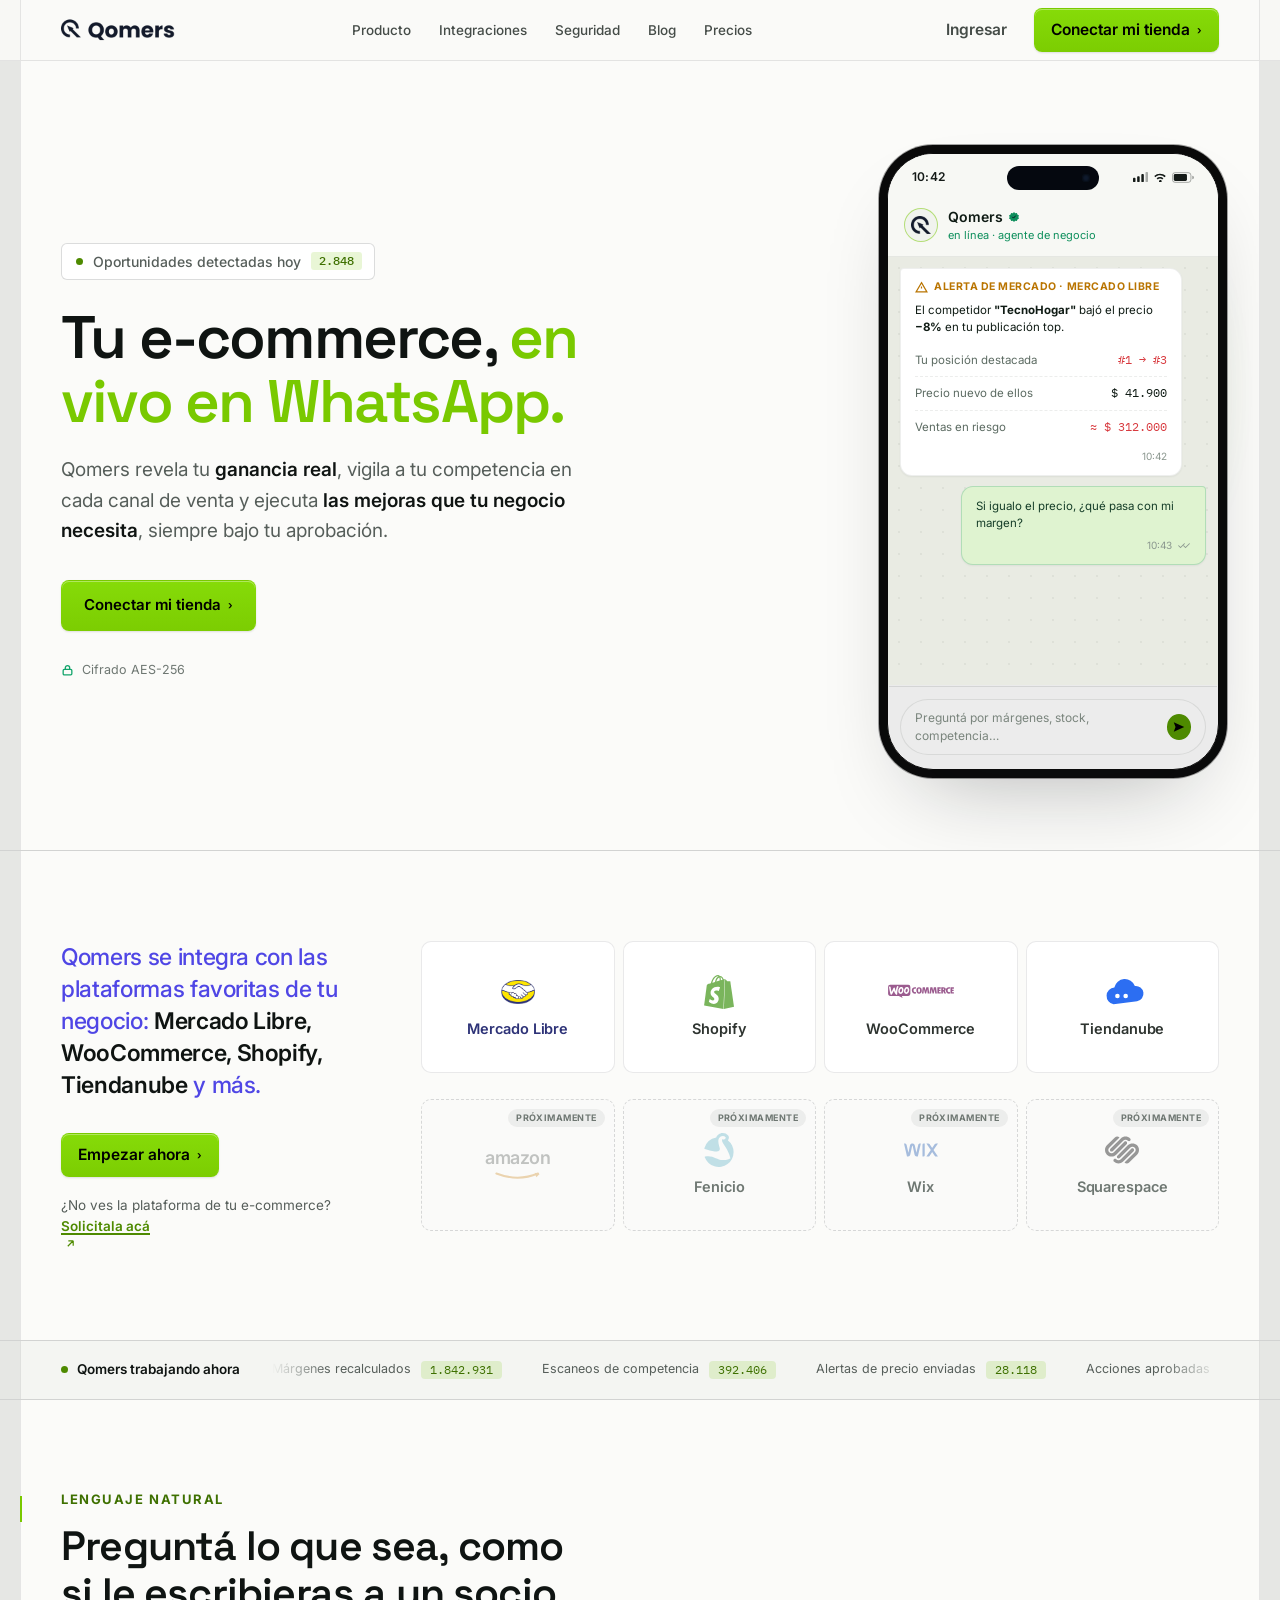
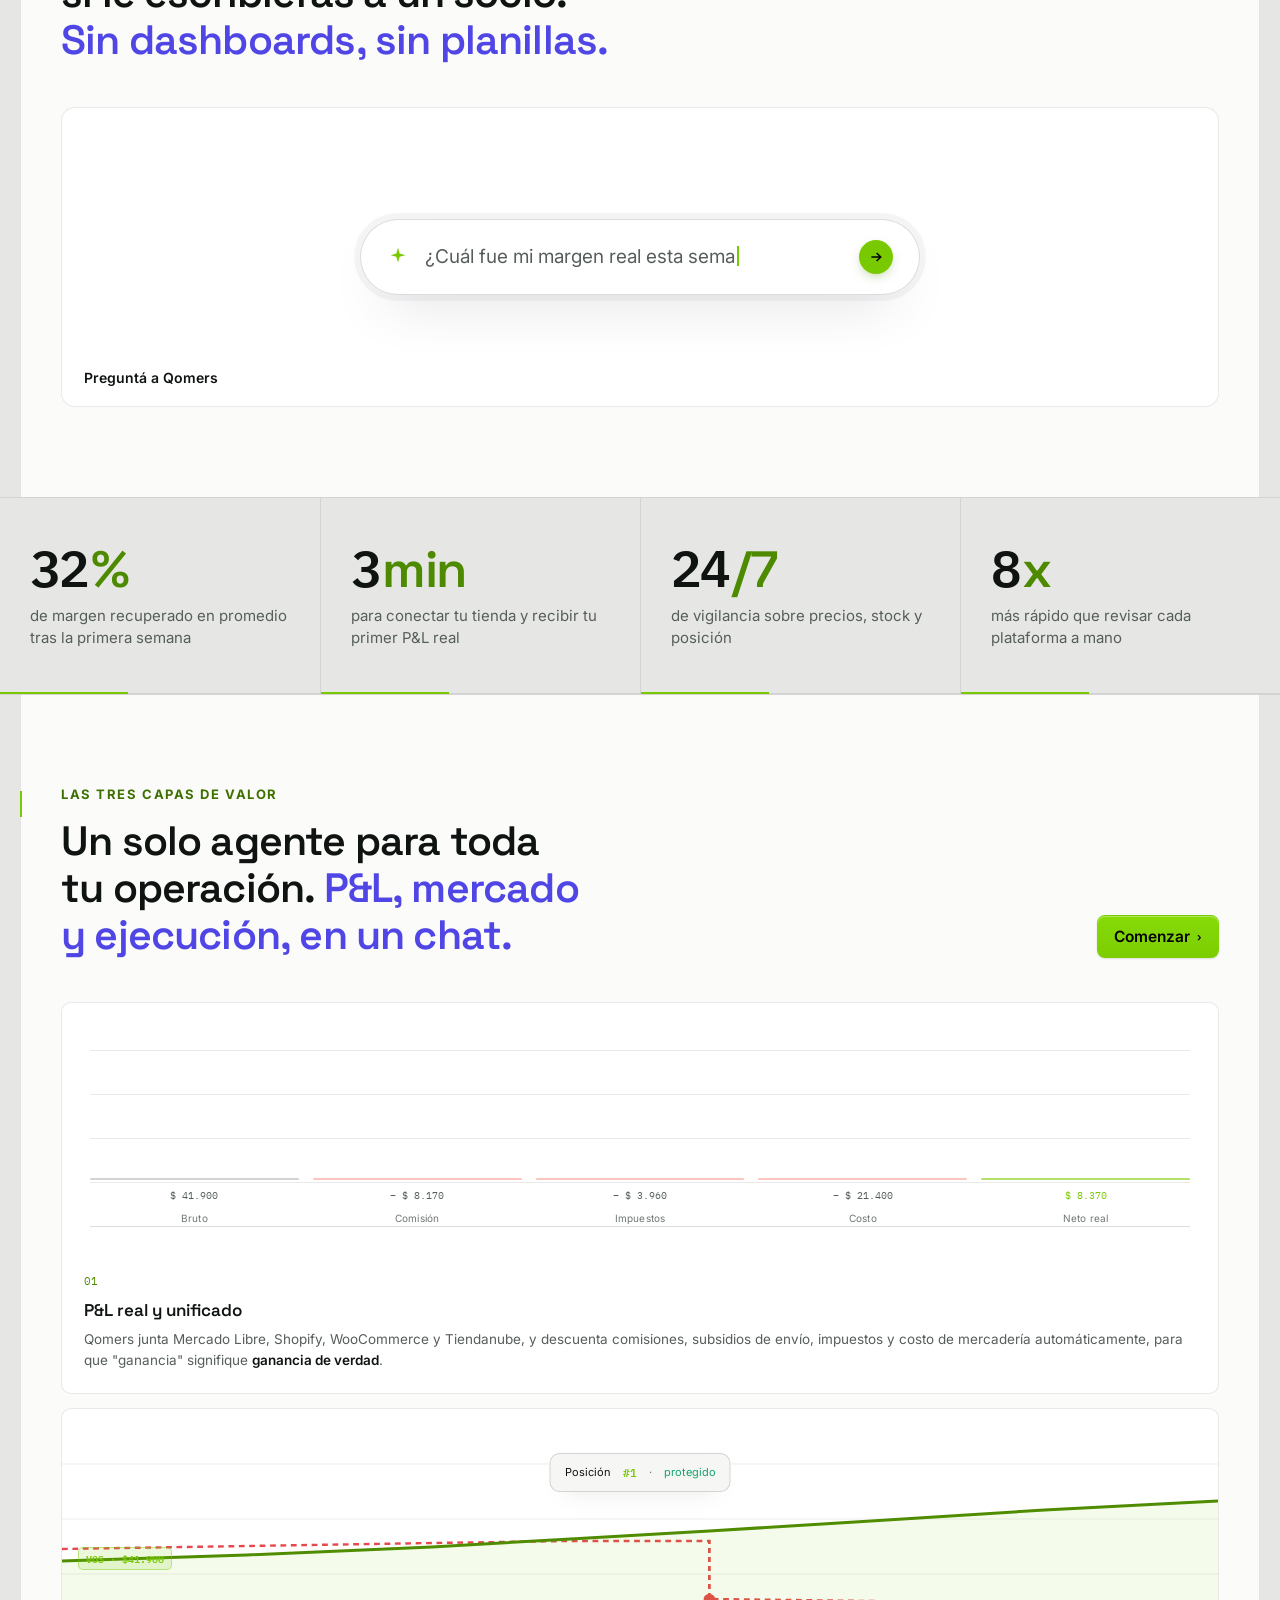
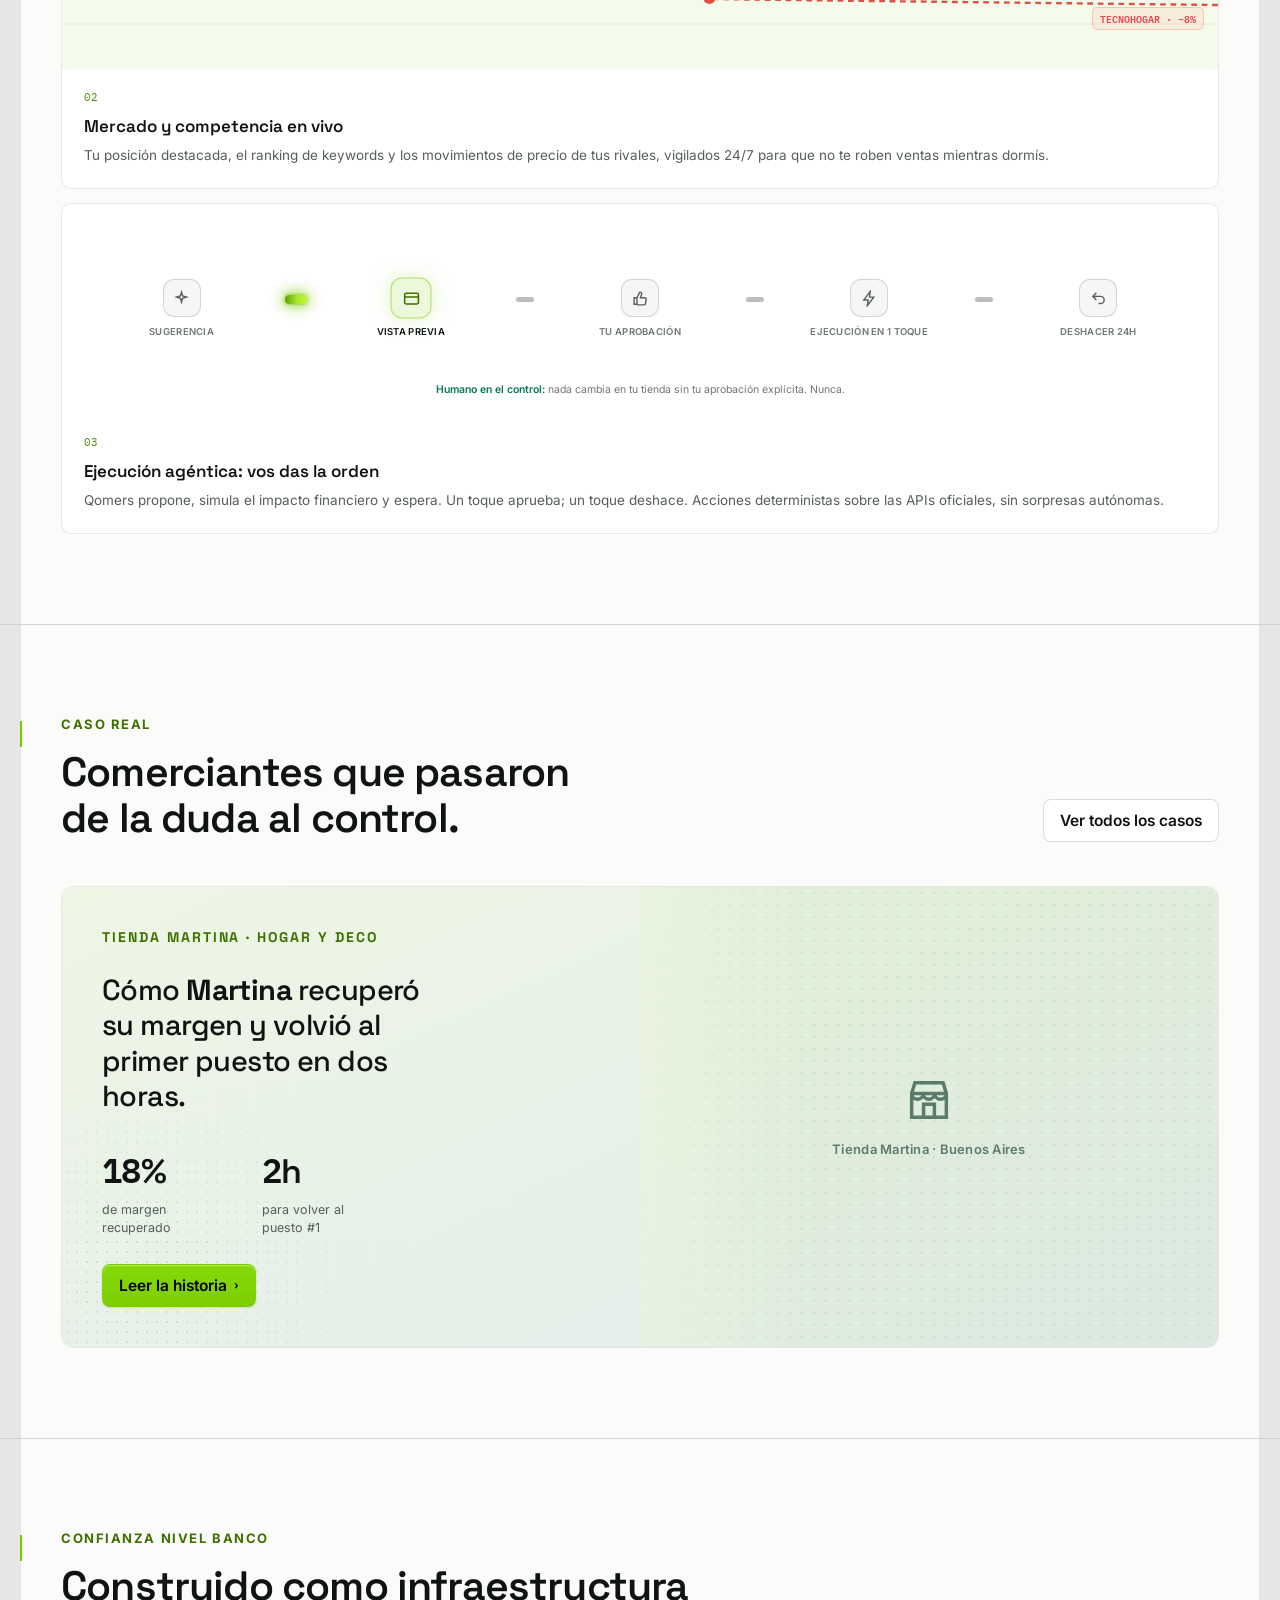
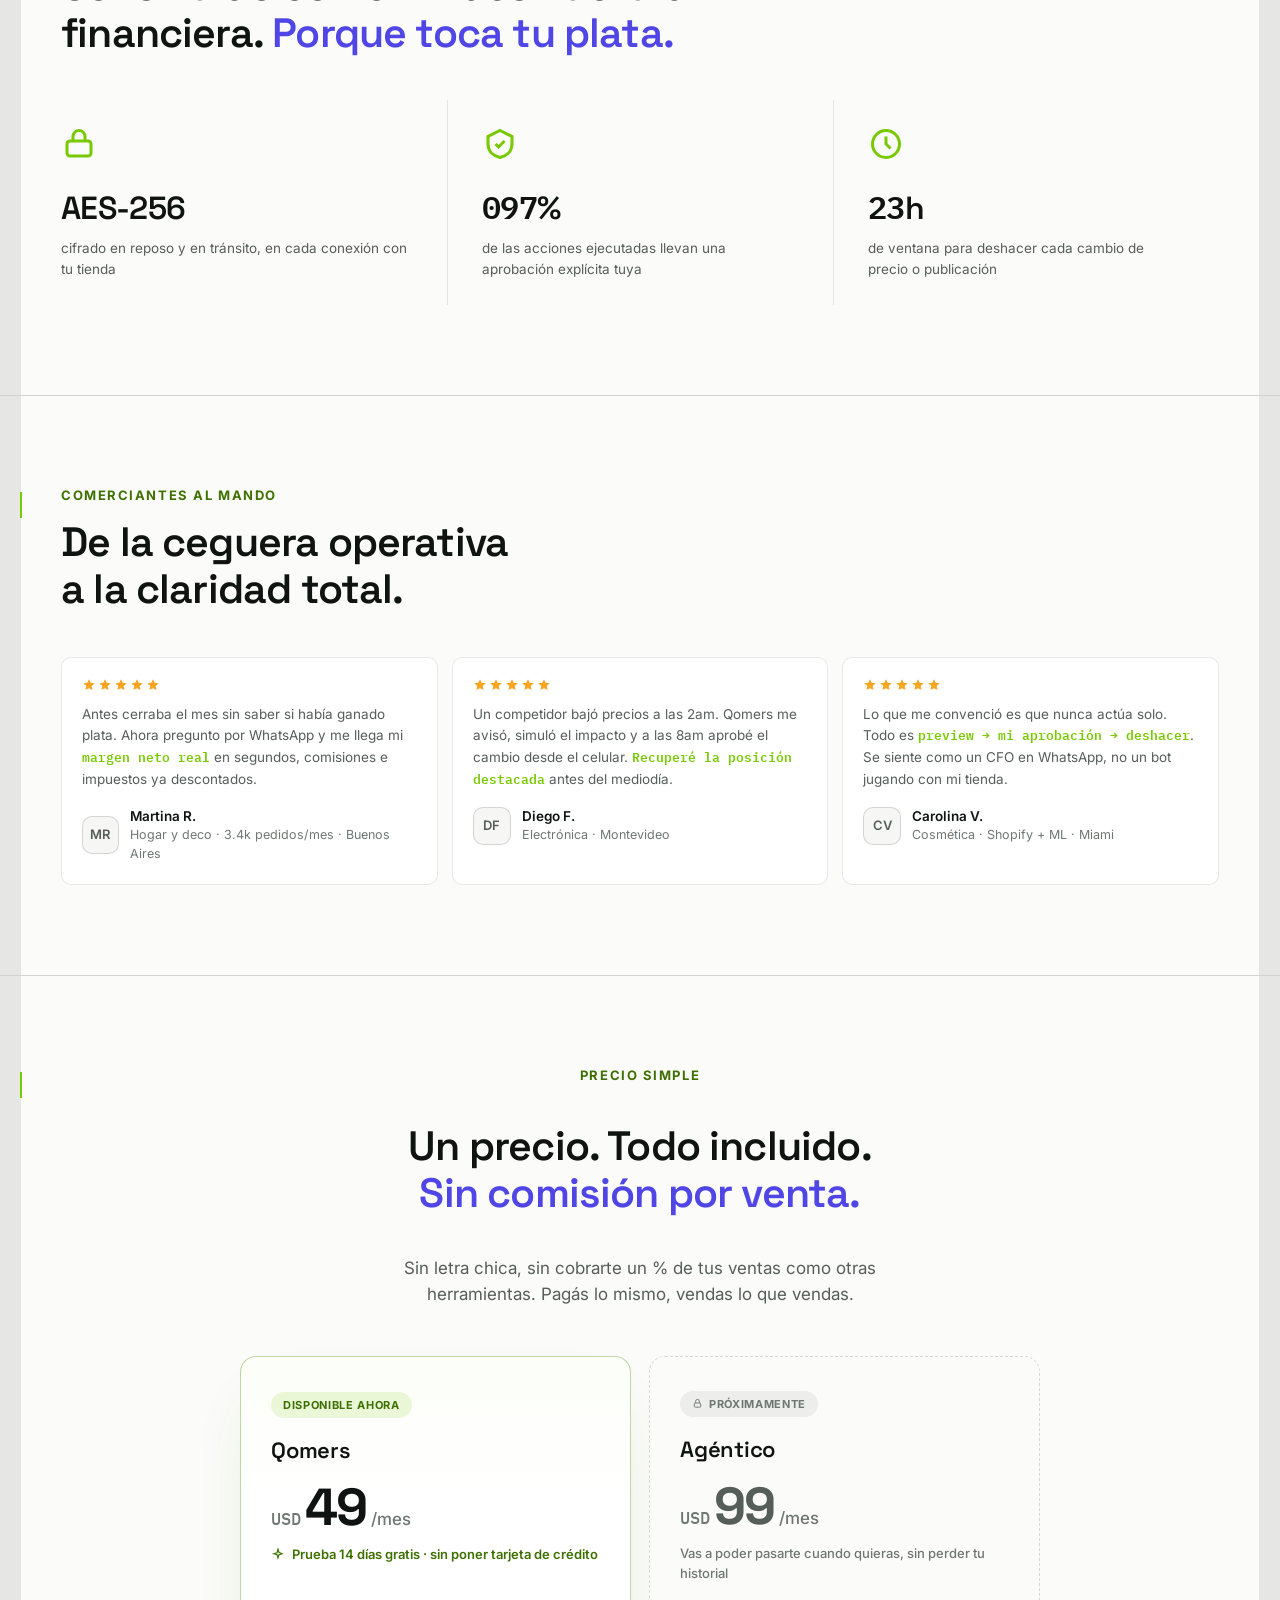
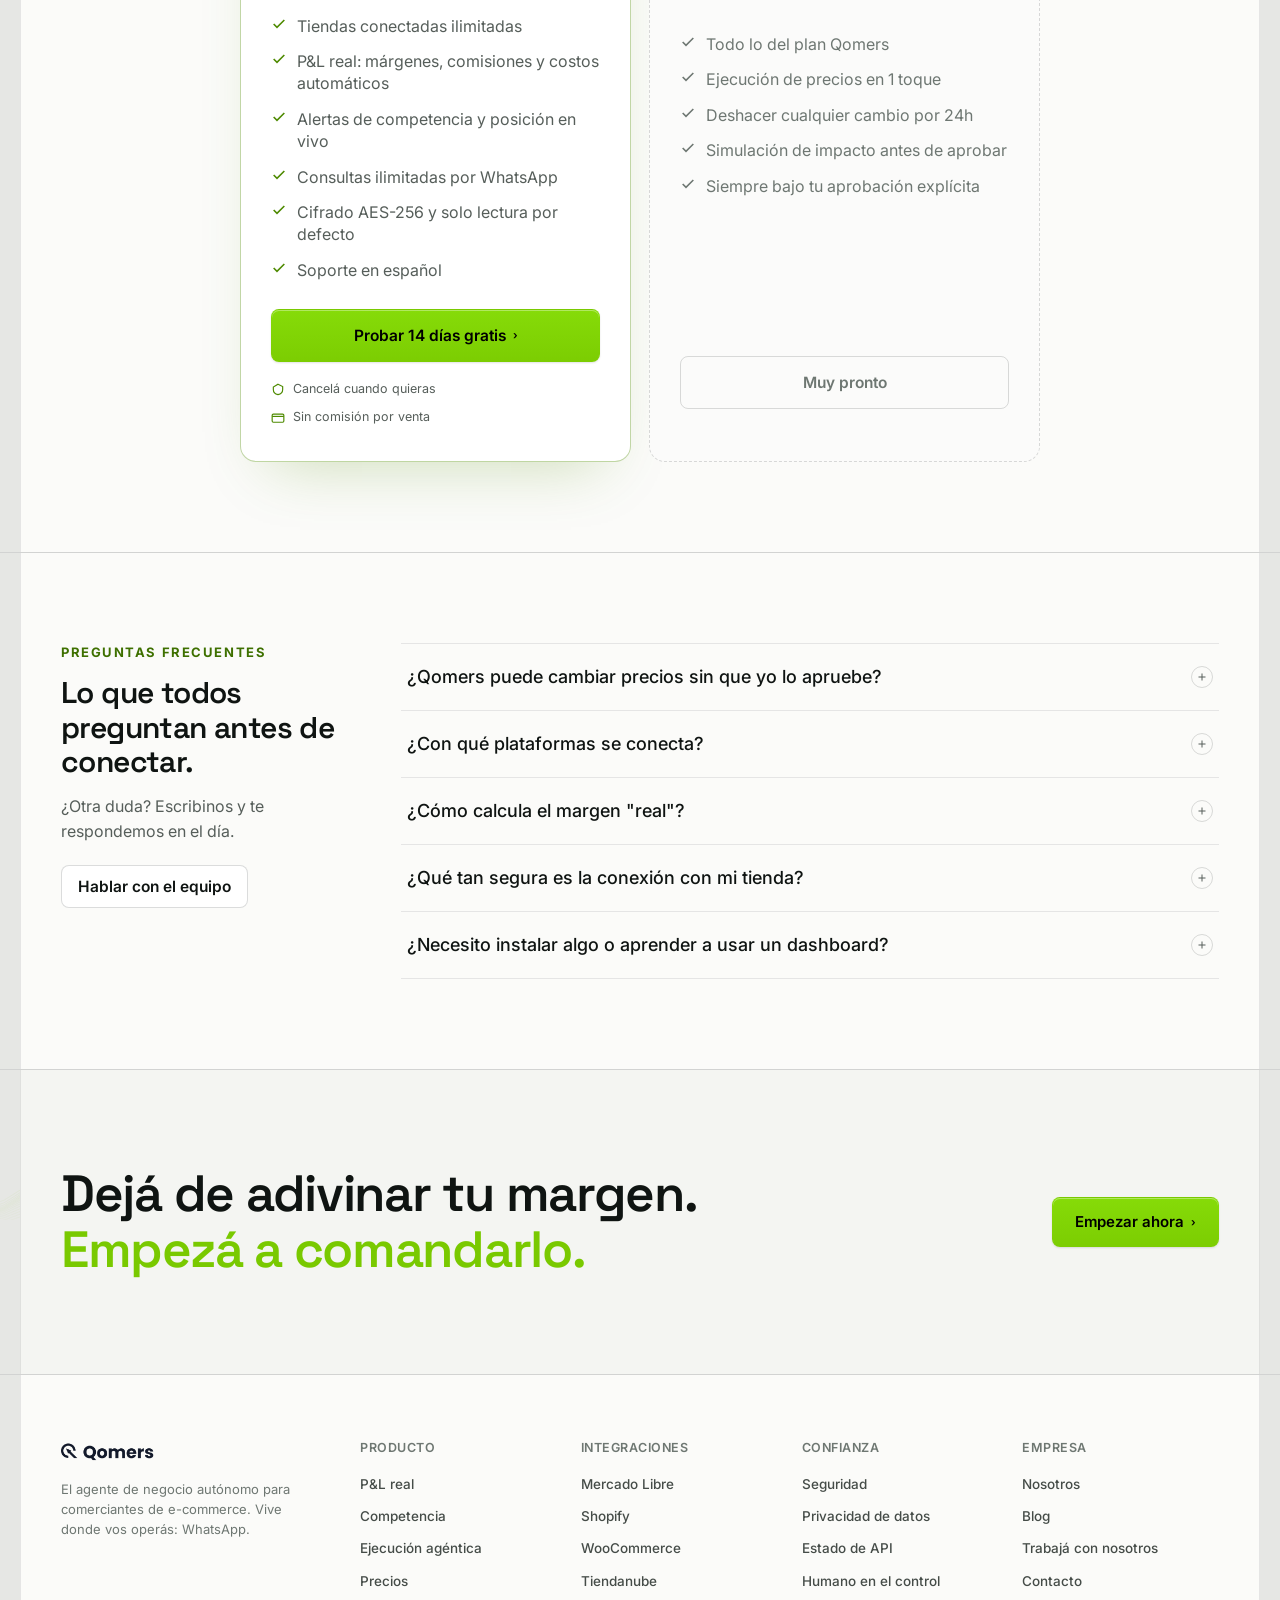
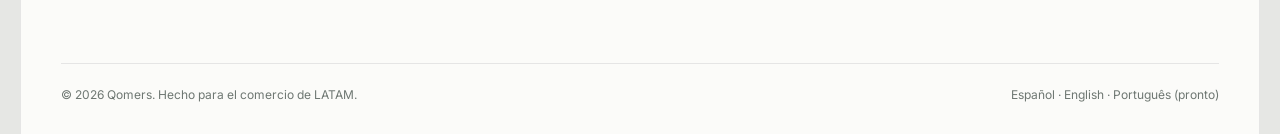
==== index.html @ 2b552c8e "Home polish (wider layout, +15% type, subtler faster hero animation, chat spacing/wrap fixes, tighte" ====
<!DOCTYPE html>
<html lang="es" data-theme="light">
<head>
<meta charset="UTF-8">
<meta name="viewport" content="width=device-width, initial-scale=1">
<meta name="description" content="Qomers es el agente de negocio en WhatsApp que revela tu margen real, vigila a tu competencia y ejecuta mejoras de precio bajo tu aprobación. Se integra con Mercado Libre, Shopify, WooCommerce y Tiendanube.">
<meta name="theme-color" content="#FBFBF9">
<meta property="og:type" content="website">
<meta property="og:site_name" content="Qomers">
<meta property="og:title" content="Qomers: El copiloto de WhatsApp para tu e-commerce">
<meta property="og:description" content="Revelá tu margen real, vigilá a tu competencia y ejecutá mejoras de precio, todo desde WhatsApp. Se integra con Mercado Libre, Shopify, WooCommerce y Tiendanube.">
<meta property="og:url" content="https://qomers.com">
<meta name="twitter:card" content="summary">
<meta name="twitter:title" content="Qomers: El copiloto de WhatsApp para tu e-commerce">
<meta name="twitter:description" content="Revelá tu margen real, vigilá a tu competencia y ejecutá mejoras de precio, todo desde WhatsApp. Se integra con Mercado Libre, Shopify, WooCommerce y Tiendanube.">
<link rel="icon" href="/favicon.ico" sizes="any">
<link rel="icon" type="image/png" sizes="32x32" href="/favicon-32x32.png">
<link rel="icon" type="image/png" sizes="16x16" href="/favicon-16x16.png">
<link rel="apple-touch-icon" sizes="180x180" href="/apple-touch-icon.png">
<link rel="manifest" href="/site.webmanifest">
<title>Qomers: El copiloto de WhatsApp para tu e-commerce</title>
<link rel="preconnect" href="https://fonts.googleapis.com">
<link href="https://fonts.googleapis.com/css2?family=Space+Grotesk:wght@500;600;700&family=Inter:wght@400;500;600&family=IBM+Plex+Mono:wght@400;500&display=swap" rel="stylesheet">
<link rel="stylesheet" href="css/styles.css">
</head>
<body>

<!-- NAV -->
<nav id="nav">
  <div class="nav-in">
    <a class="logo" href="#"><img class="logo-img" src="[data-uri]" alt="Qomers" /></a>
    <div class="nav-c">
      <a href="#valor">Producto</a>
      <a href="#integraciones">Integraciones</a>
      <a href="#seguridad">Seguridad</a>
      <a href="blog/index.html">Blog</a>
      <a href="#precios">Precios</a>
    </div>
    <div class="nav-r">
      <a class="btn btn-plain nav-login" href="#">Ingresar</a>
      <a class="btn btn-lime nav-cta" href="https://wa.me/59899677738?text=Hola%20Qomers%2C%20quiero%20conectar%20mi%20tienda%20y%20probar%20la%20herramienta." target="_blank" rel="noopener noreferrer">Conectar mi tienda <span class="chev">›</span></a>
      <button class="burger" id="burger" aria-label="Abrir menú" aria-expanded="false">
        <span></span><span></span><span></span>
      </button>
    </div>
  </div>
  <div class="mmenu" id="mmenu">
    <a href="#valor">Producto</a>
    <a href="#integraciones">Integraciones</a>
    <a href="#seguridad">Seguridad</a>
    <a href="blog/index.html">Blog</a>
    <a href="#precios">Precios</a>
    <div class="mmenu-ctas">
      <a class="btn btn-ghost" href="#">Ingresar</a>
      <a class="btn btn-lime" href="https://wa.me/59899677738?text=Hola%20Qomers%2C%20quiero%20conectar%20mi%20tienda%20y%20probar%20la%20herramienta." target="_blank" rel="noopener noreferrer">Empezar ahora <span class="chev">›</span></a>
    </div>
  </div>
</nav>

<!-- HERO -->
<div class="frame hero">
  <canvas class="waves-a" id="wavesA"></canvas>
  <canvas class="waves-b" id="wavesB"></canvas>
  <div class="hero-in">
    <div>
      <div class="pill ent ent-1"><span class="dot"></span>Oportunidades detectadas hoy <span class="val odo" id="tick"></span></div>
      <h1 class="ent ent-2">Tu e-commerce, <em>en vivo en WhatsApp.</em></h1>
      <p class="sub ent ent-3">Qomers revela tu <b>ganancia real</b>, vigila a tu competencia en cada canal de venta y ejecuta <b>las mejoras que tu negocio necesita</b>, siempre bajo tu aprobación.</p>
      <div class="hero-ctas ent ent-4">
        <a class="btn btn-lime" href="https://wa.me/59899677738?text=Hola%20Qomers%2C%20quiero%20conectar%20mi%20tienda%20y%20probar%20la%20herramienta." target="_blank" rel="noopener noreferrer">Conectar mi tienda <span class="chev">›</span></a>
      </div>
      <div class="hero-note ent ent-5">
        <svg width="13" height="13" viewBox="0 0 24 24" fill="none" stroke="#12A46B" stroke-width="2.4"><rect x="4" y="10" width="16" height="10" rx="2"/><path d="M8 10V7a4 4 0 0 1 8 0v3"/></svg>
        Cifrado AES-256</div>
    </div>

    <!-- phone -->
    <div class="phone-wrap">
      <div class="phone-glow"></div>
      <div class="phone">
        <div class="island"><span class="cam"></span></div>
        <div class="statusbar"><span class="sb-time">10:42</span><span class="sb-icons">
          <svg viewBox="0 0 18 12" width="15" height="10"><rect x="0" y="7" width="3" height="5" rx="1" fill="currentColor"/><rect x="5" y="5" width="3" height="7" rx="1" fill="currentColor"/><rect x="10" y="2.5" width="3" height="9.5" rx="1" fill="currentColor"/><rect x="15" y="0" width="3" height="12" rx="1" fill="currentColor" opacity=".35"/></svg>
          <svg viewBox="0 0 16 12" width="14" height="10"><path d="M8 9.6a1.6 1.6 0 1 1 0 3.1 1.6 1.6 0 0 1 0-3.1zM8 5.9c1.6 0 3 .6 4.1 1.7l-1.4 1.4A3.9 3.9 0 0 0 8 7.9c-1 0-2 .4-2.7 1.1L3.9 7.6A5.8 5.8 0 0 1 8 5.9zM8 2c2.6 0 5 1 6.9 2.9l-1.4 1.4A7.7 7.7 0 0 0 8 4C6 4 4.1 4.8 2.5 6.3L1.1 4.9A9.7 9.7 0 0 1 8 2z" fill="currentColor"/></svg>
          <svg viewBox="0 0 25 12" width="22" height="11"><rect x="0.5" y="0.5" width="21" height="11" rx="3" fill="none" stroke="currentColor" opacity=".4"/><rect x="2" y="2" width="15" height="8" rx="1.6" fill="currentColor"/><path d="M23 4v4a2 2 0 0 0 0-4z" fill="currentColor" opacity=".4"/></svg>
        </span></div>
        <div class="chat-head">
          <div class="chat-av"><img src="[data-uri]" alt="Q" style="width:20px;height:20px;object-fit:contain"/></div>
          <div>
            <div class="chat-name">Qomers <svg width="12" height="12" viewBox="0 0 24 24" fill="currentColor"><path d="M12 2l2.4 2.4 3.4-.5 1 3.3 3.2 1.6-1.3 3.2 1.3 3.2-3.2 1.6-1 3.3-3.4-.5L12 22l-2.4-2.4-3.4.5-1-3.3L2 15.2l1.3-3.2L2 8.8l3.2-1.6 1-3.3 3.4.5z"/><path d="M9 12.2l2 2 4-4.4" stroke="#0B1220" stroke-width="2" fill="none" stroke-linecap="round"/></svg></div>
            <div class="chat-status">en línea · agente de negocio</div>
          </div>
        </div>
        <div class="chat-body" id="chatBody">

          <div class="msg in" id="m1">
            <div class="tt warn"><svg class="ti" viewBox="0 0 24 24" fill="none" stroke="currentColor" stroke-width="2.2"><path d="M12 3 L22 20 H2 Z"/><path d="M12 10v4M12 17.5v.01"/></svg> Alerta de mercado · Mercado Libre</div>
            El competidor <b>"TecnoHogar"</b> bajó el precio <b>−8%</b> en tu publicación top.
            <div style="margin-top:8px">
              <div class="alert-line"><span class="k">Tu posición destacada</span><span class="v down">#1 → #3</span></div>
              <div class="alert-line"><span class="k">Precio nuevo de ellos</span><span class="v">$ 41.900</span></div>
              <div class="alert-line"><span class="k">Ventas en riesgo</span><span class="v down">≈ $ 312.000</span></div>
            </div>
            <div class="meta">10:42</div>
          </div>

          <div class="msg out" id="m2">Si igualo el precio, ¿qué pasa con mi margen?<div class="meta">10:43 <span class="ticks"><span>✓</span><span>✓</span></span></div></div>

          <div class="typing" id="typ"><i></i><i></i><i></i></div>

          <div class="msg in" id="m3">
            <div class="tt"><svg class="ti" viewBox="0 0 24 24" fill="none" stroke="currentColor" stroke-width="2.2"><path d="M4 20V10M10 20V4M16 20v-7M22 20H2"/></svg> Simulación · igualando $ 41.900</div>
            <div class="pl-row"><span class="k">Venta bruta</span><span class="v">$ 41.900</span></div>
            <div class="pl-row"><span class="k">Comisión ML + envío</span><span class="v down">− $ 8.170</span></div>
            <div class="pl-row"><span class="k">Impuestos</span><span class="v down">− $ 3.960</span></div>
            <div class="pl-row"><span class="k">Costo de mercadería</span><span class="v down">− $ 21.400</span></div>
            <div class="pl-row total"><span class="k">Margen neto real</span><span class="v"><span class="odo" id="marginOdo"></span> · 20,0%</span></div>
            <div style="font-size:11.5px;color:var(--ink-2);margin-top:8px">Seguís rentable. Recuperás la posición destacada en ~2h según tu historial de ranking.</div>
            <div class="chat-btns">
              <div class="cbtn primary" id="approveBtn">Aprobar cambio de precio</div>
              <div class="cbtn">Ver detalle</div>
            </div>
            <div class="meta">10:43</div>
          </div>

          <div class="msg in" id="m4">
            <span class="success-check">✓</span><b>Precio actualizado en Mercado Libre.</b>
            <div style="font-size:11.5px;color:var(--ink-2);margin-top:6px">Nuevo precio $ 41.900 · activo en tu publicación</div>
            <span class="undo-chip"><svg class="ti" viewBox="0 0 24 24" fill="none" stroke="currentColor" stroke-width="2" style="width:11px;height:11px;vertical-align:-1px"><path d="M9 14 4 9l5-5"/><path d="M4 9h11a5 5 0 0 1 0 10h-3"/></svg> Podés deshacer por 24h</span>
            <div class="meta">10:44</div>
          </div>

        </div>
        <div class="chat-input">Preguntá por márgenes, stock, competencia… <span class="send"><svg viewBox="0 0 24 24" fill="currentColor" style="width:14px;height:14px"><path d="M3 20l18-8L3 4l3 8-3 8z"/></svg></span></div>
      </div>
    </div>
  </div>
</div>

<hr class="hairline">

<!-- INTEGRACIONES -->
<div class="frame" id="integraciones">
  <section class="sec">
    <div class="cloud">
      <div class="cloud-l rv">
        <h2>Qomers se integra con las plataformas favoritas de tu negocio: <b>Mercado Libre, WooCommerce, Shopify, Tiendanube</b> y más.</h2>
        <div>
          <a class="btn btn-lime" href="https://wa.me/59899677738?text=Hola%20Qomers%2C%20quiero%20conectar%20mi%20tienda%20y%20probar%20la%20herramienta." target="_blank" rel="noopener noreferrer">Empezar ahora <span class="chev">›</span></a>
          <p class="cloud-ask">¿No ves la plataforma de tu e-commerce?
            <a href="https://wa.me/59899677738?text=Hola%20Qomers%2C%20quiero%20solicitar%20una%20integraci%C3%B3n%20con%20mi%20plataforma%20de%20e-commerce%3A%20" target="_blank" rel="noopener noreferrer">Solicitala acá<svg viewBox="0 0 24 24" fill="none" stroke="currentColor" stroke-width="2.2"><path d="M7 17L17 7M17 7H8M17 7v9"/></svg></a>
          </p>
        </div>
      </div>
      <div class="cloud-grid stg">

        <div class="pcard ml" style="--bc:#FFE600" title="Mercado Libre">
          <span class="picon">
            <img src="[data-uri]" alt="Mercado Libre" style="width:100%;height:100%;object-fit:contain">
          </span>
          <span class="pname">Mercado Libre</span>
        </div>

        <div class="pcard" style="--bc:#7AB55C" title="Shopify">
          <span class="picon"><svg class="pg" viewBox="1.2 0 21.4 24"><path d="M15.337 23.979l7.216-1.561s-2.604-17.613-2.625-17.73c-.018-.116-.114-.192-.211-.192s-1.929-.136-1.929-.136-1.275-1.274-1.439-1.411c-.045-.037-.075-.057-.121-.074l-.914 21.104h.023zM11.71 11.305s-.81-.424-1.774-.424c-1.447 0-1.504.906-1.504 1.141 0 1.232 3.24 1.715 3.24 4.629 0 2.295-1.44 3.76-3.406 3.76-2.354 0-3.54-1.465-3.54-1.465l.646-2.086s1.245 1.066 2.28 1.066c.675 0 .975-.545.975-.932 0-1.619-2.654-1.694-2.654-4.359-.034-2.237 1.571-4.416 4.827-4.416 1.257 0 1.875.361 1.875.361l-.945 2.715-.02.01zM11.17.83c.136 0 .271.038.405.135-.984.465-2.064 1.639-2.508 3.992-.656.213-1.293.405-1.889.578C7.697 3.75 8.951.84 11.17.84V.83zm1.235 2.949v.135c-.754.232-1.583.484-2.394.736.466-1.777 1.333-2.645 2.085-2.971.193.501.309 1.176.309 2.1zm.539-2.234c.694.074 1.141.867 1.429 1.755-.349.114-.735.231-1.158.366v-.252c0-.752-.096-1.371-.271-1.871v.002zm2.992 1.289c-.02 0-.06.021-.078.021s-.289.075-.714.21c-.423-1.233-1.176-2.37-2.508-2.37h-.115C12.135.209 11.669 0 11.265 0 8.159 0 6.675 3.877 6.21 5.846c-1.194.365-2.063.636-2.16.674-.675.213-.694.232-.772.87-.075.462-1.83 14.063-1.83 14.063L15.009 24l.927-21.166z"/></svg></span>
          <span class="pname">Shopify</span>
        </div>

        <div class="pcard" style="--bc:#9B5C8F" title="WooCommerce">
          <span class="picon xwide"><svg class="pg" viewBox="-0.4 9.15 24.8 6.1"><path d="M.754 9.58a.754.754 0 00-.754.758v2.525c0 .42.339.758.758.758h3.135l1.431.799-.326-.799h2.373a.757.757 0 00.758-.758v-2.525a.757.757 0 00-.758-.758H.754zm2.709.445h.03c.065.001.124.023.179.067a.26.26 0 01.103.19.29.29 0 01-.033.16c-.13.239-.236.64-.322 1.199-.083.541-.114.965-.094 1.267a.392.392 0 01-.039.219.213.213 0 01-.176.12c-.086.006-.177-.034-.263-.124-.31-.316-.555-.788-.735-1.416-.216.425-.375.744-.478.957-.196.376-.363.568-.502.578-.09.007-.166-.069-.233-.228-.17-.436-.352-1.277-.548-2.524a.297.297 0 01.054-.222c.047-.064.116-.095.21-.102.169-.013.265.065.288.238.103.695.217 1.284.336 1.766l.727-1.387c.066-.126.15-.192.25-.199.146-.01.237.083.273.28.083.441.188.817.315 1.136.086-.844.233-1.453.44-1.828a.255.255 0 01.218-.147zm1.293.36c.056 0 .116.006.18.02.232.05.411.177.53.386.107.18.161.395.161.654 0 .343-.087.654-.26.94-.2.332-.459.5-.781.5a.88.88 0 01-.18-.022.763.763 0 01-.531-.384 1.287 1.287 0 01-.158-.659c0-.342.085-.655.258-.937.202-.333.462-.498.78-.498zm2.084 0c.056 0 .116.006.18.02.236.05.411.177.53.386.107.18.16.395.16.654 0 .343-.086.654-.259.94-.2.332-.459.5-.781.5a.88.88 0 01-.18-.022.763.763 0 01-.531-.384 1.287 1.287 0 01-.16-.659c0-.342.087-.655.26-.937.202-.333.462-.498.78-.498zm4.437.047c-.305 0-.546.102-.718.304-.173.203-.256.49-.256.856 0 .395.086.697.256.906.17.21.418.316.744.316.315 0 .559-.107.728-.316.17-.21.256-.504.256-.883s-.087-.673-.26-.879c-.176-.202-.424-.304-.75-.304zm-1.466.002a1.13 1.13 0 00-.84.326c-.223.22-.332.499-.332.838 0 .362.108.658.328.88.22.223.505.336.861.336.103 0 .22-.016.346-.052v-.54c-.117.034-.216.051-.303.051a.545.545 0 01-.422-.177c-.106-.12-.16-.278-.16-.48 0-.19.053-.348.156-.468a.498.498 0 01.397-.181c.103 0 .212.015.332.049v-.537a1.394 1.394 0 00-.363-.045zm12.414 0a1.135 1.135 0 00-.84.326c-.223.22-.332.499-.332.838 0 .362.108.658.328.88.22.223.506.336.861.336.103 0 .22-.016.346-.052v-.54c-.116.034-.216.051-.303.051a.545.545 0 01-.422-.177c-.106-.12-.16-.278-.16-.48 0-.19.053-.348.156-.468a.498.498 0 01.397-.181c.103 0 .212.015.332.049v-.537a1.394 1.394 0 00-.363-.045zm-9.598.06l-.29 2.264h.579l.156-1.559.395 1.559h.412l.379-1.555.164 1.555h.603l-.304-2.264h-.791l-.12.508c-.03.13-.06.264-.087.4l-.067.352a29.97 29.97 0 00-.258-1.26h-.771zm2.768 0l-.29 2.264h.579l.156-1.559.396 1.559h.412l.375-1.555.165 1.555h.603l-.305-2.264h-.789l-.119.508c-.03.13-.06.264-.086.4l-.066.352c-.063-.352-.15-.771-.26-1.26h-.771zm3.988 0v2.264h.611v-1.031h.012l.494 1.03h.645l-.489-1.019a.61.61 0 00.37-.552.598.598 0 00-.25-.506c-.167-.123-.394-.186-.68-.186h-.713zm3.377 0v2.264H24v-.483h-.63v-.414h.54v-.468h-.54v-.416h.626v-.483H22.76zm-4.793.004v2.264h1.24v-.483h-.627v-.416h.541v-.468h-.54v-.415h.622v-.482h-1.236zm2.025.432c.146.003.25.025.313.072.063.046.091.12.091.227 0 .156-.135.236-.404.24v-.54zm-15.22.011c-.104 0-.205.069-.301.211a1.078 1.078 0 00-.2.639c0 .096.02.2.06.303.049.13.117.198.196.215.083.016.173-.02.27-.106.123-.11.205-.273.252-.492.016-.077.023-.16.023-.246 0-.097-.02-.2-.06-.303-.05-.13-.116-.198-.196-.215a.246.246 0 00-.045-.006zm2.083 0c-.103 0-.204.069-.3.211a1.078 1.078 0 00-.2.639c0 .096.02.2.06.303.049.13.117.198.196.215.083.016.173-.02.27-.106.123-.11.205-.273.252-.492.013-.077.023-.16.023-.246 0-.097-.02-.2-.06-.303-.05-.13-.116-.198-.196-.215a.246.246 0 00-.045-.006zm4.428.006c.233 0 .354.218.354.66-.004.273-.038.46-.098.553a.293.293 0 01-.262.139.266.266 0 01-.242-.139c-.056-.093-.084-.28-.084-.562 0-.436.11-.65.332-.65Z"/></svg></span>
          <span class="pname">WooCommerce</span>
        </div>

        <div class="pcard" style="--bc:#2C6EF2" title="Tiendanube">
          <span class="picon wide"><svg viewBox="0 0 30 20" width="100%" height="100%"><path d="M9.5 18 a5.5 5.5 0 0 1 .5 -10.9 a7 7 0 0 1 13.4 -1 a5 5 0 0 1 1.4 9.9 l-1.2 .2 z" fill="var(--bc)"/><circle cx="12" cy="12.6" r="1.5" fill="#fff"/><circle cx="17.4" cy="12.6" r="1.5" fill="#fff"/></svg></span>
          <span class="pname">Tiendanube</span>
        </div>

        <div class="pcard soon" style="--bc:#FF9900" title="Amazon">
          <span class="soon-tag">Próximamente</span>
          <span class="az">
            <span class="az-tx">amazon</span>
            <svg viewBox="0 0 56 12" width="52" height="10"><path d="M2 3 q26 10 50 0" fill="none" stroke="var(--bc)" stroke-width="2.4" stroke-linecap="round"/><path d="M48 2.2 l6 1.4 l-4 4 z" fill="var(--bc)"/></svg>
          </span>
        </div>

        <div class="pcard soon" style="--bc:#41C6E9" title="Fenicio eCommerce">
          <span class="soon-tag">Próximamente</span>
          <span class="picon">
            <svg class="pg" viewBox="0 0 27 31.42" aria-label="Fenicio"><path d="M21.6,6.77a1.92,1.92,0,0,1,.13-.17,1.21,1.21,0,0,1,.15-.2,3.27,3.27,0,0,0,.66-1.25,3.27,3.27,0,0,0-.75-3A6.11,6.11,0,0,0,17.16,0c-.27,0-.49,0-.64,0l-.33,0a5.51,5.51,0,0,0-.61.11l-.26.06-.08,0h0L15,.36l-.08,0-.3.12h0L14.3.62l-.08,0L14,.77l-.06,0L13.63,1h0a1.38,1.38,0,0,0-.25.17l-.06,0L13,1.36h0a4.69,4.69,0,0,0-.54.46h0A6.7,6.7,0,0,0,11.19,3.5s0,0,0,0,0,.08-.27.55A13.88,13.88,0,0,0,.06,13.84a.62.62,0,0,0,.36.87,46.34,46.34,0,0,0,9.11,2.35c2.19.26,3-.09,3.49-.33a2.31,2.31,0,0,0,1.22-2.52c-.17-1.13-1.6-4.47-1.31-7.54a5,5,0,0,1,.58-1.76h0a4.29,4.29,0,0,1,.82-1.05h0a3,3,0,0,1,.33-.28h0l.15-.12,0,0a.54.54,0,0,1,.16-.1h0l.18-.11h0l.14-.07s0,0,0,0L15.6,3h0A1.06,1.06,0,0,1,15.8,3h0l.14,0,0,0,.19-.05a3.43,3.43,0,0,1,.93-.12,3.36,3.36,0,0,1,2.59,1.22.5.5,0,0,1,0,.73,4.16,4.16,0,0,1-1.11,1,1.07,1.07,0,0,1-.56.18c-.35,0-.61-.21-.9-.25H17a.59.59,0,0,0-.45.18,1.29,1.29,0,0,0-.26.94c0,2.8,6,8,7.65,16.16a.68.68,0,0,1-.25.75C23,24.07,21.19,25,16.8,25,11.33,25,8.13,20.25.59,21.77a.43.43,0,0,0-.24.66A13.74,13.74,0,1,0,21.6,6.77Z"/></svg>
          </span>
          <span class="pname">Fenicio</span>
        </div>

        <div class="pcard soon" style="--bc:#0C6EFC" title="Wix">
          <span class="soon-tag">Próximamente</span>
          <span class="picon"><svg class="pg" viewBox="0 0 24 24"><path d="m0 7.354 2.113 9.292h.801a1.54 1.54 0 0 0 1.506-1.218l1.351-6.34a.171.171 0 0 1 .167-.137c.08 0 .15.058.167.137l1.352 6.34a1.54 1.54 0 0 0 1.506 1.218h.805l2.113-9.292h-.565c-.62 0-1.159.43-1.296 1.035l-1.26 5.545-1.106-5.176a1.76 1.76 0 0 0-2.19-1.324c-.639.176-1.113.716-1.251 1.365l-1.094 5.127-1.26-5.537A1.33 1.33 0 0 0 .563 7.354H0zm13.992 0a.951.951 0 0 0-.951.95v8.342h.635a.952.952 0 0 0 .951-.95V7.353h-.635zm1.778 0 3.158 4.66-3.14 4.632h1.325c.368 0 .712-.181.918-.486l1.756-2.59a.12.12 0 0 1 .197 0l1.754 2.59c.206.305.55.486.918.486h1.326l-3.14-4.632L24 7.354h-1.326c-.368 0-.712.181-.918.486l-1.772 2.617a.12.12 0 0 1-.197 0L18.014 7.84a1.108 1.108 0 0 0-.918-.486H15.77z"/></svg></span>
          <span class="pname">Wix</span>
        </div>

        <div class="pcard soon" style="--bc:#111111" title="Squarespace">
          <span class="soon-tag">Próximamente</span>
          <span class="picon"><svg class="pg" viewBox="0 0 24 24"><path d="M22.655 8.719c-1.802-1.801-4.726-1.801-6.564 0l-7.351 7.35c-.45.45-.45 1.2 0 1.65.45.449 1.2.449 1.65 0l7.351-7.351c.899-.899 2.362-.899 3.264 0 .9.9.9 2.364 0 3.264l-7.239 7.239c.9.899 2.362.899 3.263 0l5.589-5.589c1.836-1.838 1.836-4.763.037-6.563zm-2.475 2.437c-.451-.45-1.201-.45-1.65 0l-7.354 7.389c-.9.899-2.361.899-3.262 0-.45-.45-1.2-.45-1.65 0s-.45 1.2 0 1.649c1.801 1.801 4.726 1.801 6.564 0l7.351-7.35c.449-.487.449-1.239.001-1.688zm-2.439-7.35c-1.801-1.801-4.726-1.801-6.564 0l-7.351 7.351c-.45.449-.45 1.199 0 1.649s1.2.45 1.65 0l7.395-7.351c.9-.899 2.371-.899 3.27 0 .451.45 1.201.45 1.65 0 .421-.487.421-1.199-.029-1.649h-.021zm-2.475 2.437c-.45-.45-1.2-.45-1.65 0l-7.351 7.389c-.899.9-2.363.9-3.265 0-.9-.899-.9-2.363 0-3.264l7.239-7.239c-.9-.9-2.362-.9-3.263 0L1.35 8.719c-1.8 1.8-1.8 4.725 0 6.563 1.801 1.801 4.725 1.801 6.564 0l7.35-7.351c.451-.488.451-1.238 0-1.688h.002z"/></svg></span>
          <span class="pname">Squarespace</span>
        </div>

      </div>
  </section>
</div>

<!-- MARQUEE -->
<div class="strip">
  <div class="strip-in">
    <span class="ttl"><span class="dot"></span>Qomers trabajando ahora</span>
    <div class="marq">
      <div class="marq-t" id="marqT">
        <span class="mstat">Márgenes recalculados <span class="v odo" data-c="1842930"></span></span>
        <span class="mstat">Escaneos de competencia <span class="v odo" data-c="392400"></span></span>
        <span class="mstat">Alertas de precio enviadas <span class="v odo" data-c="28115"></span></span>
        <span class="mstat">Acciones aprobadas <span class="v odo" data-c="9640"></span></span>
        <span class="mstat">Deshacer honrados <span class="v odo" data-c="212"></span></span>
      </div>
    </div>
  </div>
</div>

<!-- PREGUNTÁ LO QUE SEA -->
<div class="frame">
  <section class="sec">
    <div class="sec-head rv">
      <div>
        <span class="eyebrow">Lenguaje natural</span>
        <h2>Preguntá lo que sea, como si le escribieras a un socio. <span>Sin dashboards, sin planillas.</span></h2>
      </div>
    </div>
    <div class="ask-wrap rv">
      <canvas class="wv" data-waves='{"c1":"#79C900","c2":"#12A46B","n":14,"amp":11,"gap":9,"y0":0.28,"y1":0.7,"bend":-0.05,"s0":0.2,"s1":1,"thin":true,"op":0.42}'></canvas>
      <div class="ask-pill">
        <span class="spark"><svg viewBox="0 0 24 24" fill="currentColor"><path d="M12 2l1.8 6.2L20 10l-6.2 1.8L12 18l-1.8-6.2L4 10l6.2-1.8z"/></svg></span>
        <span class="txt"><span id="askType"></span><span class="caret"></span></span>
        <span class="go"><svg viewBox="0 0 24 24" fill="none" stroke="currentColor" stroke-width="2.4" style="width:16px;height:16px"><path d="M5 12h14M13 6l6 6-6 6"/></svg></span>
      </div>
      <div class="ask-cap">Preguntá a Qomers</div>
    </div>
  </section>
</div>

<!-- KPIs -->
<div class="kpi-band" id="kpis">
  <div class="kpi"><div class="n"><span class="odo kc" data-target="32" data-suf="%"></span></div><div class="l">de margen recuperado en promedio tras la primera semana</div></div>
  <div class="kpi"><div class="n"><span class="odo kc" data-target="3" data-suf="min"></span></div><div class="l">para conectar tu tienda y recibir tu primer P&L real</div></div>
  <div class="kpi"><div class="n"><span class="odo kc" data-target="24" data-suf="/7"></span></div><div class="l">de vigilancia sobre precios, stock y posición</div></div>
  <div class="kpi"><div class="n"><span class="odo kc" data-target="8" data-suf="x"></span></div><div class="l">más rápido que revisar cada plataforma a mano</div></div>
</div>

<hr class="hairline">

<!-- TRES CAPAS DE VALOR -->
<div class="frame" id="valor">
  <section class="sec">
    <div class="sec-head rv">
      <div>
        <span class="eyebrow">Las tres capas de valor</span>
        <h2>Un solo agente para toda tu operación. <span>P&L, mercado y ejecución, en un chat.</span></h2>
      </div>
      <a class="btn btn-lime" href="https://wa.me/59899677738?text=Hola%20Qomers%2C%20quiero%20conectar%20mi%20tienda%20y%20probar%20la%20herramienta." target="_blank" rel="noopener noreferrer">Comenzar <span class="chev">›</span></a>
    </div>
    <div class="bento stg">

      <div class="bcard w3">
        <div class="b-art">
          <canvas class="wv" data-waves='{"c1":"#79C900","c2":"#12A46B","n":6,"amp":10,"gap":8,"y0":0.2,"y1":0.4,"thin":true,"op":0.2}'></canvas>
          <div class="wfall">
            <div class="wf"><div class="bar" data-h="86%" style="height:86%"></div><div class="amt">$ 41.900</div><div class="lbl">Bruto</div></div>
            <div class="wf"><div class="bar neg" data-h="18%" style="height:18%"></div><div class="amt">− $ 8.170</div><div class="lbl">Comisión</div></div>
            <div class="wf"><div class="bar neg" data-h="10%" style="height:10%"></div><div class="amt">− $ 3.960</div><div class="lbl">Impuestos</div></div>
            <div class="wf"><div class="bar neg" data-h="46%" style="height:46%"></div><div class="amt">− $ 21.400</div><div class="lbl">Costo</div></div>
            <div class="wf"><div class="bar net" data-h="22%" style="height:22%"></div><div class="amt hot">$ 8.370</div><div class="lbl">Neto real</div></div>
          </div>
        </div>
        <div class="b-txt">
          <div class="b-num">01</div>
          <h3>P&L real y unificado</h3>
          <p>Qomers junta Mercado Libre, Shopify, WooCommerce y Tiendanube, y descuenta comisiones, subsidios de envío, impuestos y costo de mercadería automáticamente, para que "ganancia" signifique <b>ganancia de verdad</b>.</p>
        </div>
      </div>

      <div class="bcard w3">
        <div class="b-art chart-art" style="height:260px">
          <svg class="pchart" viewBox="0 0 1000 260" preserveAspectRatio="none" aria-hidden="true">
            <g stroke="rgba(16,20,26,.07)" stroke-width="1">
              <line x1="0" y1="55" x2="1000" y2="55"/><line x1="0" y1="110" x2="1000" y2="110"/>
              <line x1="0" y1="165" x2="1000" y2="165"/><line x1="0" y1="215" x2="1000" y2="215"/>
            </g>
            <path class="ln comp" d="M0 140 L160 137 L320 134 L440 132 L560 132 L560 190 L700 192 L850 194 L1000 196" fill="none" stroke="#E5484D" stroke-width="2.4" stroke-dasharray="6 5"/>
            <circle cx="560" cy="190" r="5" fill="#E5484D"/>
            <path class="ln you" d="M0 152 L160 146 L320 138 L440 130 L560 122 L700 112 L850 101 L1000 92" fill="none" stroke="#4E8A00" stroke-width="3"/>
            <path d="M0 152 L160 146 L320 138 L440 130 L560 122 L700 112 L850 101 L1000 92 L1000 260 L0 260 Z" fill="rgba(121,201,0,.08)"/>
          </svg>
          <div class="buybox">Posición <span class="pos" id="posOdo">#1</span><span style="color:var(--ink-3)">·</span><span id="posState" style="color:var(--emerald)">protegido</span></div>
          <span class="rtag you" style="top:138px;left:16px">VOS · $41.900</span>
          <span class="rtag comp" style="top:198px;right:14px">TECNOHOGAR · −8%</span>
        </div>
        <div class="b-txt">
          <div class="b-num">02</div>
          <h3>Mercado y competencia en vivo</h3>
          <p>Tu posición destacada, el ranking de keywords y los movimientos de precio de tus rivales, vigilados 24/7 para que no te roben ventas mientras dormís.</p>
        </div>
      </div>

      <div class="bcard w3 loop-card">
        <div class="b-art" style="height:210px">
          <canvas class="wv" data-waves='{"c1":"#79C900","c2":"#12A46B","n":8,"amp":8,"gap":7,"y0":0.85,"y1":0.75,"thin":true,"op":0.18}'></canvas>
          <div class="loop" id="loop">
            <div class="lstep on"><div class="lnode"><svg viewBox="0 0 24 24" fill="none" stroke="currentColor" stroke-width="2"><path d="M12 3l1.6 5.4L19 10l-5.4 1.6L12 17l-1.6-5.4L5 10l5.4-1.6z"/></svg></div><div class="llbl">Sugerencia</div></div>
            <div class="llink"></div>
            <div class="lstep"><div class="lnode"><svg viewBox="0 0 24 24" fill="none" stroke="currentColor" stroke-width="2"><rect x="3" y="5" width="18" height="14" rx="2"/><path d="M3 10h18"/></svg></div><div class="llbl">Vista previa</div></div>
            <div class="llink"></div>
            <div class="lstep"><div class="lnode"><svg viewBox="0 0 24 24" fill="none" stroke="currentColor" stroke-width="2"><path d="M7 11v9H3v-9z"/><path d="M7 11l4-8a2.5 2.5 0 0 1 2.5 3.5L12 11h6a2 2 0 0 1 2 2.3l-1 6A2 2 0 0 1 17 21H7"/></svg></div><div class="llbl">Tu aprobación</div></div>
            <div class="llink"></div>
            <div class="lstep"><div class="lnode"><svg viewBox="0 0 24 24" fill="none" stroke="currentColor" stroke-width="2"><path d="M13 2 4 14h6l-1 8 9-12h-6z"/></svg></div><div class="llbl">Ejecución en 1 toque</div></div>
            <div class="llink"></div>
            <div class="lstep"><div class="lnode"><svg viewBox="0 0 24 24" fill="none" stroke="currentColor" stroke-width="2"><path d="M9 14 4 9l5-5"/><path d="M4 9h11a5 5 0 0 1 0 10h-3"/></svg></div><div class="llbl">Deshacer 24h</div></div>
          </div>
          <div class="hloop-note"><b>Humano en el control:</b> nada cambia en tu tienda sin tu aprobación explícita. Nunca.</div>
        </div>
        <div class="b-txt">
          <div class="b-num">03</div>
          <h3>Ejecución agéntica: vos das la orden</h3>
          <p>Qomers propone, simula el impacto financiero y espera. Un toque aprueba; un toque deshace. Acciones deterministas sobre las APIs oficiales, sin sorpresas autónomas.</p>
        </div>
      </div>

    </div>
  </section>
</div>

<hr class="hairline">

<!-- CASO DE ÉXITO -->
<div class="frame">
  <section class="sec">
    <div class="sec-head rv">
      <div>
        <span class="eyebrow">Caso real</span>
        <h2>Comerciantes que pasaron de la duda al control.</h2>
      </div>
      <div class="cs-nav" style="display:flex;gap:8px;align-items:center">
        <a class="btn btn-ghost" href="blog/index.html">Ver todos los casos</a>
      </div>
    </div>
    <div class="case rv">
      <div class="case-l">
        <div class="case-brand">TIENDA MARTINA · HOGAR Y DECO</div>
        <h3>Cómo <b>Martina</b> recuperó su margen y volvió al primer puesto en dos horas.</h3>
        <div class="case-stats">
          <div><div class="n"><span class="odo kc" data-target="18" data-suf="%"></span></div><div class="l">de margen recuperado</div></div>
          <div><div class="n"><span class="odo kc" data-target="2" data-suf="h"></span></div><div class="l">para volver al puesto #1</div></div>
        </div>
        <a class="btn btn-lime case-cta" href="blog/como-martina-recupero-su-margen-y-el-buy-box/index.html">Leer la historia <span class="chev">›</span></a>
      </div>
      <div class="case-r ph-fallback">
        <div class="case-ph">
          <svg viewBox="0 0 24 24" fill="none" stroke="currentColor" stroke-width="1.6" width="52" height="52"><path d="M4 9 5.5 4h13L20 9"/><path d="M4 9h16v11H4z"/><path d="M4 9a2.6 2.6 0 0 0 5.3 0A2.6 2.6 0 0 0 14.6 9 2.6 2.6 0 0 0 20 9"/><path d="M9.5 20v-6h5v6"/></svg>
          <span>Tienda Martina · Buenos Aires</span>
        </div>
        <img src="https://images.unsplash.com/photo-1543269664-56d93c1b41a6?w=900&q=70&auto=format&fit=crop"
             alt="Comerciante gestionando su tienda online"
             loading="lazy"
             onerror="this.style.display='none'">
      </div>
    </div>
  </section>
</div>

<hr class="hairline">

<!-- SEGURIDAD -->
<div class="frame" id="seguridad">
  <section class="sec scale-wrap">
    <div class="sec-head rv">
      <div>
        <span class="eyebrow">Confianza nivel banco</span>
        <h2>Construido como infraestructura financiera. <span>Porque toca tu plata.</span></h2>
      </div>
    </div>
    <canvas class="scale-wvs" data-waves='{"c1":"#79C900","c2":"#12A46B","n":10,"amp":9,"gap":8,"y0":0.7,"y1":0.2,"thin":true,"op":0.3}'></canvas>
    <div class="sec3 sec3-wrap stg">
      <div class="sc">
        <div class="ic"><svg width="36" height="36" viewBox="0 0 24 24" fill="none" stroke="currentColor" stroke-width="2"><rect x="4" y="10" width="16" height="10" rx="2"/><path d="M8 10V7a4 4 0 0 1 8 0v3"/></svg></div>
        <div class="n">AES-256</div><div class="l">cifrado en reposo y en tránsito, en cada conexión con tu tienda</div>
      </div>
      <div class="sc">
        <div class="ic"><svg width="36" height="36" viewBox="0 0 24 24" fill="none" stroke="currentColor" stroke-width="2"><path d="M12 3l8 4v5c0 5-3.5 8-8 9-4.5-1-8-4-8-9V7z"/><path d="M9 12l2 2 4-4"/></svg></div>
        <div class="n"><span class="odo cnt" data-target="100"></span>%</div><div class="l">de las acciones ejecutadas llevan una aprobación explícita tuya</div>
      </div>
      <div class="sc">
        <div class="ic"><svg width="36" height="36" viewBox="0 0 24 24" fill="none" stroke="currentColor" stroke-width="2"><circle cx="12" cy="12" r="9"/><path d="M12 7v5l3 3"/></svg></div>
        <div class="n"><span class="odo cnt" data-target="24"></span>h</div><div class="l">de ventana para deshacer cada cambio de precio o publicación</div>
      </div>
    </div>
  </section>
</div>

<hr class="hairline">

<!-- TESTIMONIOS -->
<div class="frame">
  <section class="sec">
    <div class="sec-head rv">
      <div>
        <span class="eyebrow">Comerciantes al mando</span>
        <h2>De la ceguera operativa a la claridad total.</h2>
      </div>
    </div>
    <div class="tst stg">
      <div class="t">
        <div class="stars"><svg viewBox="0 0 24 24" fill="currentColor"><path d="M12 2l2.9 6.3 6.9.7-5.2 4.6 1.5 6.8L12 17.6 5.9 20.4l1.5-6.8L2.2 9l6.9-.7z"/></svg><svg viewBox="0 0 24 24" fill="currentColor"><path d="M12 2l2.9 6.3 6.9.7-5.2 4.6 1.5 6.8L12 17.6 5.9 20.4l1.5-6.8L2.2 9l6.9-.7z"/></svg><svg viewBox="0 0 24 24" fill="currentColor"><path d="M12 2l2.9 6.3 6.9.7-5.2 4.6 1.5 6.8L12 17.6 5.9 20.4l1.5-6.8L2.2 9l6.9-.7z"/></svg><svg viewBox="0 0 24 24" fill="currentColor"><path d="M12 2l2.9 6.3 6.9.7-5.2 4.6 1.5 6.8L12 17.6 5.9 20.4l1.5-6.8L2.2 9l6.9-.7z"/></svg><svg viewBox="0 0 24 24" fill="currentColor"><path d="M12 2l2.9 6.3 6.9.7-5.2 4.6 1.5 6.8L12 17.6 5.9 20.4l1.5-6.8L2.2 9l6.9-.7z"/></svg></div>
        <div class="q">Antes cerraba el mes sin saber si había ganado plata. Ahora pregunto por WhatsApp y me llega mi <b>margen neto real</b> en segundos, comisiones e impuestos ya descontados.</div>
        <div class="hd" style="margin-top:16px;margin-bottom:0">
          <img class="tphoto" src="https://images.unsplash.com/photo-1544005313-94ddf0286df2?w=120&q=70&auto=format&fit=crop&crop=faces" alt="Martina R." loading="lazy" onerror="this.replaceWith(Object.assign(document.createElement('div'),{className:'av',textContent:'MR'}))">
          <div><div class="nm">Martina R.</div><div class="rl">Hogar y deco · 3.4k pedidos/mes · Buenos Aires</div></div>
        </div>
      </div>
      <div class="t">
        <div class="stars"><svg viewBox="0 0 24 24" fill="currentColor"><path d="M12 2l2.9 6.3 6.9.7-5.2 4.6 1.5 6.8L12 17.6 5.9 20.4l1.5-6.8L2.2 9l6.9-.7z"/></svg><svg viewBox="0 0 24 24" fill="currentColor"><path d="M12 2l2.9 6.3 6.9.7-5.2 4.6 1.5 6.8L12 17.6 5.9 20.4l1.5-6.8L2.2 9l6.9-.7z"/></svg><svg viewBox="0 0 24 24" fill="currentColor"><path d="M12 2l2.9 6.3 6.9.7-5.2 4.6 1.5 6.8L12 17.6 5.9 20.4l1.5-6.8L2.2 9l6.9-.7z"/></svg><svg viewBox="0 0 24 24" fill="currentColor"><path d="M12 2l2.9 6.3 6.9.7-5.2 4.6 1.5 6.8L12 17.6 5.9 20.4l1.5-6.8L2.2 9l6.9-.7z"/></svg><svg viewBox="0 0 24 24" fill="currentColor"><path d="M12 2l2.9 6.3 6.9.7-5.2 4.6 1.5 6.8L12 17.6 5.9 20.4l1.5-6.8L2.2 9l6.9-.7z"/></svg></div>
        <div class="q">Un competidor bajó precios a las 2am. Qomers me avisó, simuló el impacto y a las 8am aprobé el cambio desde el celular. <b>Recuperé la posición destacada</b> antes del mediodía.</div>
        <div class="hd" style="margin-top:16px;margin-bottom:0">
          <img class="tphoto" src="https://images.unsplash.com/photo-1507003211169-0a1dd7228f2d?w=120&q=70&auto=format&fit=crop&crop=faces" alt="Diego F." loading="lazy" onerror="this.replaceWith(Object.assign(document.createElement('div'),{className:'av',textContent:'DF'}))">
          <div><div class="nm">Diego F.</div><div class="rl">Electrónica · Montevideo</div></div>
        </div>
      </div>
      <div class="t">
        <div class="stars"><svg viewBox="0 0 24 24" fill="currentColor"><path d="M12 2l2.9 6.3 6.9.7-5.2 4.6 1.5 6.8L12 17.6 5.9 20.4l1.5-6.8L2.2 9l6.9-.7z"/></svg><svg viewBox="0 0 24 24" fill="currentColor"><path d="M12 2l2.9 6.3 6.9.7-5.2 4.6 1.5 6.8L12 17.6 5.9 20.4l1.5-6.8L2.2 9l6.9-.7z"/></svg><svg viewBox="0 0 24 24" fill="currentColor"><path d="M12 2l2.9 6.3 6.9.7-5.2 4.6 1.5 6.8L12 17.6 5.9 20.4l1.5-6.8L2.2 9l6.9-.7z"/></svg><svg viewBox="0 0 24 24" fill="currentColor"><path d="M12 2l2.9 6.3 6.9.7-5.2 4.6 1.5 6.8L12 17.6 5.9 20.4l1.5-6.8L2.2 9l6.9-.7z"/></svg><svg viewBox="0 0 24 24" fill="currentColor"><path d="M12 2l2.9 6.3 6.9.7-5.2 4.6 1.5 6.8L12 17.6 5.9 20.4l1.5-6.8L2.2 9l6.9-.7z"/></svg></div>
        <div class="q">Lo que me convenció es que nunca actúa solo. Todo es <b>preview → mi aprobación → deshacer</b>. Se siente como un CFO en WhatsApp, no un bot jugando con mi tienda.</div>
        <div class="hd" style="margin-top:16px;margin-bottom:0">
          <img class="tphoto" src="https://images.unsplash.com/photo-1580489944761-15a19d654956?w=120&q=70&auto=format&fit=crop&crop=faces" alt="Carolina V." loading="lazy" onerror="this.replaceWith(Object.assign(document.createElement('div'),{className:'av',textContent:'CV'}))">
          <div><div class="nm">Carolina V.</div><div class="rl">Cosmética · Shopify + ML · Miami</div></div>
        </div>
      </div>
    </div>
  </section>
</div>

<hr class="hairline">

<!-- PRECIOS -->
<div class="frame" id="precios">
  <section class="sec">
    <div class="sec-head rv" style="justify-content:center;text-align:center;display:flex;flex-direction:column;align-items:center">
      <span class="eyebrow">Precio simple</span>
      <h2 style="max-width:640px">Un precio. Todo incluido. <span>Sin comisión por venta.</span></h2>
      <p class="price-sub">Sin letra chica, sin cobrarte un % de tus ventas como otras herramientas. Pagás lo mismo, vendas lo que vendas.</p>
    </div>

    <div class="price-grid stg">

      <!-- Plan activo -->
      <div class="pcard-price active">
        <div class="pp-top">
          <span class="pp-badge">Disponible ahora</span>
          <h3>Qomers</h3>
          <div class="pp-price"><span class="pp-cur">USD</span><span class="pp-num">49</span><span class="pp-per">/mes</span></div>
          <div class="pp-trial"><svg viewBox="0 0 24 24" fill="none" stroke="currentColor" stroke-width="2"><path d="M12 2l1.6 5.4L19 10l-5.4 1.6L12 17l-1.6-5.4L5 10l5.4-1.6z"/></svg>Prueba 14 días gratis · sin poner tarjeta de crédito</div>
        </div>
        <ul class="pp-list">
          <li><svg viewBox="0 0 24 24" fill="none" stroke="currentColor" stroke-width="2.4"><path d="M20 6L9 17l-5-5"/></svg>Tiendas conectadas ilimitadas</li>
          <li><svg viewBox="0 0 24 24" fill="none" stroke="currentColor" stroke-width="2.4"><path d="M20 6L9 17l-5-5"/></svg>P&L real: márgenes, comisiones y costos automáticos</li>
          <li><svg viewBox="0 0 24 24" fill="none" stroke="currentColor" stroke-width="2.4"><path d="M20 6L9 17l-5-5"/></svg>Alertas de competencia y posición en vivo</li>
          <li><svg viewBox="0 0 24 24" fill="none" stroke="currentColor" stroke-width="2.4"><path d="M20 6L9 17l-5-5"/></svg>Consultas ilimitadas por WhatsApp</li>
          <li><svg viewBox="0 0 24 24" fill="none" stroke="currentColor" stroke-width="2.4"><path d="M20 6L9 17l-5-5"/></svg>Cifrado AES-256 y solo lectura por defecto</li>
          <li><svg viewBox="0 0 24 24" fill="none" stroke="currentColor" stroke-width="2.4"><path d="M20 6L9 17l-5-5"/></svg>Soporte en español</li>
        </ul>
        <a class="btn btn-lime pp-cta" href="https://wa.me/59899677738?text=Hola%20Qomers%2C%20quiero%20empezar%20mi%20prueba%20gratis%20de%2014%20d%C3%ADas." target="_blank" rel="noopener noreferrer">Probar 14 días gratis <span class="chev">›</span></a>
        <div class="pp-trust">
          <span><svg viewBox="0 0 24 24" fill="none" stroke="currentColor" stroke-width="2"><path d="M12 2l8 4v5c0 5-3.5 8-8 9-4.5-1-8-4-8-9V7z"/></svg>Cancelá cuando quieras</span>
          <span><svg viewBox="0 0 24 24" fill="none" stroke="currentColor" stroke-width="2"><rect x="2" y="7" width="20" height="14" rx="2"/><path d="M2 11h20"/></svg>Sin comisión por venta</span>
        </div>
      </div>

      <!-- Plan agéntico próximamente -->
      <div class="pcard-price soon">
        <div class="pp-top">
          <span class="pp-badge soon"><svg viewBox="0 0 24 24" fill="none" stroke="currentColor" stroke-width="2" style="width:11px;height:11px"><rect x="5" y="11" width="14" height="9" rx="2"/><path d="M8 11V7a4 4 0 0 1 8 0v4"/></svg>Próximamente</span>
          <h3>Agéntico</h3>
          <div class="pp-price"><span class="pp-cur">USD</span><span class="pp-num">99</span><span class="pp-per">/mes</span></div>
          <div class="pp-trial muted">Vas a poder pasarte cuando quieras, sin perder tu historial</div>
        </div>
        <ul class="pp-list muted">
          <li><svg viewBox="0 0 24 24" fill="none" stroke="currentColor" stroke-width="2.4"><path d="M20 6L9 17l-5-5"/></svg>Todo lo del plan Qomers</li>
          <li><svg viewBox="0 0 24 24" fill="none" stroke="currentColor" stroke-width="2.4"><path d="M20 6L9 17l-5-5"/></svg>Ejecución de precios en 1 toque</li>
          <li><svg viewBox="0 0 24 24" fill="none" stroke="currentColor" stroke-width="2.4"><path d="M20 6L9 17l-5-5"/></svg>Deshacer cualquier cambio por 24h</li>
          <li><svg viewBox="0 0 24 24" fill="none" stroke="currentColor" stroke-width="2.4"><path d="M20 6L9 17l-5-5"/></svg>Simulación de impacto antes de aprobar</li>
          <li><svg viewBox="0 0 24 24" fill="none" stroke="currentColor" stroke-width="2.4"><path d="M20 6L9 17l-5-5"/></svg>Siempre bajo tu aprobación explícita</li>
        </ul>
        <div class="btn btn-ghost pp-cta soon-btn">Muy pronto</div>

      </div>

    </div>
  </section>
</div>

<hr class="hairline">

<!-- FAQ -->
<div class="frame">
  <section class="sec">
    <div class="faq-wrap">
      <div class="faq-side rv">
        <span class="eyebrow">Preguntas frecuentes</span>
        <h2>Lo que todos preguntan antes de conectar.</h2>
        <p>¿Otra duda? Escribinos y te respondemos en el día.</p>
        <a class="btn btn-ghost" href="#">Hablar con el equipo</a>
      </div>
      <div class="faq rv" id="faq">
        <div class="fitem">
          <button class="fq">¿Qomers puede cambiar precios sin que yo lo apruebe?<span class="ico"><svg viewBox="0 0 24 24" fill="none" stroke="currentColor" stroke-width="2"><path d="M12 5v14M5 12h14"/></svg></span></button>
          <div class="fa"><div class="fa-in">No, nunca. Cada acción pasa por el mismo circuito: sugerencia, vista previa con el impacto financiero simulado, tu aprobación explícita con un toque, y una ventana de 24h para deshacer. Nada se ejecuta de forma autónoma.</div></div>
        </div>
        <div class="fitem">
          <button class="fq">¿Con qué plataformas se conecta?<span class="ico"><svg viewBox="0 0 24 24" fill="none" stroke="currentColor" stroke-width="2"><path d="M12 5v14M5 12h14"/></svg></span></button>
          <div class="fa"><div class="fa-in">Mercado Libre, Shopify, WooCommerce y Tiendanube de forma nativa, más WhatsApp Business para la conversación. Sumamos nuevas integraciones seguido; si usás otra, escribinos.</div></div>
        </div>
        <div class="fitem">
          <button class="fq">¿Cómo calcula el margen "real"?<span class="ico"><svg viewBox="0 0 24 24" fill="none" stroke="currentColor" stroke-width="2"><path d="M12 5v14M5 12h14"/></svg></span></button>
          <div class="fa"><div class="fa-in">Toma la venta bruta y descuenta automáticamente comisiones de la plataforma, subsidios de envío, impuestos y tu costo de mercadería. El número que ves es lo que realmente te queda, no una estimación optimista.</div></div>
        </div>
        <div class="fitem">
          <button class="fq">¿Qué tan segura es la conexión con mi tienda?<span class="ico"><svg viewBox="0 0 24 24" fill="none" stroke="currentColor" stroke-width="2"><path d="M12 5v14M5 12h14"/></svg></span></button>
          <div class="fa"><div class="fa-in">Cifrado AES-256 en reposo y en tránsito, conexión mediante las APIs oficiales de cada plataforma, y modo solo lectura por defecto. Nunca guardamos tus credenciales en texto plano.</div></div>
        </div>
        <div class="fitem">
          <button class="fq">¿Necesito instalar algo o aprender a usar un dashboard?<span class="ico"><svg viewBox="0 0 24 24" fill="none" stroke="currentColor" stroke-width="2"><path d="M12 5v14M5 12h14"/></svg></span></button>
          <div class="fa"><div class="fa-in">No. Todo vive en WhatsApp, la app que ya usás todo el día. Conectás tu tienda una vez y a partir de ahí preguntás y aprobás desde el chat, sin planillas ni paneles nuevos.</div></div>
        </div>
      </div>
    </div>
  </section>
</div>

<hr class="hairline">

<!-- CTA -->
<div class="cta">
  <canvas class="waves-cta" data-waves='{"c1":"#79C900","c2":"#12A46B","n":14,"amp":10,"gap":10,"y0":0.95,"y1":0.15,"bend":-0.06,"s0":0.2,"s1":1,"thin":true,"op":0.4}'></canvas>
  <div class="cta-in">
    <h2 class="rv">Dejá de adivinar tu margen.<br><em>Empezá a comandarlo.</em></h2>
    <div class="cta-btns rv">
      <a class="btn btn-lime" href="https://wa.me/59899677738?text=Hola%20Qomers%2C%20quiero%20conectar%20mi%20tienda%20y%20probar%20la%20herramienta." target="_blank" rel="noopener noreferrer">Empezar ahora <span class="chev">›</span></a>
    </div>
  </div>
</div>

<hr class="hairline">

<!-- FOOTER -->
<footer>
  <div class="foot-in">
    <div class="f-grid">
      <div>
        <a class="logo" href="#"><img class="logo-img" src="[data-uri]" alt="Qomers" style="height:26px"/></a>
        <div class="f-tag">El agente de negocio autónomo para comerciantes de e-commerce. Vive donde vos operás: WhatsApp.</div>
      </div>
      <div><h4>Producto</h4><a href="#valor">P&L real</a><a href="#integraciones">Competencia</a><a href="#seguridad">Ejecución agéntica</a><a href="#precios">Precios</a></div>
      <div><h4>Integraciones</h4><a href="#">Mercado Libre</a><a href="#">Shopify</a><a href="#">WooCommerce</a><a href="#">Tiendanube</a></div>
      <div><h4>Confianza</h4><a href="#">Seguridad</a><a href="#">Privacidad de datos</a><a href="#">Estado de API</a><a href="#">Humano en el control</a></div>
      <div><h4>Empresa</h4><a href="#">Nosotros</a><a href="blog/index.html">Blog</a><a href="#">Trabajá con nosotros</a><a href="https://wa.me/59899677738?text=Hola%20Qomers%2C%20quiero%20conectar%20mi%20tienda%20y%20probar%20la%20herramienta." target="_blank" rel="noopener noreferrer">Contacto</a></div>
    </div>
    <div class="f-bot">
      <div>© 2026 Qomers. Hecho para el comercio de LATAM.</div>
      <div>Español · English · Português (pronto)</div>
    </div>
  </div>
</footer>

<script src="js/main.js"></script>
</body>
</html>
---- css/styles.css ----
:root{
  --bg:#FBFBF9;--bg-2:#F4F5F2;--panel:#FFFFFF;--panel-2:#F6F7F4;
  --line:rgba(16,20,26,.09);--line-2:rgba(16,20,26,.15);
  --ink:#0F1412;--ink-2:#565E5A;--ink-3:#8A928D;
  --lime:#79C900;--lime-dim:#5FA300;--lime-chip:rgba(121,201,0,.14);
  --emerald:#12A46B;--red:#E5484D;--amber:#D98A00;
  --disp:'Space Grotesk',system-ui,sans-serif;--sans:'Inter',system-ui,sans-serif;--mono:'IBM Plex Mono',monospace;
  --frame-w:1240px;--ease:cubic-bezier(.22,.61,.36,1);
}
*{margin:0;padding:0;box-sizing:border-box}
html{scroll-behavior:smooth}
body{font-family:var(--sans);color:var(--ink);background:#E6E7E4;line-height:1.5;-webkit-font-smoothing:antialiased;overflow-x:hidden}
a{color:inherit;text-decoration:none}
svg{display:block}
::selection{background:var(--lime-chip);color:var(--ink)}

.frame{max-width:var(--frame-w);margin:0 auto;border-left:1px solid var(--line);border-right:1px solid var(--line);position:relative;background:var(--bg)}
.hairline{border:0;border-top:1px solid var(--line);width:100vw;margin-left:calc(50% - 50vw)}

/* nav */
nav{position:sticky;top:0;z-index:60;background:#E6E7E4;backdrop-filter:blur(14px);border-bottom:1px solid var(--line);transition:box-shadow .3s var(--ease)}
nav.scrolled{box-shadow:0 10px 30px -18px rgba(16,20,26,.14)}
.nav-in{max-width:var(--frame-w);margin:0 auto;display:flex;align-items:center;justify-content:space-between;height:60px;padding:0 40px;background:rgba(251,251,249,.86);border-left:1px solid var(--line);border-right:1px solid var(--line)}
.logo{display:flex;align-items:center;gap:9px}
.logo-img{height:32px;width:auto;display:block;transition:opacity .2s}
.logo:hover .logo-img{opacity:.85}
.nav-c{display:flex;gap:28px;font-size:13.5px;font-weight:500;color:var(--ink-2)}
.nav-c a{transition:color .15s}
.nav-c a:hover{color:var(--ink)}
.nav-r{display:flex;gap:10px;align-items:center}
.btn{display:inline-flex;align-items:center;justify-content:center;gap:7px;font-size:15.5px;font-weight:600;border-radius:8px;padding:9px 16px;border:1px solid transparent;cursor:pointer;transition:background .18s,border-color .18s,transform .18s var(--ease),box-shadow .18s;font-family:var(--sans);position:relative}
.btn:active{transform:scale(.97)}
.btn .chev{font-size:11px;transition:transform .2s var(--ease)}
.btn:hover .chev{transform:translateX(3px)}
.btn-lime{background:var(--lime);color:#000}
.btn-lime:hover{background:#8AE000;box-shadow:0 8px 26px -10px rgba(121,201,0,.45)}
.btn-ghost{border-color:var(--line-2);color:var(--ink)}
.btn-ghost:hover{border-color:rgba(237,241,247,.3);background:rgba(237,241,247,.04)}
.btn-plain{color:var(--ink-2)}
.btn-plain:hover{color:var(--ink)}

/* odometer */
.odo{display:inline-flex;line-height:1;font-family:var(--mono);font-variant-numeric:tabular-nums}
.odo .dg{height:1em;overflow:hidden;display:inline-block}
.odo .reel{display:block;transition:transform .65s var(--ease)}
.odo .reel i{display:block;height:1em;font-style:normal}

/* hero */
.hero{position:relative;overflow:hidden}
.hero .waves-a,.hero .waves-b{position:absolute;inset:0;width:100%;height:100%;pointer-events:none}
.hero-in{position:relative;padding:92px 40px 80px;display:grid;grid-template-columns:1fr 360px;gap:40px;align-items:center;min-height:720px}
.hero-in>div:first-child{min-width:0}
.pill{display:inline-flex;align-items:center;gap:10px;background:var(--panel);border:1px solid var(--line-2);border-radius:6px;padding:7px 12px 7px 14px;font-size:14px;font-weight:500;color:var(--ink-2);margin-bottom:26px;cursor:pointer;transition:border-color .2s}
.pill:hover{border-color:rgba(121,201,0,.4)}
.pill .val{font-size:12px;color:var(--lime);background:var(--lime-chip);border-radius:3px;padding:3px 8px}
.pill .dot{width:7px;height:7px;border-radius:50%;background:var(--lime);animation:pulse 2.2s ease-out infinite}
@keyframes pulse{0%,100%{box-shadow:0 0 0 0 rgba(121,201,0,.4)}55%{box-shadow:0 0 0 6px rgba(121,201,0,0)}}
.hero h1{font-family:var(--disp);font-size:clamp(42px,5vw,60px);font-weight:600;letter-spacing:-.03em;line-height:1.06;max-width:620px;margin-bottom:22px}
.hero h1 em{font-style:normal;color:var(--lime)}
.hero .sub{font-size:19px;color:var(--ink-2);max-width:520px;margin-bottom:34px;line-height:1.6}
.hero .sub b{color:var(--ink);font-weight:600}
.hero-ctas{display:flex;gap:12px;flex-wrap:wrap;margin-bottom:30px}
.hero-ctas .btn{padding:13px 22px;font-size:15px}
.hero-note{font-size:12.5px;color:var(--ink-3);display:flex;align-items:center;gap:8px;max-width:440px}
.hero-note svg{flex-shrink:0}

@keyframes rise{from{opacity:0;transform:translateY(16px)}to{opacity:1;transform:none}}
@keyframes riseBig{from{opacity:0;transform:translateY(46px)}to{opacity:1;transform:none}}
.ent{opacity:0;animation:rise .7s var(--ease) forwards}
.ent-1{animation-delay:.05s}.ent-2{animation-delay:.16s}.ent-3{animation-delay:.27s}.ent-4{animation-delay:.38s}.ent-5{animation-delay:.49s}
.phone-wrap{opacity:0;animation:riseBig .9s var(--ease) .4s forwards}

/* phone */
.phone-wrap{position:relative;justify-self:end}
.phone{width:332px;border-radius:46px;border:1px solid #0A0A0A;background:#EBEBEB;box-shadow:0 40px 90px -34px rgba(16,20,26,.32),0 0 0 8px #0A0A0A,0 0 0 9px rgba(0,0,0,.35);overflow:hidden;position:relative}
.notch{position:absolute;top:10px;left:50%;transform:translateX(-50%);width:110px;height:26px;border-radius:16px;background:#060A12;z-index:5}
.chat-head{display:flex;align-items:center;gap:10px;padding:48px 16px 12px;border-bottom:1px solid var(--line);background:#F7F8F4}
.chat-av{width:34px;height:34px;border-radius:50%;background:#F1F3EE;border:1px solid rgba(121,201,0,.5);display:flex;align-items:center;justify-content:center}
.chat-name{font-size:14px;font-weight:600;display:flex;align-items:center;gap:5px}
.chat-name svg{color:var(--emerald)}
.chat-status{font-size:11px;color:var(--emerald)}
.chat-body{padding:14px 12px 16px;display:flex;flex-direction:column;gap:10px;height:428px;overflow-y:auto;scroll-behavior:smooth;background-color:#E9EBE3;background-image:radial-gradient(rgba(15,27,20,.05) 1px,transparent 1px);background-size:22px 22px}
.chat-body::-webkit-scrollbar{width:4px}
.chat-body::-webkit-scrollbar-track{background:transparent}
.chat-body::-webkit-scrollbar-thumb{background:rgba(237,241,247,.12);border-radius:99px}
.chat-body{scrollbar-width:thin;scrollbar-color:rgba(16,20,26,.16) transparent}
.msg{max-width:90%;width:fit-content;border-radius:12px;padding:11px 14px;font-size:11.5px;line-height:1.5;text-align:left;opacity:0;transform:translateY(10px) scale(.98);transition:opacity .4s var(--ease),transform .4s var(--ease)}
.msg.out{width:fit-content;max-width:80%}
.msg.in:has(.alert-line),.msg.in:has(.pl-row){width:auto;max-width:92%}
.msg.show{opacity:1;transform:none}
.msg.in{background:var(--panel-2);border:1px solid var(--line);align-self:flex-start;border-top-left-radius:4px}
.msg.out{background:#E8F5DE;border:1px solid rgba(18,164,107,.28);align-self:flex-end;border-top-right-radius:4px;color:#1B3D2A}
.msg .tt{font-size:10.5px;font-weight:700;letter-spacing:.05em;text-transform:uppercase;color:var(--lime);margin-bottom:8px;display:flex;align-items:flex-start;gap:6px;line-height:1.35}
.msg .tt .ti{flex-shrink:0;margin-top:1px}
.msg .tt.warn{color:var(--amber)}
.ti{width:13px;height:13px;flex-shrink:0}
.lnode svg{width:17px;height:17px}
.msg .meta{font-size:10px;color:var(--ink-3);margin-top:6px;text-align:right}
.msg .ticks{display:inline-flex;align-items:center;margin-left:2px}
.msg .ticks span:last-child{margin-left:-4px}
.alert-line{display:flex;justify-content:space-between;gap:14px;padding:7px 0;border-bottom:1px dashed var(--line);align-items:baseline}
.alert-line .k{white-space:nowrap;overflow:hidden;text-overflow:ellipsis}
.alert-line .v{white-space:nowrap;flex-shrink:0}
.alert-line:last-of-type{border-bottom:0}
.alert-line .k{color:var(--ink-2)}
.alert-line .v{font-family:var(--mono);font-size:11.5px}
.v.down{color:var(--red)}.v.up{color:var(--emerald)}.v.hot{color:var(--lime)}
.pl-row{display:flex;justify-content:space-between;align-items:baseline;gap:14px;padding:7px 0;font-size:12px;border-bottom:1px solid var(--line)}
.pl-row .k{white-space:nowrap;overflow:hidden;text-overflow:ellipsis}
.pl-row .v{white-space:nowrap;flex-shrink:0}
.pl-row:last-of-type{border-bottom:0}
.pl-row .k{color:var(--ink-2)}
.pl-row .v{font-family:var(--mono);font-size:11.5px}
.pl-row.total{margin-top:2px;padding-top:8px}
.pl-row.total .k{color:var(--ink);font-weight:600}
.pl-row.total .v{color:var(--lime);font-weight:600;font-size:13px}
.chat-btns{display:flex;flex-direction:column;gap:8px;margin-top:10px}
.cbtn{display:flex;align-items:center;justify-content:center;text-align:center;min-height:40px;font-size:12px;font-weight:600;border-radius:8px;padding:9px 10px;border:1px solid var(--line-2);color:var(--ink-2);position:relative;overflow:hidden;transition:all .2s;line-height:1.3}
.cbtn.primary{background:var(--lime);color:#000;border-color:transparent}
.cbtn.primary.tapped{transform:scale(.96);box-shadow:0 0 0 5px rgba(121,201,0,.18)}
.typing{align-self:flex-start;background:var(--panel-2);border:1px solid var(--line);border-radius:12px;border-top-left-radius:4px;padding:12px 14px;display:none;gap:4px}
.typing.show{display:flex}
.typing i{width:6px;height:6px;border-radius:50%;background:var(--ink-3);animation:tp 1.1s ease-in-out infinite}
.typing i:nth-child(2){animation-delay:.15s}.typing i:nth-child(3){animation-delay:.3s}
@keyframes tp{0%,100%{opacity:.3;transform:translateY(0)}50%{opacity:1;transform:translateY(-3px)}}
.success-check{display:inline-flex;width:14px;height:14px;border-radius:50%;background:var(--emerald);color:#08130D;align-items:center;justify-content:center;font-size:9px;font-weight:700;margin-right:5px}
.undo-chip{display:inline-block;margin-top:8px;font-size:10.5px;color:var(--ink-2);border:1px dashed var(--line-2);border-radius:6px;padding:4px 8px}
.chat-input{display:flex;align-items:center;gap:8px;margin:0 12px 14px;background:var(--panel);border:1px solid var(--line);border-radius:99px;padding:9px 14px;font-size:12px;color:var(--ink-3)}
.chat-input .send{margin-left:auto;color:var(--lime)}
.phone-glow{position:absolute;inset:-40px -60px;background:radial-gradient(50% 50% at 60% 40%,rgba(121,201,0,.14),transparent 70%);pointer-events:none;filter:blur(10px)}

/* sections */
.sec{padding:90px 40px}
.sec-head{display:flex;justify-content:space-between;align-items:flex-end;gap:24px;margin-bottom:44px;position:relative}
.sec-head::before{content:"";position:absolute;left:-41px;top:6px;width:2px;height:0;background:var(--lime);transition:height .6s var(--ease) .15s}
.sec-head.in::before{height:26px}
.sec-head h2{font-family:var(--disp);font-size:clamp(30px,3.9vw,41px);font-weight:600;letter-spacing:-.02em;line-height:1.14;max-width:680px}
.sec-head h2 span{color:var(--indigo)}
.eyebrow{font-size:13px;font-weight:700;letter-spacing:.12em;text-transform:uppercase;color:var(--lime);margin-bottom:14px;display:block}

/* integrations cloud (heading+CTA left, logo grid right) */
.cloud{display:grid;grid-template-columns:320px 1fr;gap:40px;align-items:stretch}
.cloud-l{display:flex;flex-direction:column;align-items:flex-start;gap:32px}
.cloud-l h2{font-size:23px;font-weight:500;letter-spacing:-.015em;color:var(--indigo);line-height:1.4;margin-bottom:auto}
.cloud-l h2 b{color:var(--ink);font-weight:600}
.cloud-grid{display:grid;grid-template-columns:repeat(4,1fr);gap:8px}
.pcard{background:var(--panel);border:1px solid var(--line);border-radius:10px;height:132px;display:flex;flex-direction:column;align-items:center;justify-content:center;text-align:center;gap:11px;padding:20px 12px;color:var(--ink-2);transition:all .25s var(--ease);position:relative;overflow:hidden}
.picon{width:34px;height:34px;display:flex;align-items:center;justify-content:center;flex-shrink:0}
.picon svg{width:100%;height:100%;display:block}
.picon.wide{width:46px}
.picon.xwide{width:68px}
.pcard .pg{fill:var(--bc);transition:transform .3s var(--ease)}
.pcard:hover{border-color:var(--line-2);background:var(--panel-2);transform:translateY(-2px);box-shadow:0 14px 30px -22px rgba(16,20,26,.2)}
.pcard:hover .pg,.pcard:hover .picon svg{transform:scale(1.08)}
.pcard::after{content:"";position:absolute;inset:0;background:radial-gradient(120% 120% at 50% 0%,rgba(121,201,0,.06),transparent 60%);opacity:0;transition:opacity .3s;pointer-events:none}
.pcard:hover::after{opacity:1}
.pcard.more{color:var(--ink-3);justify-content:center}
.more-in{display:flex;flex-direction:column;align-items:center;gap:10px}
.more-dots{display:flex;gap:5px}
.more-dots i{width:6px;height:6px;border-radius:50%;background:var(--lime);opacity:.4;animation:moreb 1.4s ease-in-out infinite}
.more-dots i:nth-child(2){animation-delay:.18s}.more-dots i:nth-child(3){animation-delay:.36s}
@keyframes moreb{0%,100%{opacity:.25;transform:translateY(0)}50%{opacity:1;transform:translateY(-3px)}}
.more-tx{font-size:13px;font-weight:600;letter-spacing:.02em}

/* marquee */
.strip{border-top:1px solid var(--line);border-bottom:1px solid var(--line);overflow:hidden;background:#E6E7E4}
.strip-in{display:flex;align-items:center;max-width:var(--frame-w);margin:0 auto;padding:0 40px;height:58px;gap:32px;background:var(--bg-2);border-left:1px solid var(--line);border-right:1px solid var(--line)}
.strip .ttl{font-size:13.5px;font-weight:600;white-space:nowrap;flex-shrink:0;display:flex;align-items:center;gap:9px}
.strip .ttl .dot{width:7px;height:7px;border-radius:50%;background:var(--lime);animation:pulse 2.2s ease-out infinite}
.marq{overflow:hidden;flex:1;mask-image:linear-gradient(90deg,transparent,#000 6%,#000 94%,transparent)}
.marq-t{display:flex;gap:40px;width:max-content;animation:mq 32s linear infinite}
.marq:hover .marq-t{animation-play-state:paused}
@keyframes mq{to{transform:translateX(-50%)}}
.mstat{display:flex;align-items:center;gap:10px;font-size:12.5px;color:var(--ink-2);white-space:nowrap}
.mstat .v{font-size:12px;color:var(--lime);background:var(--lime-chip);border-radius:4px;padding:3px 9px}

/* bento */
.bento{display:grid;grid-template-columns:repeat(3,1fr);gap:14px}
.bcard{background:var(--panel);border:1px solid var(--line);border-radius:10px;overflow:hidden;position:relative;display:flex;flex-direction:column;transition:border-color .25s,transform .3s var(--ease),box-shadow .3s}
.bcard:hover{border-color:var(--line-2);transform:translateY(-3px);box-shadow:0 24px 50px -30px rgba(16,20,26,.22)}
.bcard.w2{grid-column:span 2}
.bcard.w3{grid-column:span 3}
.b-art{height:250px;position:relative;overflow:hidden}
.b-art .wv{position:absolute;inset:0;width:100%;height:100%}
.b-txt{padding:20px 22px 22px}
.b-num{font-family:var(--mono);font-size:11px;color:var(--lime);margin-bottom:8px}
.b-txt h3{font-family:var(--disp);font-size:17px;font-weight:600;margin-bottom:6px}
.b-txt p{font-size:13.5px;color:var(--ink-2);line-height:1.55}
.b-txt p b{color:var(--ink);font-weight:600}

/* waterfall */
.wfall{position:absolute;inset:26px 28px;display:flex;align-items:flex-end;gap:14px}
.wf{flex:1;display:flex;flex-direction:column;justify-content:flex-end;gap:8px;text-align:center}
.wf .bar{border-radius:6px 6px 3px 3px;background:var(--panel-2);border:1px solid var(--line-2);position:relative;transition:height 1s var(--ease)}
.wf .bar.neg{background:rgba(255,107,94,.14);border-color:rgba(255,107,94,.3)}
.wf .bar.net{background:var(--lime-chip);border-color:rgba(121,201,0,.5);box-shadow:0 0 26px -6px rgba(121,201,0,.35)}
.wf .lbl{font-size:10px;color:var(--ink-3);letter-spacing:.02em}
.wf .amt{font-family:var(--mono);font-size:10px;color:var(--ink-2)}
.wf .amt.hot{color:var(--lime)}

/* competitor */
.radar-tags{position:absolute;inset:0;pointer-events:none}
.rtag{position:absolute;font-size:9.5px;font-weight:600;font-family:var(--mono);border-radius:5px;padding:3px 7px;border:1px solid;animation:cursorFloat 7s ease-in-out infinite}
@keyframes cursorFloat{0%,100%{transform:translate(0,0)}30%{transform:translate(8px,-6px)}65%{transform:translate(-5px,5px)}}
.rtag.you{background:var(--lime-chip);border-color:rgba(121,201,0,.4);color:var(--lime)}
.rtag.comp{background:rgba(255,107,94,.1);border-color:rgba(255,107,94,.3);color:var(--red);animation-duration:8.4s}
.rtag.comp2{background:rgba(237,241,247,.06);border-color:var(--line-2);color:var(--ink-2);animation-duration:9.3s}
.buybox{position:absolute;left:50%;top:44px;transform:translateX(-50%);background:var(--panel-2);border:1px solid var(--line-2);border-radius:10px;padding:10px 14px;font-size:11px;display:flex;gap:12px;align-items:center;box-shadow:0 14px 30px -20px rgba(16,20,26,.2);white-space:nowrap}
.buybox .pos{font-family:var(--mono);color:var(--lime);font-weight:600}

/* agentic loop */
.loop{position:absolute;inset:0;display:flex;align-items:center;justify-content:center;gap:6px;padding:0 20px}
.lstep{display:flex;flex-direction:column;align-items:center;gap:8px;flex:1;min-width:0}
.lnode{width:38px;height:38px;border-radius:11px;background:var(--panel-2);border:1px solid var(--line-2);display:flex;align-items:center;justify-content:center;font-size:15px;color:var(--ink-2);transition:all .4s var(--ease)}
.lstep.on .lnode{background:var(--lime-chip);border-color:rgba(121,201,0,.55);color:var(--lime);box-shadow:0 0 22px -4px rgba(121,201,0,.4);transform:scale(1.08)}
.lstep .llbl{font-size:9.5px;color:var(--ink-3);letter-spacing:.03em;text-transform:uppercase;font-weight:600;white-space:nowrap}
.lstep.on .llbl{color:var(--ink)}
.llink{height:5px;flex:0 0 18px;margin-bottom:20px;position:relative;overflow:visible;border-radius:3px;background:var(--line-2)}
.llink::before{content:"";position:absolute;inset:0;border-radius:3px;background:var(--line-2)}
.llink::after{content:"";position:absolute;inset:-2px;border-radius:4px;
  background:linear-gradient(90deg,#5FA300 0%,#A8E62E 25%,#C8FA32 50%,#A8E62E 75%,#5FA300 100%);
  background-size:220% 100%;
  transform:scaleX(0);transform-origin:left;
  transition:transform .6s cubic-bezier(.34,1.56,.64,1);
  box-shadow:0 0 14px 2px rgba(121,201,0,.85),0 0 3px 0 rgba(121,201,0,1);
  animation:llinkFlow 1.4s linear infinite;
}
.llink.filled::after{transform:scaleX(1)}
@keyframes llinkFlow{from{background-position:220% 0}to{background-position:0% 0}}
@media(prefers-reduced-motion:reduce){.llink::after{animation:none}}
.hloop-note{position:absolute;bottom:16px;left:0;right:0;text-align:center;font-size:10.5px;color:var(--ink-3);padding:0 20px}
.hloop-note b{color:var(--emerald);font-weight:600}

/* security */
.sec3{display:grid;grid-template-columns:1fr 1fr 1fr}
.sc{padding:26px 34px;border-left:1px solid var(--line)}
.sc:first-child{border-left:0;padding-left:0}
.sc .ic{color:var(--lime);margin-bottom:22px}
.sc .n{font-family:var(--disp);font-size:32px;font-weight:600;letter-spacing:-.02em}
.sc .l{font-size:13.5px;color:var(--ink-2);margin-top:6px;line-height:1.5}
.scale-wvs{position:absolute;top:40px;right:-40px;width:520px;height:240px;pointer-events:none;opacity:.6}
.scale-wrap{position:relative}
.sec3-wrap{margin-top:36px}

/* testimonials */
.tst{display:grid;grid-template-columns:repeat(3,1fr);gap:14px}
.t{background:var(--panel);border:1px solid var(--line);border-radius:10px;padding:20px;transition:all .25s var(--ease)}
.t:hover{border-color:var(--line-2);transform:translateY(-2px);background:var(--panel-2)}
.t .hd{display:flex;gap:11px;align-items:center;margin-bottom:16px}
.t .av{width:38px;height:38px;border-radius:10px;background:var(--panel-2);border:1px solid var(--line-2);display:flex;align-items:center;justify-content:center;font-weight:600;font-size:13px;color:var(--ink-2);transition:all .25s}
.t:hover .av{background:var(--lime-chip);color:var(--lime);border-color:rgba(121,201,0,.3)}
.t .nm{font-size:13.5px;font-weight:600}
.t .rl{font-size:12.5px;color:var(--ink-3)}
.t .q{font-size:13.5px;color:var(--ink-2);line-height:1.6}
.t .q b{color:var(--lime);font-weight:600;font-family:var(--mono);font-size:12.5px}

/* CTA */
.cta{position:relative;overflow:hidden;background:#E6E7E4}
.cta-in{max-width:var(--frame-w);margin:0 auto;padding:96px 40px;border-left:1px solid var(--line);border-right:1px solid var(--line);position:relative;display:flex;align-items:center;justify-content:space-between;gap:30px;flex-wrap:wrap;background:var(--bg-2)}
.cta h2{font-family:var(--disp);font-size:clamp(34px,5vw,51px);font-weight:600;letter-spacing:-.025em;line-height:1.1;max-width:760px}
.cta h2 em{font-style:normal;color:var(--lime)}
.cta .waves-cta{position:absolute;inset:0;pointer-events:none;opacity:.5}
.cta-btns{display:flex;gap:12px;position:relative;z-index:2;flex-wrap:wrap}
.cta-btns .btn{padding:13px 22px;font-size:15px}

/* footer */
footer{position:relative;background:#E6E7E4}
.foot-in{max-width:var(--frame-w);margin:0 auto;padding:64px 40px 30px;border-left:1px solid var(--line);border-right:1px solid var(--line);background:var(--bg)}
.f-grid{display:grid;grid-template-columns:1.4fr repeat(4,1fr);gap:24px;margin-bottom:60px}
.f-grid h4{font-size:12.5px;color:var(--ink-3);font-weight:600;margin-bottom:16px;letter-spacing:.04em;text-transform:uppercase}
.f-grid a{display:block;font-size:13.5px;color:var(--ink-2);margin-bottom:12px;font-weight:500;transition:color .15s,transform .2s var(--ease)}
.f-grid a:hover{color:var(--lime);transform:translateX(2px)}
.f-tag{font-size:13px;color:var(--ink-3);margin-top:14px;max-width:230px;line-height:1.55}
.f-status{display:inline-flex;align-items:center;gap:8px;font-size:12.5px;border:1px solid var(--line);border-radius:8px;padding:6px 12px;color:var(--ink-2);margin-top:26px}
.f-status .d{width:7px;height:7px;border-radius:50%;background:var(--emerald);animation:pulse 2.2s ease-out infinite}
.f-bot{display:flex;justify-content:space-between;align-items:center;border-top:1px solid var(--line);padding-top:22px;color:var(--ink-3);font-size:12px;flex-wrap:wrap;gap:10px}

/* ===== ask-anything band ===== */
.ask-wrap{position:relative;overflow:hidden;border-radius:14px;border:1px solid var(--line);background:var(--panel);height:300px}
.ask-wrap .wv{position:absolute;inset:0;width:100%;height:100%}
.ask-pill{position:absolute;left:50%;top:50%;transform:translate(-50%,-50%);width:min(560px,82%);background:#FFFFFF;border:1px solid var(--line-2);border-radius:99px;box-shadow:0 24px 60px -26px rgba(16,20,26,.22),0 0 0 6px rgba(16,20,26,.04);display:flex;align-items:center;gap:16px;padding:20px 26px;font-size:19px;color:var(--ink-2);z-index:2;transition:box-shadow .3s,transform .3s var(--ease)}
.ask-wrap:hover .ask-pill{box-shadow:0 30px 70px -26px rgba(16,20,26,.26),0 0 0 6px rgba(121,201,0,.10);transform:translate(-50%,-50%) scale(1.015)}
.ask-pill .spark{color:var(--lime);flex-shrink:0;display:flex}
.ask-pill .spark svg{width:22px;height:22px;animation:sparkle 2.6s ease-in-out infinite}
@keyframes sparkle{0%,100%{transform:scale(1) rotate(0)}50%{transform:scale(1.2) rotate(16deg)}}
.ask-pill .txt{flex:1;white-space:nowrap;overflow:hidden}
.ask-pill .caret{display:inline-block;width:2px;height:20px;background:var(--lime);margin-left:2px;vertical-align:-3px;animation:blink 1.05s steps(1) infinite}
@keyframes blink{50%{opacity:0}}
.ask-pill .go{width:34px;height:34px;border-radius:50%;background:var(--lime);color:#000;display:flex;align-items:center;justify-content:center;flex-shrink:0;transition:transform .2s var(--ease)}
.ask-wrap:hover .ask-pill .go{transform:translateX(3px)}
.ask-cap{position:absolute;left:22px;bottom:18px;font-size:14px;font-weight:600;color:var(--ink);z-index:2}

/* ===== case study (real photo) ===== */
.case{display:grid;grid-template-columns:1fr 1fr;border-radius:12px;overflow:hidden;border:1px solid var(--line);min-height:440px}
.case-l{background:linear-gradient(155deg,#EEF6E4,#E5EFEA);padding:40px;display:flex;flex-direction:column;position:relative;overflow:hidden}
.case-l::before{content:"";position:absolute;inset:0;background-image:radial-gradient(rgba(18,164,107,.18) 1px,transparent 1.4px);background-size:10px 10px;mask-image:radial-gradient(70% 80% at 15% 85%,#000,transparent 70%);pointer-events:none}
.case-brand{font-family:var(--disp);font-weight:700;font-size:14px;letter-spacing:.14em;color:var(--lime);margin-bottom:24px;position:relative}
.case-l h3{font-family:var(--disp);font-size:29px;font-weight:500;letter-spacing:-.02em;line-height:1.22;color:var(--ink);position:relative;max-width:340px}
.case-l h3 b{font-weight:700}
.case-stats{display:flex;gap:40px;margin-top:auto;padding-top:32px;position:relative}
.case-stats .n{font-family:var(--disp);font-size:34px;font-weight:600;color:var(--ink);letter-spacing:-.02em}
.case-stats .l{font-size:12.5px;color:var(--ink-2);max-width:120px;margin-top:4px}
.case-cta{margin-top:26px;position:relative;align-self:flex-start}
.case-r{position:relative;overflow:hidden;background:#E5EFEA}
.case-r img{width:100%;height:100%;object-fit:cover;display:block;transition:transform 1.2s var(--ease)}
.case:hover .case-r img{transform:scale(1.05)}
.case-r::after{content:"";position:absolute;inset:0;background:linear-gradient(90deg,rgba(238,246,228,.6),transparent 30%);pointer-events:none}
.case-r.ph-fallback{background:linear-gradient(150deg,#E3F0D6,#E5EFEA)}

/* ===== KPI band ===== */
.kpi-band{display:grid;grid-template-columns:repeat(4,1fr);gap:0;border-top:1px solid var(--line);border-bottom:1px solid var(--line)}
.kpi{padding:44px 30px;border-left:1px solid var(--line);position:relative}
.kpi:first-child{border-left:0}
.kpi .n{font-family:var(--disp);font-size:clamp(34px,4.1vw,51px);font-weight:600;letter-spacing:-.03em;line-height:1;display:flex;align-items:baseline;gap:2px}
.kpi .n .suf{color:var(--lime)}
.kpi .l{font-size:15px;color:var(--ink-2);margin-top:10px;line-height:1.45}
.kpi::after{content:"";position:absolute;left:0;bottom:-1px;width:0;height:2px;background:var(--lime);transition:width .8s var(--ease)}
.kpi.in::after{width:40%}

/* ===== testimonials with photos ===== */
.tphoto{width:44px;height:44px;border-radius:50%;object-fit:cover;flex-shrink:0;border:1px solid var(--line-2);background:var(--panel-2)}
.t .stars{display:flex;gap:2px;margin-bottom:12px;color:#F5A623}
.t .stars svg{width:14px;height:14px}

/* ===== FAQ ===== */
.faq-wrap{display:grid;grid-template-columns:300px 1fr;gap:40px;align-items:start}
.faq-side h2{font-family:var(--disp);font-size:30px;font-weight:600;letter-spacing:-.02em;line-height:1.15;margin-bottom:14px}
.faq-side p{font-size:16px;color:var(--ink-2);line-height:1.6;margin-bottom:20px}
.faq{display:flex;flex-direction:column;border-top:1px solid var(--line)}
.fitem{border-bottom:1px solid var(--line)}
.fq{width:100%;background:none;border:0;text-align:left;padding:22px 6px;display:flex;align-items:center;justify-content:space-between;gap:20px;cursor:pointer;color:var(--ink);font-family:var(--sans);font-size:18px;font-weight:500;transition:color .2s}
.fq:hover{color:var(--lime)}
.fq .ico{width:22px;height:22px;flex-shrink:0;border:1px solid var(--line-2);border-radius:50%;display:flex;align-items:center;justify-content:center;transition:transform .35s var(--ease),background .2s,border-color .2s,color .2s;color:var(--ink-2)}
.fq .ico svg{width:12px;height:12px}
.fitem.open .fq .ico{transform:rotate(45deg);background:var(--lime);border-color:transparent;color:#0A0E15}
.fa{max-height:0;overflow:hidden;transition:max-height .4s var(--ease)}
.fa-in{padding:0 6px 24px;font-size:16.5px;color:var(--ink-2);line-height:1.65;max-width:680px}


/* ===== phone: WhatsApp claro (burbujas blancas sobre fondo crema) ===== */
.phone{--ink:#0F1B14;--ink-2:#5C6B62;--ink-3:#8A968E;--line:rgba(15,27,20,.08);--line-2:rgba(15,27,20,.13);--panel:#FFFFFF;--panel-2:#FFFFFF;--lime:#4E8A00;--lime-chip:rgba(121,201,0,.16);--emerald:#0E8F5C;--amber:#B97400;--red:#D83A3F}
/* header y status sobre fondo claro */
.phone .chat-name{color:#0F1B14}
.phone .chat-status{color:#0E8F5C}
/* burbujas blancas con sombra suave */
.phone .msg.in{background:#FFFFFF;border:1px solid rgba(15,27,20,.07);color:#0F1B14;box-shadow:0 1px 2px rgba(15,27,20,.06)}
.phone .msg.out{background:#DFF3D0;border:1px solid rgba(14,143,92,.22);color:#153D28;box-shadow:0 1px 2px rgba(15,27,20,.05)}
.phone .msg.in .pl-row .k,.phone .msg.in .alert-line .k{color:#5C6B62}
.phone .msg.in .pl-row,.phone .msg.in .alert-line,.phone .msg.in .dc-hr{border-color:rgba(15,27,20,.08)}
.phone .msg.in .pl-row.total .k{color:#0F1B14}
.phone .msg.in .pl-row.total .v{color:#3E7000}
.phone .msg.in .v.down{color:#D83A3F}
.phone .msg.in .v.up{color:#0E8F5C}
.phone .msg.in .v.hot{color:#3E7000}
.phone .msg.in .dc-name,.phone .msg.in strong,.phone .msg.in b{color:#0F1B14}
.phone .success-check{background:#0E8F5C;color:#fff}
.phone .typing{background:#FFFFFF;border:1px solid rgba(15,27,20,.07)}
.phone .typing i{background:#8A968E}
/* botón aprobar: texto blanco para contraste sobre el verde */
.phone .cbtn.primary{color:#FFFFFF}
/* área de escritura: gris claro (no negro), con aire arriba */
.phone .chat-input{background:#ECECEC;border:1px solid rgba(15,27,20,.09);color:#7A857D;margin-top:14px;position:relative}
.phone .chat-input::before{content:"";position:absolute;left:-12px;right:-12px;top:-14px;height:1px;background:rgba(15,27,20,.10)}

/* reveal */
.rv{opacity:0;transform:translateY(16px);transition:opacity .6s var(--ease),transform .6s var(--ease)}
.rv.in{opacity:1;transform:none}
.stg>*{opacity:0;transform:translateY(16px);transition:opacity .55s var(--ease),transform .55s var(--ease)}
.stg.in>*{opacity:1;transform:none}
.stg.in>*:nth-child(1){transition-delay:0s}.stg.in>*:nth-child(2){transition-delay:.07s}
.stg.in>*:nth-child(3){transition-delay:.14s}.stg.in>*:nth-child(4){transition-delay:.21s}
.stg.in>*:nth-child(5){transition-delay:.28s}.stg.in>*:nth-child(6){transition-delay:.35s}

@media (prefers-reduced-motion:reduce){
  *,*::before,*::after{animation:none !important;transition:none !important}
  .rv,.stg>*,.ent,.phone-wrap,.msg{opacity:1 !important;transform:none !important}
}

@media(max-width:960px){
  .hero-in{grid-template-columns:minmax(0,1fr);min-height:auto;padding:64px 24px 60px;text-align:center;justify-items:center}
  .phone-wrap{justify-self:center;margin-top:10px}
  .pill{align-self:center}
  .hero .sub{max-width:440px;margin-left:auto;margin-right:auto}
  .hero-ctas{justify-content:center}
  .hero-note{justify-content:center;text-align:left;max-width:400px;margin:0 auto}
  .nav-c{display:none}
  .cloud{grid-template-columns:1fr;gap:28px}.cloud-grid{grid-template-columns:repeat(2,1fr)}
  .cloud-l h2{margin-bottom:8px}
  .case{grid-template-columns:1fr}.case-r{min-height:260px}
  .kpi-band{grid-template-columns:repeat(2,1fr)}
  .kpi{padding:30px 22px}.kpi:nth-child(2){border-left:0}.kpi:nth-child(3),.kpi:nth-child(4){border-top:1px solid var(--line)}
  .faq-wrap{grid-template-columns:1fr;gap:24px}
  .ask-pill{font-size:15px;padding:16px 18px;gap:10px}
  .bento{grid-template-columns:1fr}.bcard.w2,.bcard.w3{grid-column:span 1}
  .sec3{grid-template-columns:1fr;gap:8px}.sc{border-left:0;padding:18px 0}
  .tst{grid-template-columns:1fr}.f-grid{grid-template-columns:repeat(2,1fr)}
  .sec{padding:64px 24px}.nav-in{padding:0 20px}
  .sec-head::before{left:-25px}.sec-head{flex-direction:column;align-items:flex-start}
  .hero h1{font-size:clamp(37px,9vw,48px)}
  .hero-ctas .btn{flex:1;min-width:150px}
  .cta-in{padding:72px 24px}
}

/* =========================================================
   FINISHING LAYER (senior audit fixes, light theme)
   ========================================================= */

/* --- A. Kill any horizontal scroll / lateral shift --- */
html,body{overflow-x:clip;max-width:100%}
.hairline{width:100vw;margin-left:calc(50% - 50vw)}
@supports (width:100cqw){ .hairline{width:100vw} }

/* --- B. Contrast tokens (WCAG AA on light) --- */
:root{
  --lime-tx:#4E8A00;          /* lime for TEXT: 4.6:1 on white */
  --lime-tx-strong:#3E7000;   /* small text / chips */
  --emerald-tx:#0B7A4E;
  --ink-3:#6E7772;            /* bumped from #8A928D for legibility */
  --indigo:#4F46E5;           /* vivid secondary accent, replaces grey de-emphasis */
}
.sec-head h2 span{color:var(--indigo)}
.eyebrow{color:var(--lime-tx-strong)}
.b-num{color:var(--lime-tx)}
.pill .val,.mstat .v{color:var(--lime-tx-strong);background:rgba(121,201,0,.16)}
.kpi .n .suf{color:var(--lime-tx)}
.case-brand{color:var(--lime-tx-strong)}
.hloop-note b{color:var(--emerald-tx)}
.st .rd,.f-grid a:hover,.fq:hover{color:var(--lime-tx)}
.chat-status{color:#0E8F5C}
.hero-note{color:var(--ink-3)}
.t .stars{color:#F5A623}
.lstep.on .lnode{color:var(--lime-tx-strong)}
.strip .ttl .dot,.pill .dot,.f-status .d{background:var(--lime-tx)}
@keyframes pulse{0%,100%{box-shadow:0 0 0 0 rgba(78,138,0,.35)}55%{box-shadow:0 0 0 6px rgba(78,138,0,0)}}

/* --- C. Nav: light glass, visible logo, real hierarchy --- */
nav{background:rgba(251,251,249,.86);backdrop-filter:blur(14px) saturate(1.4);border-bottom:1px solid var(--line)}
nav.scrolled{box-shadow:0 8px 28px -18px rgba(16,20,26,.18)}
.nav-c{color:#454C48}
.nav-c a{position:relative;padding:4px 0}
.nav-c a::after{content:"";position:absolute;left:0;bottom:-2px;height:2px;width:0;background:var(--lime-tx);transition:width .22s var(--ease)}
.nav-c a:hover::after{width:100%}
.btn-plain{color:#454C48}
.btn-plain:hover{color:var(--ink);background:rgba(16,20,26,.05)}

/* --- D. Mobile menu (100% responsive nav) --- */
.burger{display:none;width:40px;height:40px;border:1px solid var(--line-2);border-radius:9px;background:#fff;cursor:pointer;flex-direction:column;align-items:center;justify-content:center;gap:4.5px;transition:border-color .2s}
.burger span{display:block;width:16px;height:2px;border-radius:2px;background:var(--ink);transition:transform .3s var(--ease),opacity .2s}
.burger.x span:nth-child(1){transform:translateY(6.5px) rotate(45deg)}
.burger.x span:nth-child(2){opacity:0}
.burger.x span:nth-child(3){transform:translateY(-6.5px) rotate(-45deg)}
.mmenu{display:none;flex-direction:column;gap:2px;padding:10px 20px 22px;border-top:1px solid var(--line);background:rgba(251,251,249,.98);backdrop-filter:blur(16px)}
.mmenu a{padding:13px 6px;font-size:16px;font-weight:500;color:var(--ink);border-bottom:1px solid var(--line);opacity:0;transform:translateY(-6px)}
.mmenu.open{display:flex}
.mmenu.open a{animation:rise .35s var(--ease) forwards}
.mmenu.open a:nth-child(1){animation-delay:.03s}.mmenu.open a:nth-child(2){animation-delay:.08s}
.mmenu.open a:nth-child(3){animation-delay:.13s}.mmenu.open a:nth-child(4){animation-delay:.18s}
.mmenu-ctas{display:flex;flex-direction:column;gap:10px;margin-top:18px;opacity:0;animation:rise .35s var(--ease) .24s forwards}
.mmenu-ctas .btn{flex:1;padding:13px}
@media(max-width:860px){
  .scale-wvs{width:260px;height:150px;top:16px;right:-30px;opacity:.4}
  .burger{display:flex}
  .nav-login{display:none}
  .nav-cta{display:none}
}

/* --- E. Focus visibility (keyboard a11y) --- */
a:focus-visible,button:focus-visible{outline:2px solid var(--lime-tx);outline-offset:3px;border-radius:6px}
.btn:focus-visible{outline-offset:2px}

/* --- F. Anchor offset under sticky nav --- */
[id]{scroll-margin-top:76px}

/* --- G. Buttons: depth + press feel --- */
.btn-lime{box-shadow:inset 0 1px 0 rgba(255,255,255,.35),0 1px 2px rgba(16,20,26,.12);color:#000}
.btn-lime:hover{transform:translateY(-1px);box-shadow:inset 0 1px 0 rgba(255,255,255,.35),0 10px 24px -10px rgba(78,138,0,.5)}
.btn-lime:active{transform:translateY(0) scale(.98)}
.btn-ghost{background:#fff}

/* --- H. Card micro-interactions: sheen sweep --- */
.bcard{isolation:isolate}
.bcard::before{content:"";position:absolute;inset:0;background:linear-gradient(105deg,transparent 40%,rgba(255,255,255,.55) 50%,transparent 60%);transform:translateX(-120%);transition:transform .9s var(--ease);pointer-events:none;z-index:1}
.bcard:hover::before{transform:translateX(120%)}
.t,.pcard{position:relative;overflow:hidden}

/* --- I. Illustrations refinement --- */
.wfall{background:repeating-linear-gradient(to top,transparent 0 43px,var(--line) 43px 44px);border-bottom:1px solid var(--line-2)}
.wf .bar{box-shadow:0 2px 6px -3px rgba(16,20,26,.15)}
.buybox{box-shadow:0 10px 26px -16px rgba(16,20,26,.25)}
.ask-pill .go{box-shadow:0 4px 12px -4px rgba(78,138,0,.5)}
.chat-input .send{width:26px;height:26px;border-radius:50%;background:var(--lime);color:#000;display:flex;align-items:center;justify-content:center}
.chat-input .send svg{width:12px;height:12px}

/* --- J. Phone: dynamic island + status bar --- */
.island{position:absolute;top:12px;left:50%;transform:translateX(-50%);width:92px;height:24px;border-radius:14px;background:#05080F;z-index:6;display:flex;align-items:center;justify-content:flex-end;padding-right:9px}
.island .cam{width:8px;height:8px;border-radius:50%;background:#101B2E;box-shadow:inset 0 0 2px 1px #060B14}
.statusbar{position:absolute;top:14px;left:0;right:0;display:flex;justify-content:space-between;align-items:center;padding:0 24px;z-index:5;color:#141A17}
.sb-time{font-size:12px;font-weight:600;font-family:var(--sans);letter-spacing:.02em}
.sb-icons{display:flex;gap:5px;align-items:center}
.chat-head{padding-top:52px}

/* --- K. Typographic rhythm --- */
.sec-head h2{text-wrap:balance}
.hero h1{text-wrap:balance}
.b-txt p,.t .q,.fa-in{text-wrap:pretty}

/* --- L. Integration cards: consistent grid + light treatment --- */
.pcard{color:#3A413D}

/* --- M. Footer contrast --- */
.f-grid a{color:#454C48}
.f-tag,.f-bot{color:var(--ink-3)}


/* --- N. Loop agéntico: vertical en mobile (pasos apilados) --- */
@media(max-width:760px){
  .loop-card .b-art{height:auto !important;min-height:0}
  .loop{position:static;flex-direction:column;align-items:stretch;gap:0;padding:24px 22px 8px}
  .lstep{flex-direction:row;gap:14px;align-items:center;padding:8px 0;flex:none}
  .lstep .llbl{font-size:12.5px;letter-spacing:.05em;white-space:normal}
  .llink{width:5px;height:22px;flex:0 0 22px;margin:0 0 0 17px;background:var(--line-2);border-radius:3px}
  .llink::before{width:5px}
  .llink::after{transform-origin:top;transform:scaleY(0);
    background:linear-gradient(180deg,#5FA300 0%,#A8E62E 25%,#C8FA32 50%,#A8E62E 75%,#5FA300 100%);
    background-size:100% 220%;
    animation:llinkFlowV 1.4s linear infinite;
  }
  .llink.filled::after{transform:scaleY(1)}
  @keyframes llinkFlowV{from{background-position:0 220%}to{background-position:0 0%}}
  .llink.filled::after{transform:scaleY(1)}
  .hloop-note{position:static;text-align:left;padding:14px 22px 18px;font-size:12px}
  /* espaciados mobile más justos */
  .sec{padding:52px 20px}
  .ask-wrap{height:240px}
  .bcard .b-art{height:215px}
  .bcard.w2 .b-art{height:225px}
  .case-r{min-height:230px}
  .kpi{padding:26px 20px}
  .cloud-grid{gap:8px}
  .pcard{height:112px;padding:16px 10px;gap:8px}
  .picon{width:28px;height:28px}
  .picon.wide{width:38px}
  .pname{font-size:13.5px}
}
/* --- O. Placeholder diseñado del caso (visible si la foto no carga) --- */
.case-ph{position:absolute;inset:0;display:flex;flex-direction:column;align-items:center;justify-content:center;gap:14px;color:#5B7A6B;background:
  radial-gradient(rgba(18,164,107,.13) 1px,transparent 1.4px) 0 0/12px 12px,
  linear-gradient(150deg,#E3F0D6,#DCE9E2)}
.case-ph span{font-size:13px;font-weight:600;letter-spacing:.02em}
.case-r img{position:relative;z-index:1}


/* --- P. Integraciones: glifos oficiales, tratamiento mono → color al hover --- */
/* --- P. Integraciones: texto sin recorte, alineado, glifos con color de marca permanente --- */
.pname{font-family:var(--sans);font-weight:600;font-size:14.5px;color:#2E3430;letter-spacing:-.005em;white-space:normal;text-align:center;line-height:1.25}
.pname i{font-style:normal;color:var(--ink-3);font-weight:500}
.pcard.ml .pname{color:#2D3277}
.az{display:flex;flex-direction:column;align-items:center;gap:4px;justify-content:center}
.az-tx{font-family:var(--sans);font-weight:700;font-size:18px;letter-spacing:-.03em;color:#2E3430;line-height:1}

/* --- Q. Card 02: gráfico de precios --- */
.chart-art .pchart{position:absolute;inset:0;width:100%;height:100%}
.chart-art .ln{stroke-dasharray:1500;stroke-dashoffset:1500;transition:stroke-dashoffset 1.6s var(--ease) .2s}
.chart-art .ln.comp{stroke-dasharray:5 4 !important;stroke-dashoffset:0;opacity:0;transition:opacity .8s ease .9s}
.stg.in .chart-art .ln.you{stroke-dashoffset:0}
.stg.in .chart-art .ln.comp{opacity:1}

/* --- R. Micro-animaciones premium --- */
.bcard{transition:border-color .3s,transform .35s var(--ease),box-shadow .35s}
.bcard:hover{border-color:rgba(78,138,0,.4)}
.bcard .b-art > *{transition:transform .45s var(--ease)}
.bcard:hover .buybox{transform:translateX(-50%) translateY(-3px)}
.bcard:hover .rtag.you{transform:translateY(-2px)}
.ask-pill::after{content:"";position:absolute;inset:-1px;border-radius:99px;border:1px solid rgba(78,138,0,0);transition:border-color .3s}
.ask-wrap:hover .ask-pill::after{border-color:rgba(78,138,0,.35)}
.kpi .n{transition:transform .3s var(--ease)}
.kpi:hover .n{transform:translateY(-2px)}
.kpi:hover .n .suf{color:var(--lime-tx-strong)}
.fa-in{opacity:0;transform:translateY(-4px);transition:opacity .35s ease .1s,transform .35s var(--ease) .1s}
.fitem.open .fa-in{opacity:1;transform:none}
.t{transition:border-color .3s,transform .3s var(--ease),background .3s,box-shadow .3s}
.t:hover{box-shadow:0 16px 36px -26px rgba(16,20,26,.25)}
.btn-lime{background:linear-gradient(180deg,#86DB08,#79C900);background-size:100% 130%;transition:background-position .25s,transform .18s var(--ease),box-shadow .25s}
.btn-lime:hover{background-position:0 100%}
.rtag{transition:transform .3s var(--ease)}
@media(hover:none){ .bcard:hover{transform:none} }

/* ===== precios ===== */
.price-sub{font-size:17px;color:var(--ink-2);max-width:480px;margin:14px auto 0;line-height:1.55}
.price-grid{display:grid;grid-template-columns:1fr 1fr;gap:18px;max-width:800px;margin:48px auto 0}
.pcard-price{background:#fff;border:1px solid var(--line);border-radius:16px;padding:34px 30px;display:flex;flex-direction:column;position:relative;transition:transform .3s var(--ease),box-shadow .3s}
.pcard-price.active{border-color:rgba(78,138,0,.35);box-shadow:0 30px 60px -30px rgba(78,138,0,.28);background:linear-gradient(180deg,#FCFEF8,#fff 140px)}
.pcard-price.active:hover{transform:translateY(-4px);box-shadow:0 36px 70px -28px rgba(78,138,0,.36)}
.pcard-price.soon{border-style:dashed;border-color:var(--line-2);background:#FBFBFA}
.pp-top{margin-bottom:24px}
.pp-badge{display:inline-flex;align-items:center;gap:6px;font-size:11px;font-weight:700;letter-spacing:.06em;text-transform:uppercase;color:var(--lime-tx-strong);background:rgba(121,201,0,.14);border-radius:99px;padding:5px 12px;margin-bottom:16px}
.pp-badge.soon{color:var(--ink-3);background:rgba(16,20,26,.06)}
.pcard-price h3{font-family:var(--disp);font-size:22px;font-weight:600;letter-spacing:-.01em;margin-bottom:14px}
.pp-price{display:flex;align-items:baseline;gap:4px;margin-bottom:12px}
.pp-cur{font-family:var(--mono);font-size:17px;color:var(--ink-3);font-weight:500}
.pp-num{font-family:var(--disp);font-size:52px;font-weight:700;letter-spacing:-.03em;line-height:1;color:var(--ink)}
.pcard-price.soon .pp-num{color:var(--ink-2)}
.pp-per{font-size:17px;color:var(--ink-3);font-weight:500}
.pp-trial{display:flex;align-items:center;gap:7px;font-size:13px;color:var(--lime-tx-strong);font-weight:600}
.pp-trial svg{width:14px;height:14px;flex-shrink:0}
.pp-trial.muted{color:var(--ink-3);font-weight:500}
.pp-list{list-style:none;display:flex;flex-direction:column;gap:13px;margin:26px 0 28px;flex:1}
.pp-list li{display:flex;align-items:flex-start;gap:10px;font-size:16px;color:var(--ink-2);line-height:1.4}
.pp-list li svg{width:16px;height:16px;flex-shrink:0;color:var(--lime-tx);margin-top:1px}
.pp-list.muted li svg{color:var(--ink-3)}
.pp-list.muted li{color:var(--ink-3)}
.pp-cta{width:100%;justify-content:center;padding:14px;font-size:15.5px;margin-bottom:18px}
.soon-btn{width:100%;justify-content:center;padding:14px;font-size:15.5px;margin-bottom:18px;cursor:not-allowed;color:var(--ink-3);border-color:var(--line-2);background:transparent}
.soon-btn:hover{transform:none;box-shadow:none}
.pp-trust{display:flex;flex-direction:column;gap:9px}
.pp-trust span{display:flex;align-items:center;gap:8px;font-size:12.5px;color:var(--ink-2)}
.pp-trust svg{width:14px;height:14px;flex-shrink:0;color:var(--lime-tx)}
.pp-trust.muted span{color:var(--ink-3)}
.pp-trust.muted svg{color:var(--ink-3)}
@media(max-width:760px){
  .price-grid{grid-template-columns:1fr;gap:16px;margin-top:36px}
  .pcard-price{padding:30px 22px;align-items:center;text-align:center}
  .pp-num{font-size:46px}
  .pp-top{width:100%;display:flex;flex-direction:column;align-items:center}
  .pp-price{justify-content:center}
  .pp-trial{justify-content:center;text-align:center}
  .pp-list{width:100%;align-items:flex-start;max-width:300px;margin-left:auto;margin-right:auto}
  .pp-list li{text-align:left}
  .pp-trust{width:100%;align-items:center}
  .pp-trust span{justify-content:center;text-align:center}
}

/* --- Integraciones: tarjetas "próximamente" atenuadas --- */
.pcard.soon{background:#FAFAF9;border-style:dashed;border-color:var(--line-2)}
.pcard.soon .picon,.pcard.soon .az{opacity:.42;filter:saturate(.55);transition:opacity .25s,filter .25s}
.pcard.soon .pname,.pcard.soon .az-tx{color:var(--ink-3);font-weight:600}
.pcard.soon:hover{transform:none;box-shadow:none;border-color:var(--line-2);background:#FAFAF9}
.pcard.soon:hover .picon,.pcard.soon:hover .az{opacity:.7;filter:saturate(.85)}
.pcard.soon::after{display:none}
.soon-tag{position:absolute;top:9px;right:9px;font-size:9px;font-weight:700;letter-spacing:.05em;text-transform:uppercase;color:var(--ink-3);background:rgba(16,20,26,.055);border-radius:99px;padding:3px 8px;line-height:1.3;white-space:nowrap}

/* --- Link "no ves tu plataforma" --- */
.cloud-ask{margin-top:18px;font-size:13.5px;color:var(--ink-2);line-height:1.55;max-width:290px}
.cloud-ask a{color:var(--lime-tx);font-weight:600;text-decoration:underline;text-underline-offset:2px;text-decoration-thickness:1.5px;transition:color .18s}
.cloud-ask a:hover{color:var(--lime-tx-strong)}
.cloud-ask a svg{width:13px;height:13px;vertical-align:-2px;margin-left:3px}
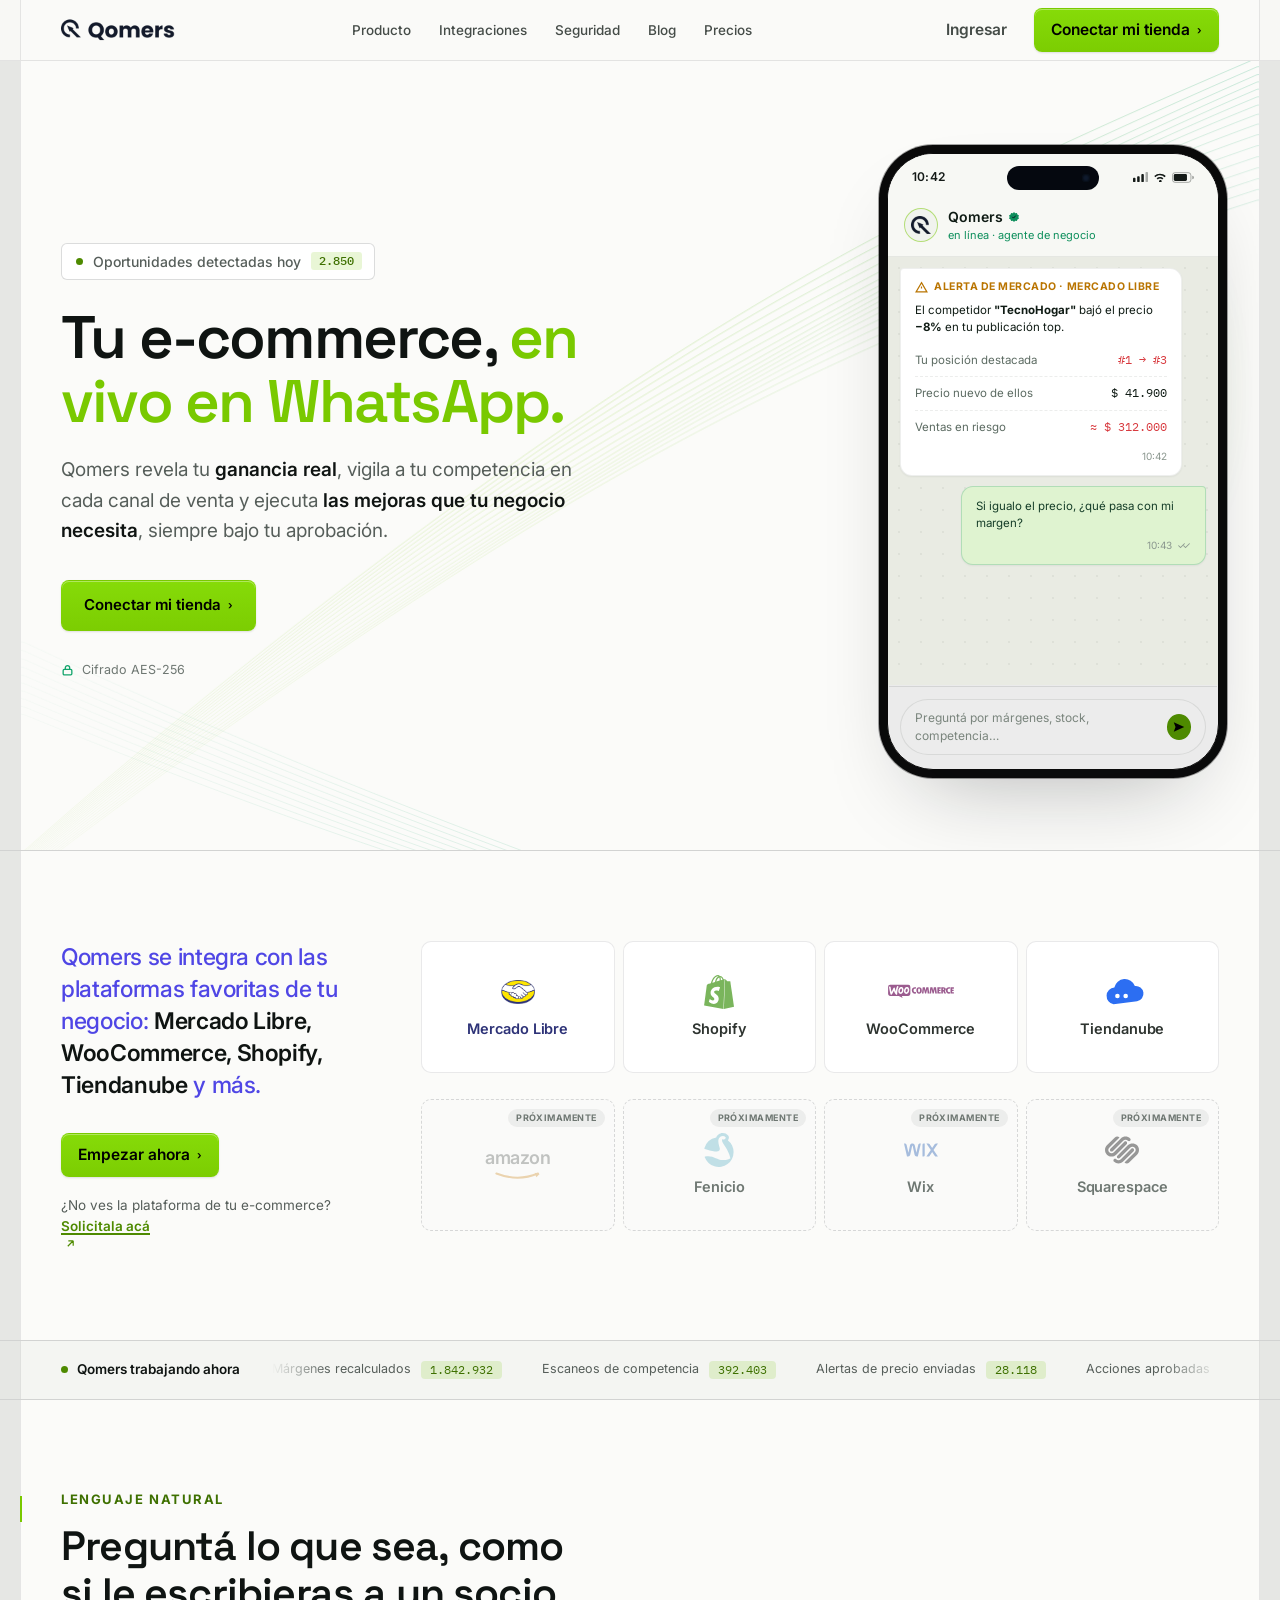
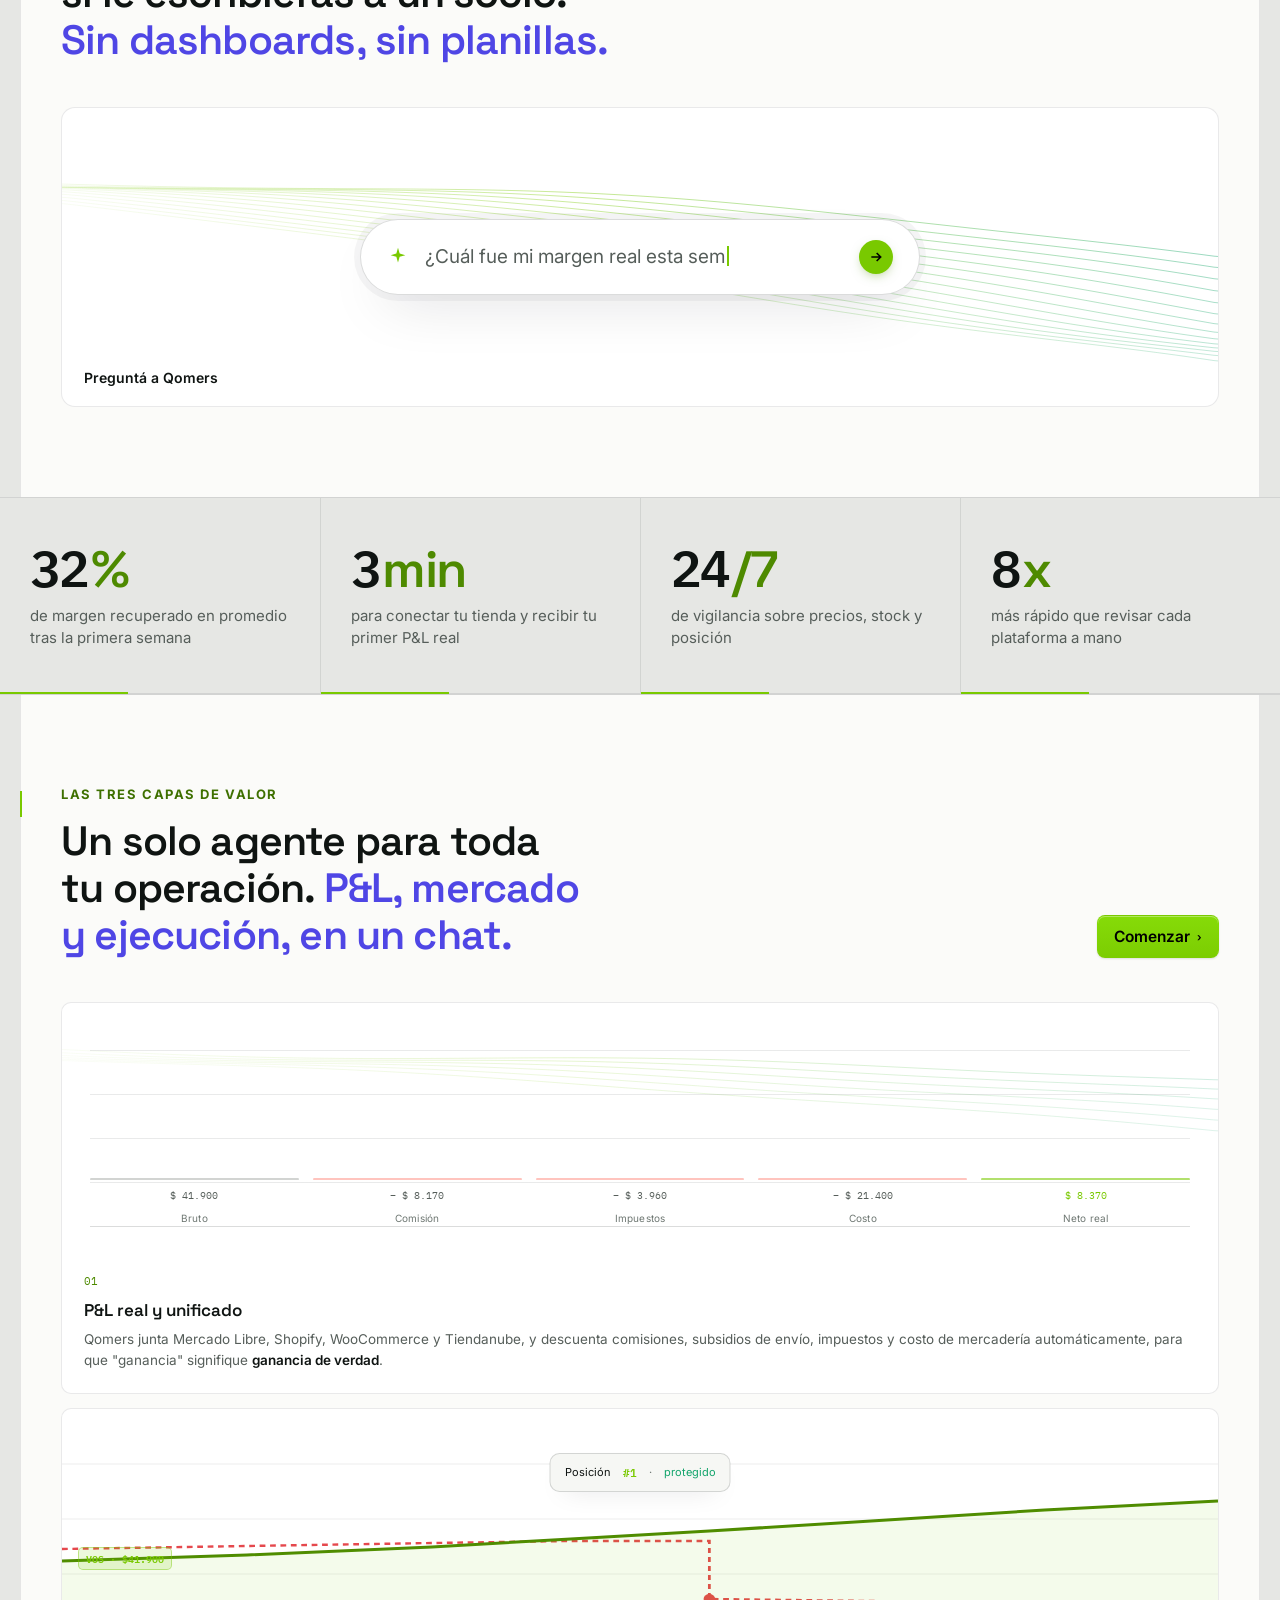
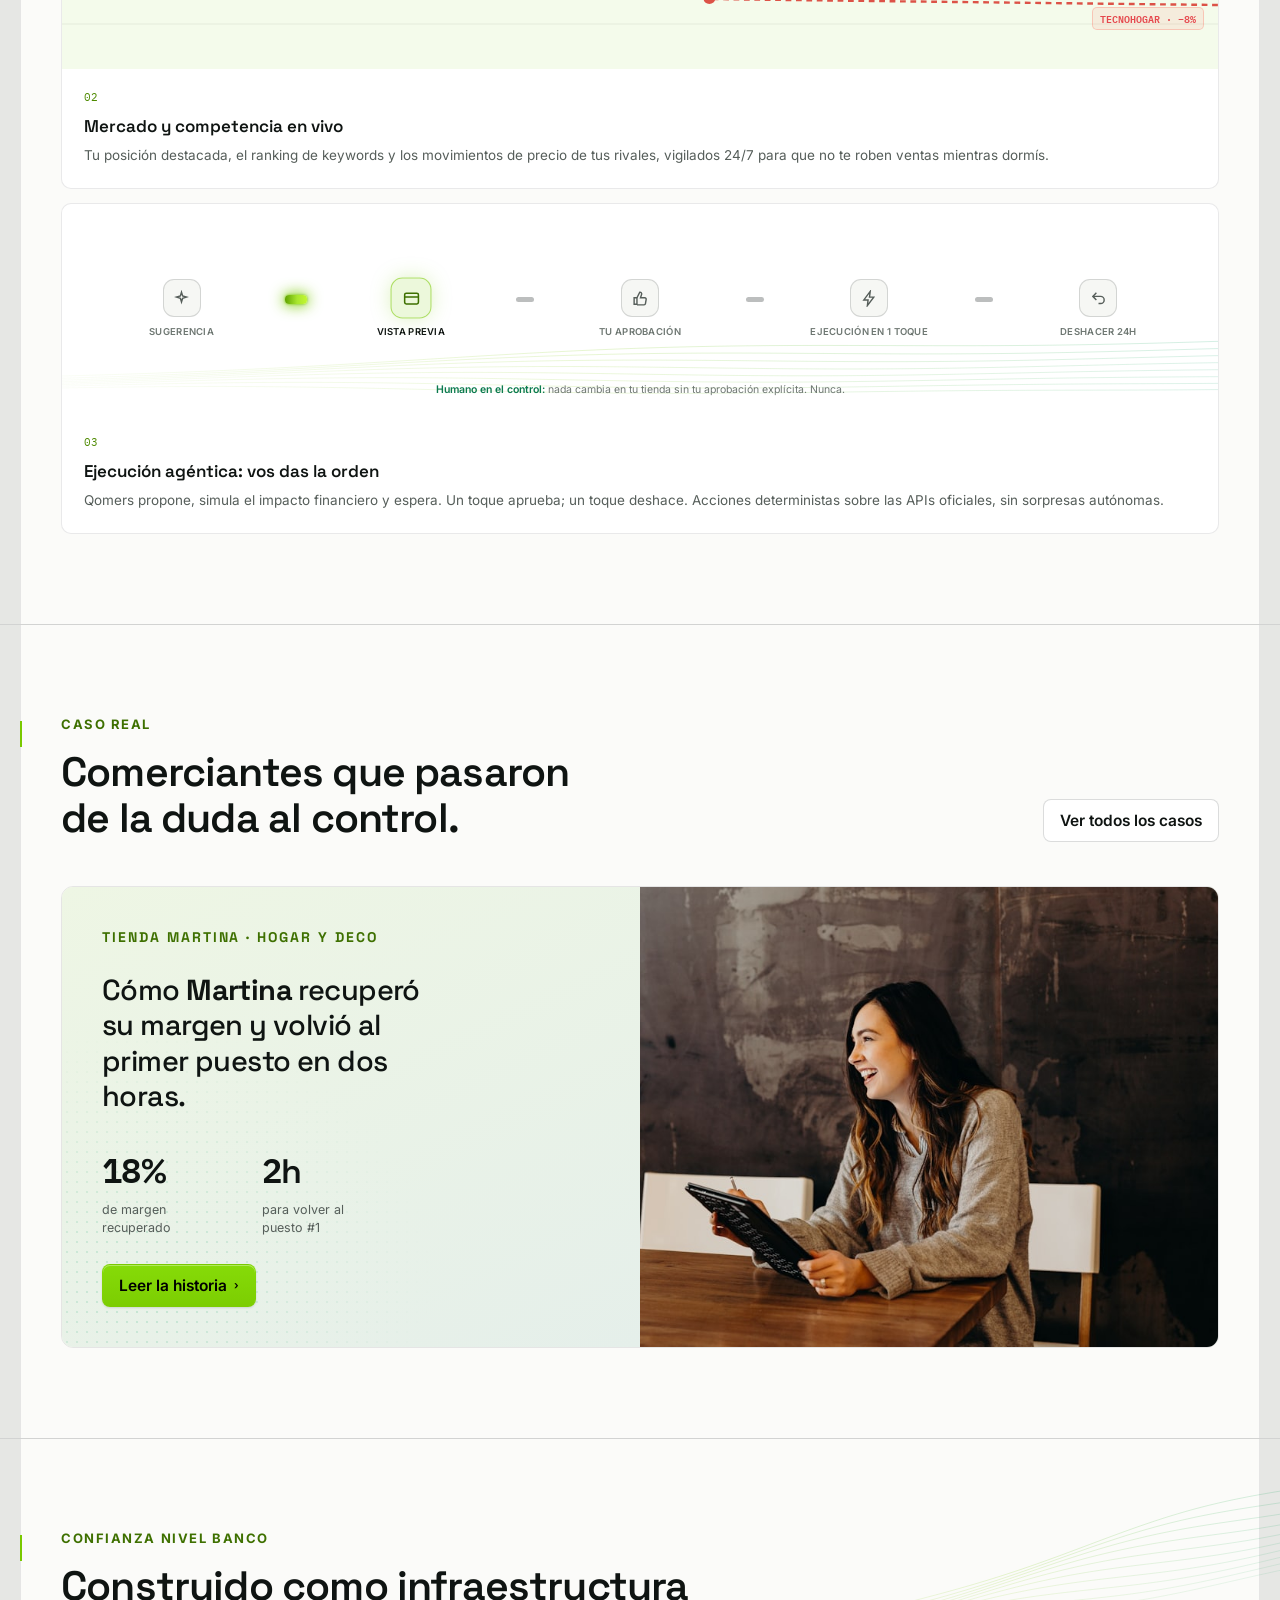
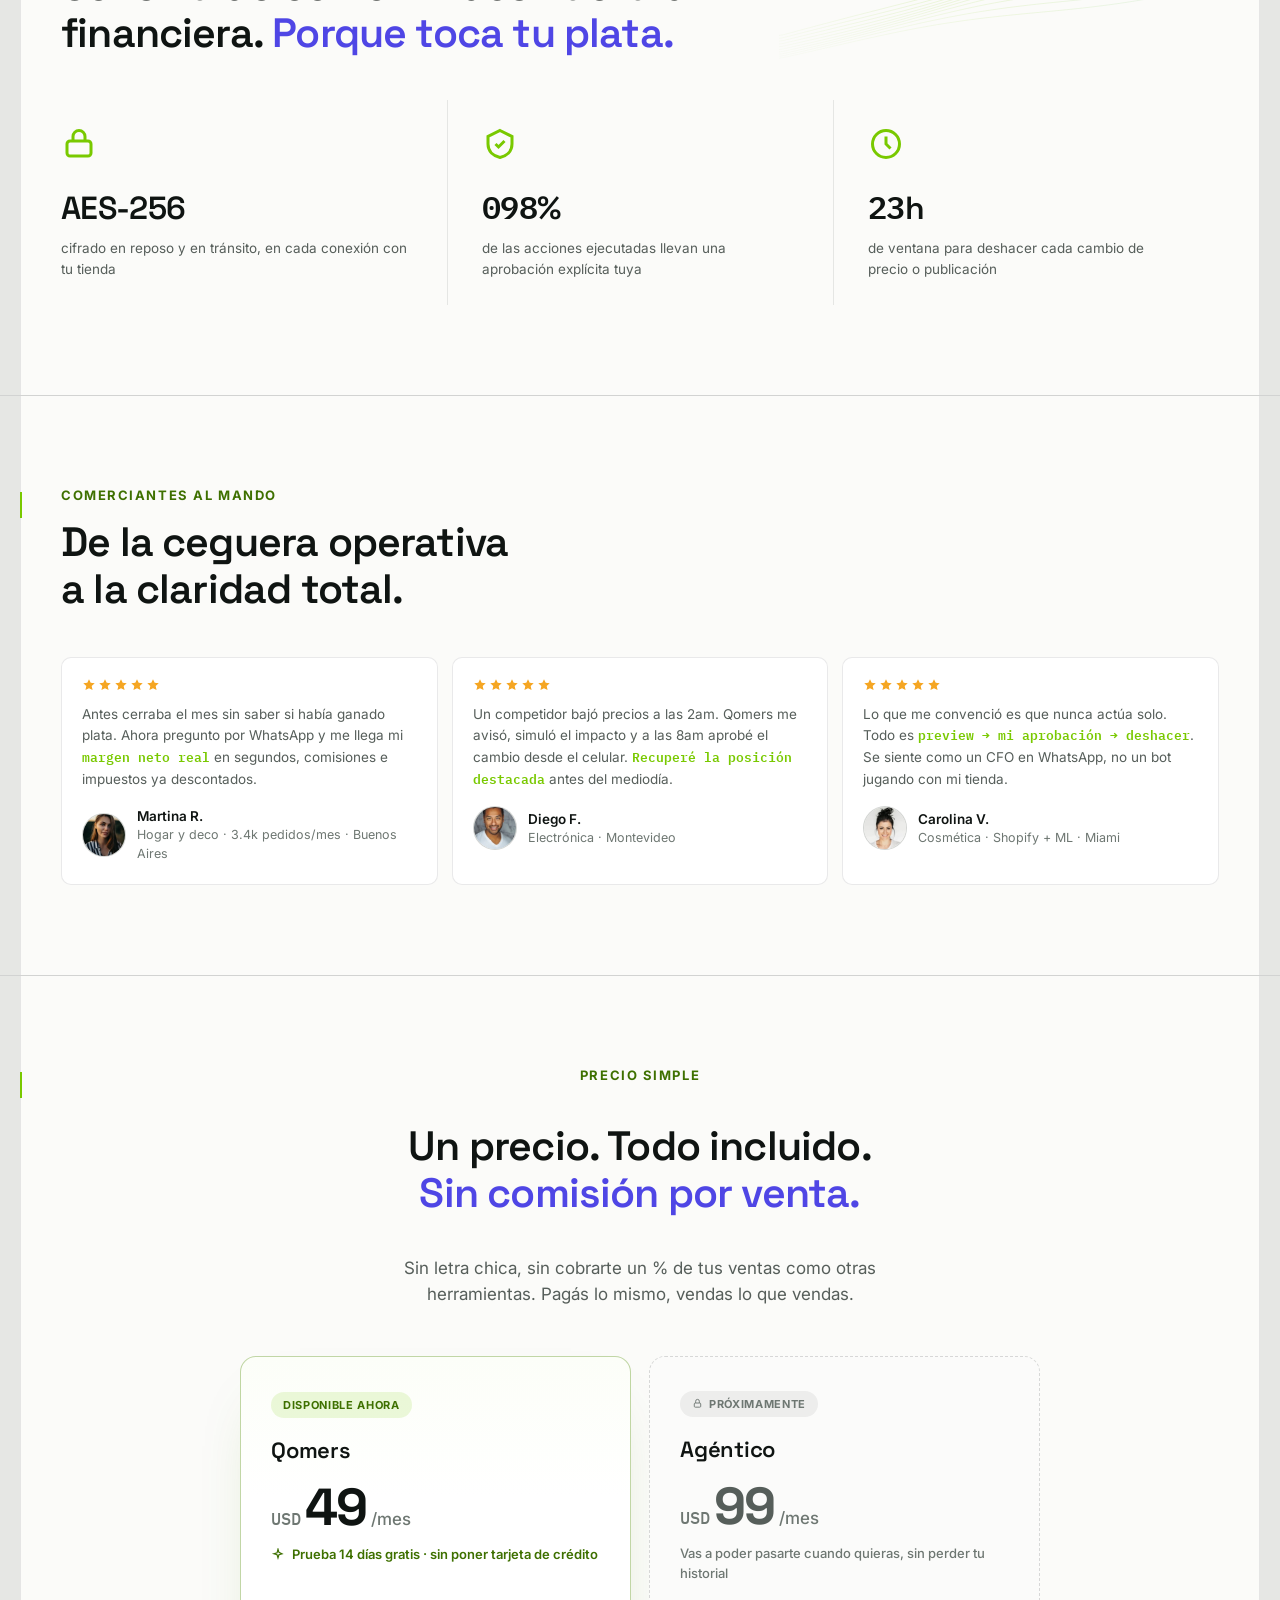
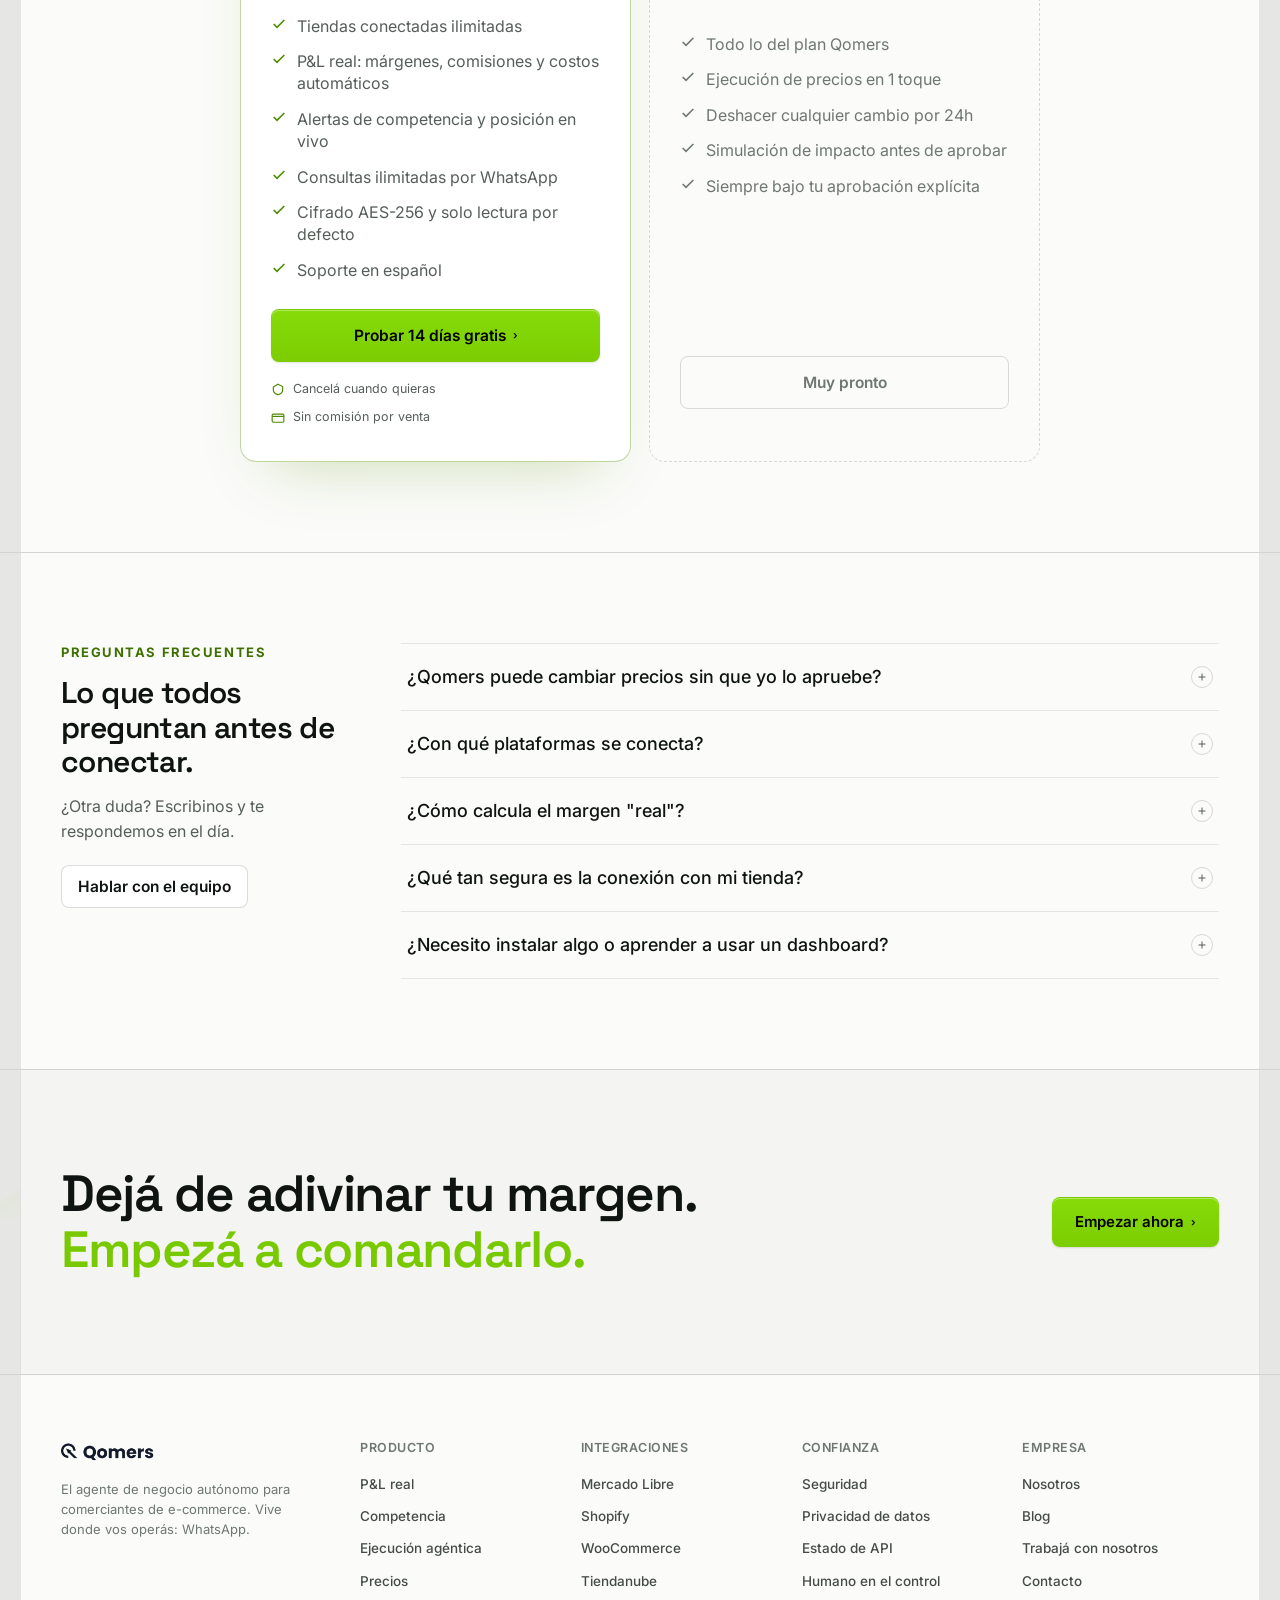
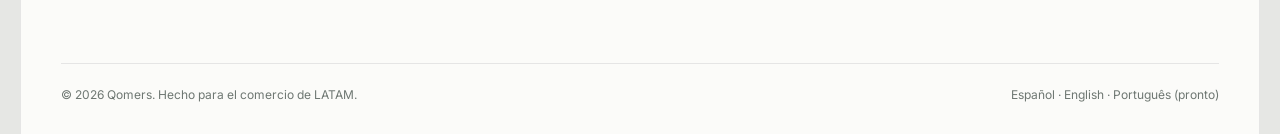
==== commit b54ffca6: "Inline the 4 Unsplash images as data URIs (case study + 3 testimonials) They were external hotlinks " ====
--- a/index.html
+++ b/index.html
@@ -364,7 +364,7 @@
           <svg viewBox="0 0 24 24" fill="none" stroke="currentColor" stroke-width="1.6" width="52" height="52"><path d="M4 9 5.5 4h13L20 9"/><path d="M4 9h16v11H4z"/><path d="M4 9a2.6 2.6 0 0 0 5.3 0A2.6 2.6 0 0 0 14.6 9 2.6 2.6 0 0 0 20 9"/><path d="M9.5 20v-6h5v6"/></svg>
           <span>Tienda Martina · Buenos Aires</span>
         </div>
-        <img src="https://images.unsplash.com/photo-1543269664-56d93c1b41a6?w=900&q=70&auto=format&fit=crop"
+        <img src="[data-uri]"
              alt="Comerciante gestionando su tienda online"
              loading="lazy"
              onerror="this.style.display='none'">
@@ -418,7 +418,7 @@
         <div class="stars"><svg viewBox="0 0 24 24" fill="currentColor"><path d="M12 2l2.9 6.3 6.9.7-5.2 4.6 1.5 6.8L12 17.6 5.9 20.4l1.5-6.8L2.2 9l6.9-.7z"/></svg><svg viewBox="0 0 24 24" fill="currentColor"><path d="M12 2l2.9 6.3 6.9.7-5.2 4.6 1.5 6.8L12 17.6 5.9 20.4l1.5-6.8L2.2 9l6.9-.7z"/></svg><svg viewBox="0 0 24 24" fill="currentColor"><path d="M12 2l2.9 6.3 6.9.7-5.2 4.6 1.5 6.8L12 17.6 5.9 20.4l1.5-6.8L2.2 9l6.9-.7z"/></svg><svg viewBox="0 0 24 24" fill="currentColor"><path d="M12 2l2.9 6.3 6.9.7-5.2 4.6 1.5 6.8L12 17.6 5.9 20.4l1.5-6.8L2.2 9l6.9-.7z"/></svg><svg viewBox="0 0 24 24" fill="currentColor"><path d="M12 2l2.9 6.3 6.9.7-5.2 4.6 1.5 6.8L12 17.6 5.9 20.4l1.5-6.8L2.2 9l6.9-.7z"/></svg></div>
         <div class="q">Antes cerraba el mes sin saber si había ganado plata. Ahora pregunto por WhatsApp y me llega mi <b>margen neto real</b> en segundos, comisiones e impuestos ya descontados.</div>
         <div class="hd" style="margin-top:16px;margin-bottom:0">
-          <img class="tphoto" src="https://images.unsplash.com/photo-1544005313-94ddf0286df2?w=120&q=70&auto=format&fit=crop&crop=faces" alt="Martina R." loading="lazy" onerror="this.replaceWith(Object.assign(document.createElement('div'),{className:'av',textContent:'MR'}))">
+          <img class="tphoto" src="[data-uri]" alt="Martina R." loading="lazy" onerror="this.replaceWith(Object.assign(document.createElement('div'),{className:'av',textContent:'MR'}))">
           <div><div class="nm">Martina R.</div><div class="rl">Hogar y deco · 3.4k pedidos/mes · Buenos Aires</div></div>
         </div>
       </div>
@@ -426,7 +426,7 @@
         <div class="stars"><svg viewBox="0 0 24 24" fill="currentColor"><path d="M12 2l2.9 6.3 6.9.7-5.2 4.6 1.5 6.8L12 17.6 5.9 20.4l1.5-6.8L2.2 9l6.9-.7z"/></svg><svg viewBox="0 0 24 24" fill="currentColor"><path d="M12 2l2.9 6.3 6.9.7-5.2 4.6 1.5 6.8L12 17.6 5.9 20.4l1.5-6.8L2.2 9l6.9-.7z"/></svg><svg viewBox="0 0 24 24" fill="currentColor"><path d="M12 2l2.9 6.3 6.9.7-5.2 4.6 1.5 6.8L12 17.6 5.9 20.4l1.5-6.8L2.2 9l6.9-.7z"/></svg><svg viewBox="0 0 24 24" fill="currentColor"><path d="M12 2l2.9 6.3 6.9.7-5.2 4.6 1.5 6.8L12 17.6 5.9 20.4l1.5-6.8L2.2 9l6.9-.7z"/></svg><svg viewBox="0 0 24 24" fill="currentColor"><path d="M12 2l2.9 6.3 6.9.7-5.2 4.6 1.5 6.8L12 17.6 5.9 20.4l1.5-6.8L2.2 9l6.9-.7z"/></svg></div>
         <div class="q">Un competidor bajó precios a las 2am. Qomers me avisó, simuló el impacto y a las 8am aprobé el cambio desde el celular. <b>Recuperé la posición destacada</b> antes del mediodía.</div>
         <div class="hd" style="margin-top:16px;margin-bottom:0">
-          <img class="tphoto" src="https://images.unsplash.com/photo-1507003211169-0a1dd7228f2d?w=120&q=70&auto=format&fit=crop&crop=faces" alt="Diego F." loading="lazy" onerror="this.replaceWith(Object.assign(document.createElement('div'),{className:'av',textContent:'DF'}))">
+          <img class="tphoto" src="[data-uri]" alt="Diego F." loading="lazy" onerror="this.replaceWith(Object.assign(document.createElement('div'),{className:'av',textContent:'DF'}))">
           <div><div class="nm">Diego F.</div><div class="rl">Electrónica · Montevideo</div></div>
         </div>
       </div>
@@ -434,7 +434,7 @@
         <div class="stars"><svg viewBox="0 0 24 24" fill="currentColor"><path d="M12 2l2.9 6.3 6.9.7-5.2 4.6 1.5 6.8L12 17.6 5.9 20.4l1.5-6.8L2.2 9l6.9-.7z"/></svg><svg viewBox="0 0 24 24" fill="currentColor"><path d="M12 2l2.9 6.3 6.9.7-5.2 4.6 1.5 6.8L12 17.6 5.9 20.4l1.5-6.8L2.2 9l6.9-.7z"/></svg><svg viewBox="0 0 24 24" fill="currentColor"><path d="M12 2l2.9 6.3 6.9.7-5.2 4.6 1.5 6.8L12 17.6 5.9 20.4l1.5-6.8L2.2 9l6.9-.7z"/></svg><svg viewBox="0 0 24 24" fill="currentColor"><path d="M12 2l2.9 6.3 6.9.7-5.2 4.6 1.5 6.8L12 17.6 5.9 20.4l1.5-6.8L2.2 9l6.9-.7z"/></svg><svg viewBox="0 0 24 24" fill="currentColor"><path d="M12 2l2.9 6.3 6.9.7-5.2 4.6 1.5 6.8L12 17.6 5.9 20.4l1.5-6.8L2.2 9l6.9-.7z"/></svg></div>
         <div class="q">Lo que me convenció es que nunca actúa solo. Todo es <b>preview → mi aprobación → deshacer</b>. Se siente como un CFO en WhatsApp, no un bot jugando con mi tienda.</div>
         <div class="hd" style="margin-top:16px;margin-bottom:0">
-          <img class="tphoto" src="https://images.unsplash.com/photo-1580489944761-15a19d654956?w=120&q=70&auto=format&fit=crop&crop=faces" alt="Carolina V." loading="lazy" onerror="this.replaceWith(Object.assign(document.createElement('div'),{className:'av',textContent:'CV'}))">
+          <img class="tphoto" src="[data-uri]" alt="Carolina V." loading="lazy" onerror="this.replaceWith(Object.assign(document.createElement('div'),{className:'av',textContent:'CV'}))">
           <div><div class="nm">Carolina V.</div><div class="rl">Cosmética · Shopify + ML · Miami</div></div>
         </div>
       </div>
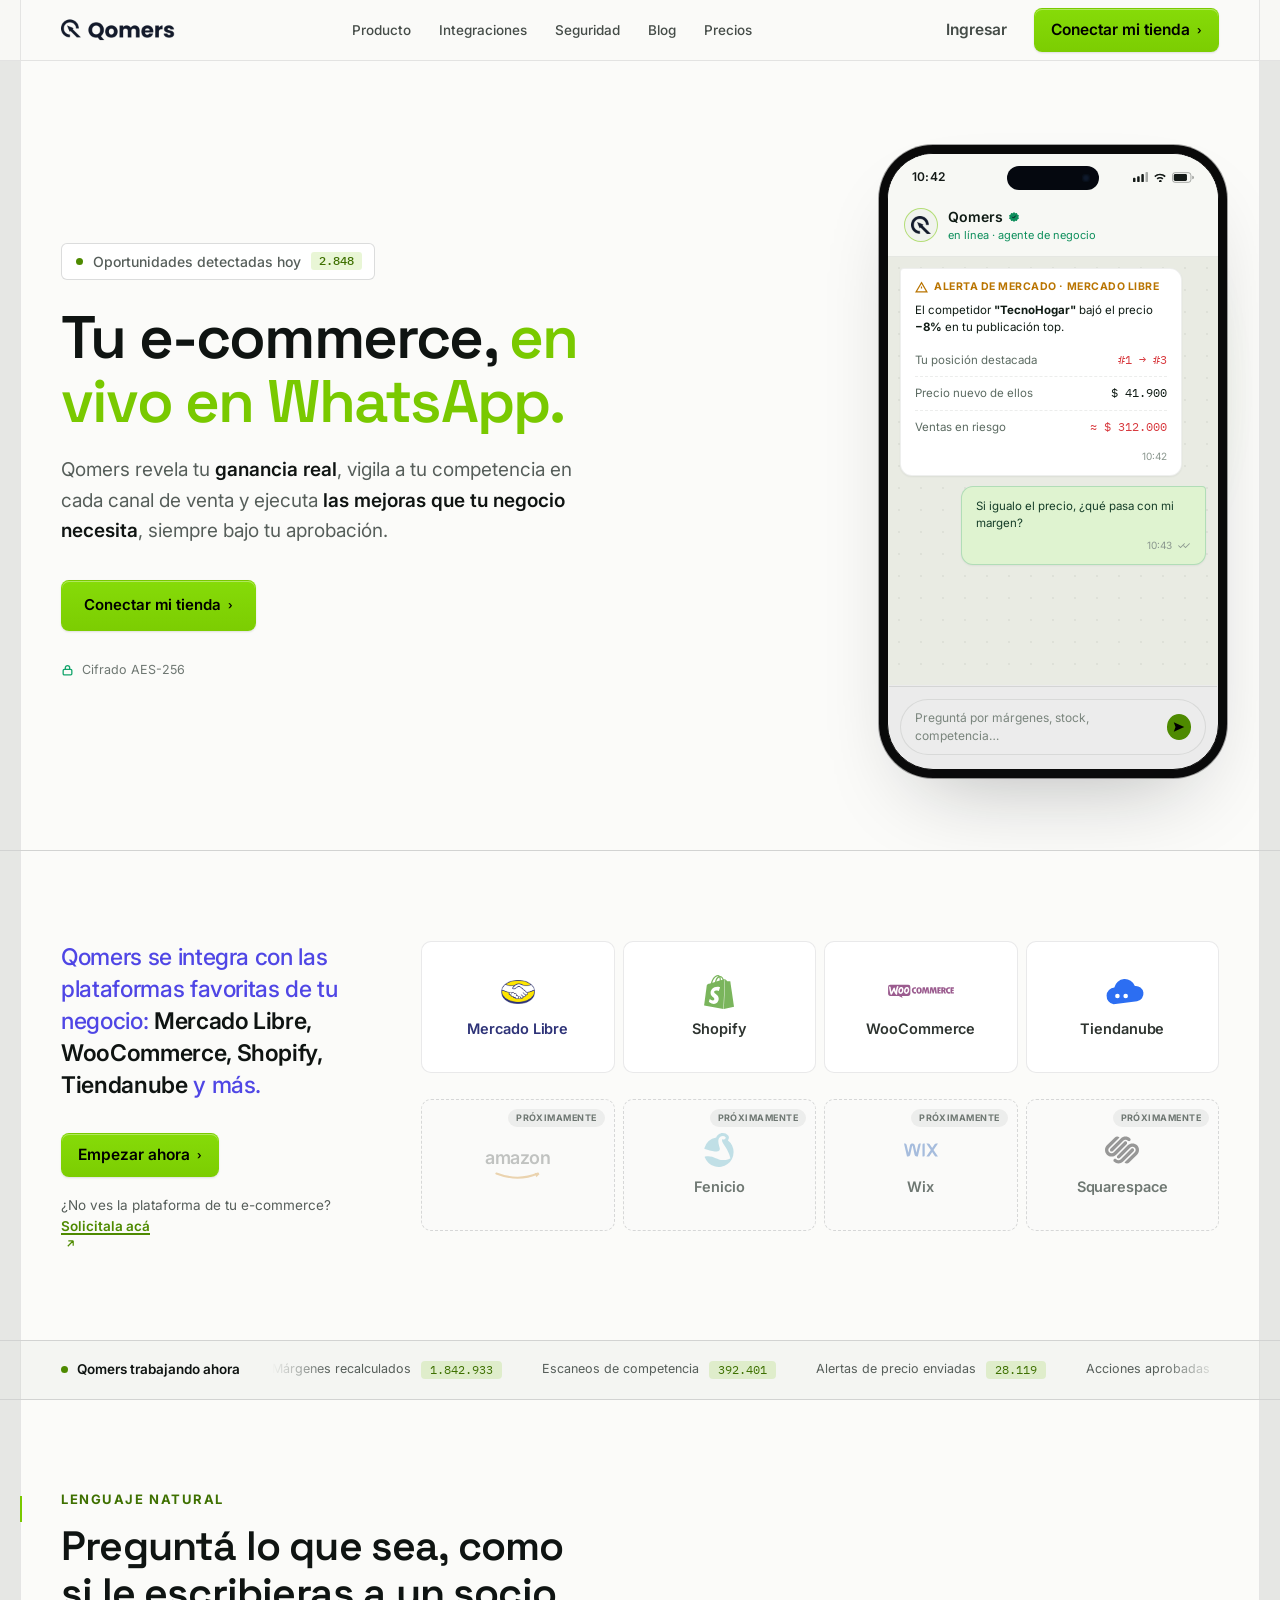
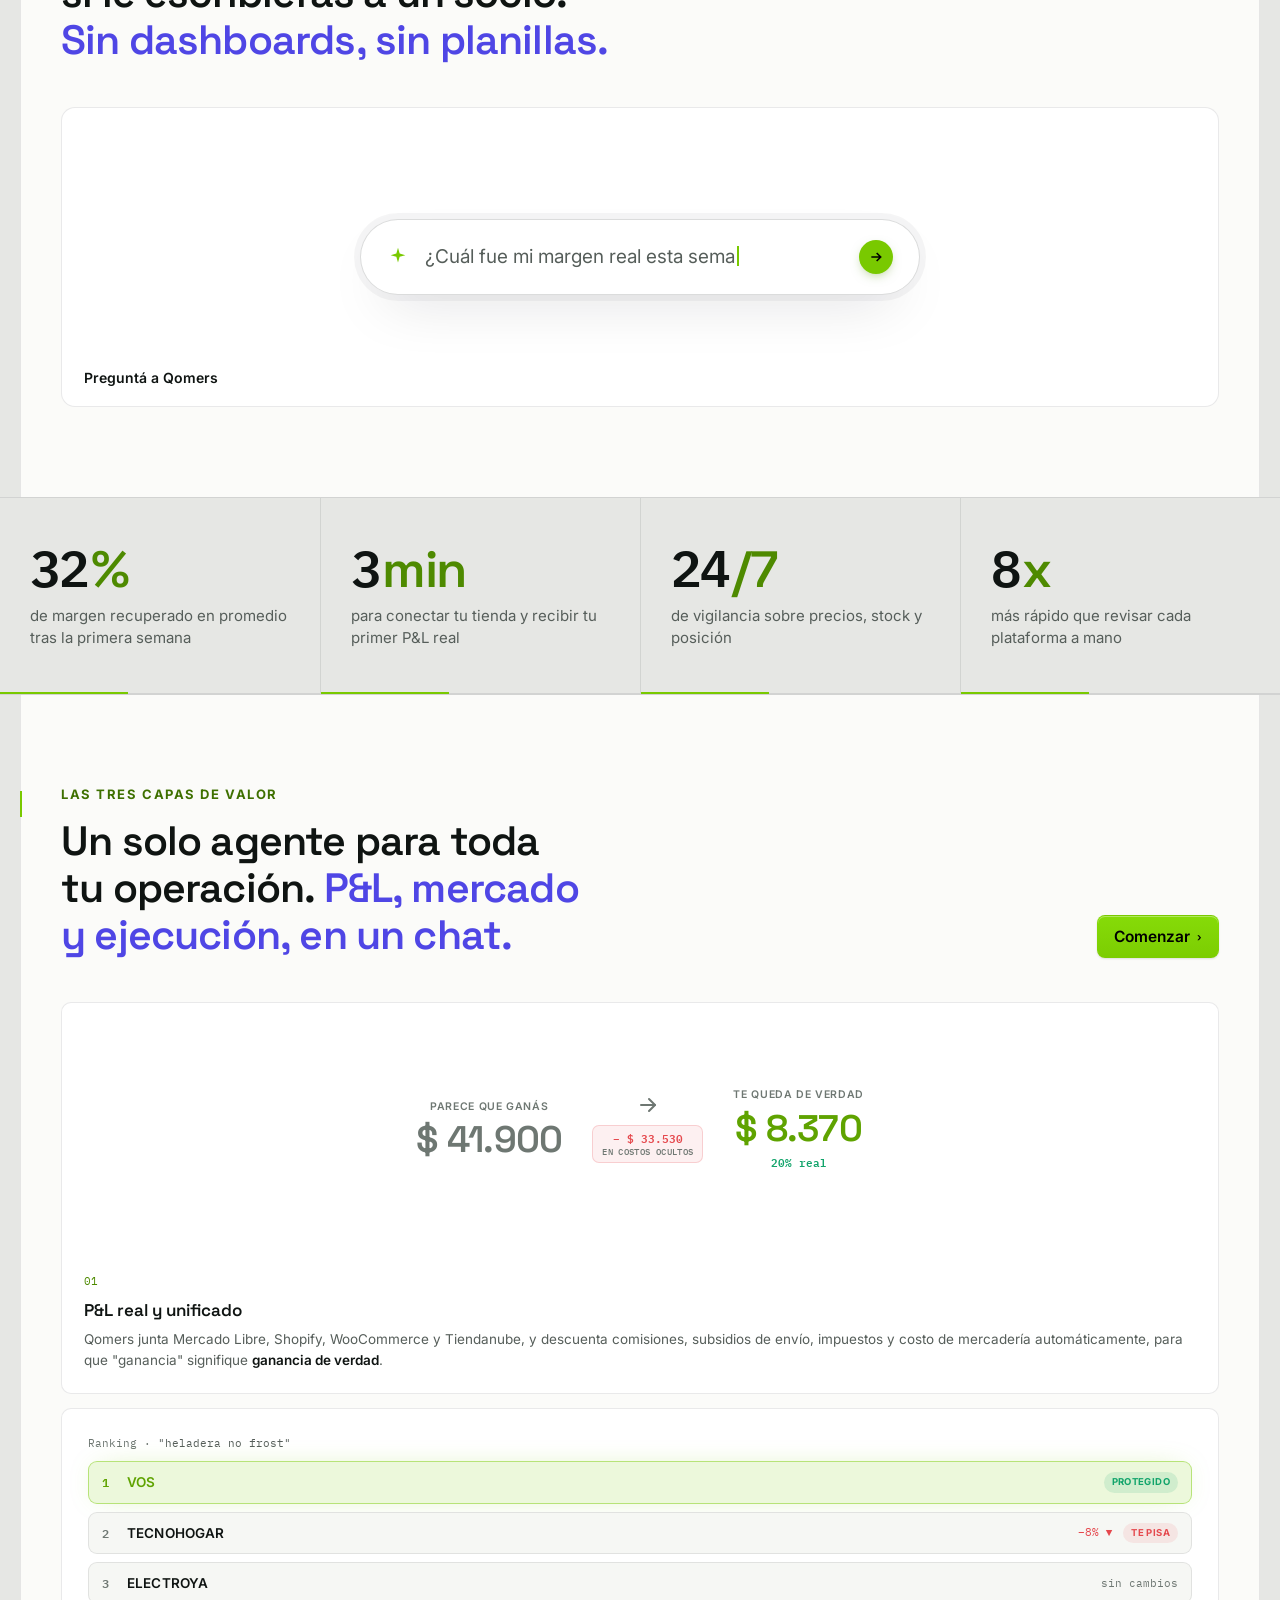
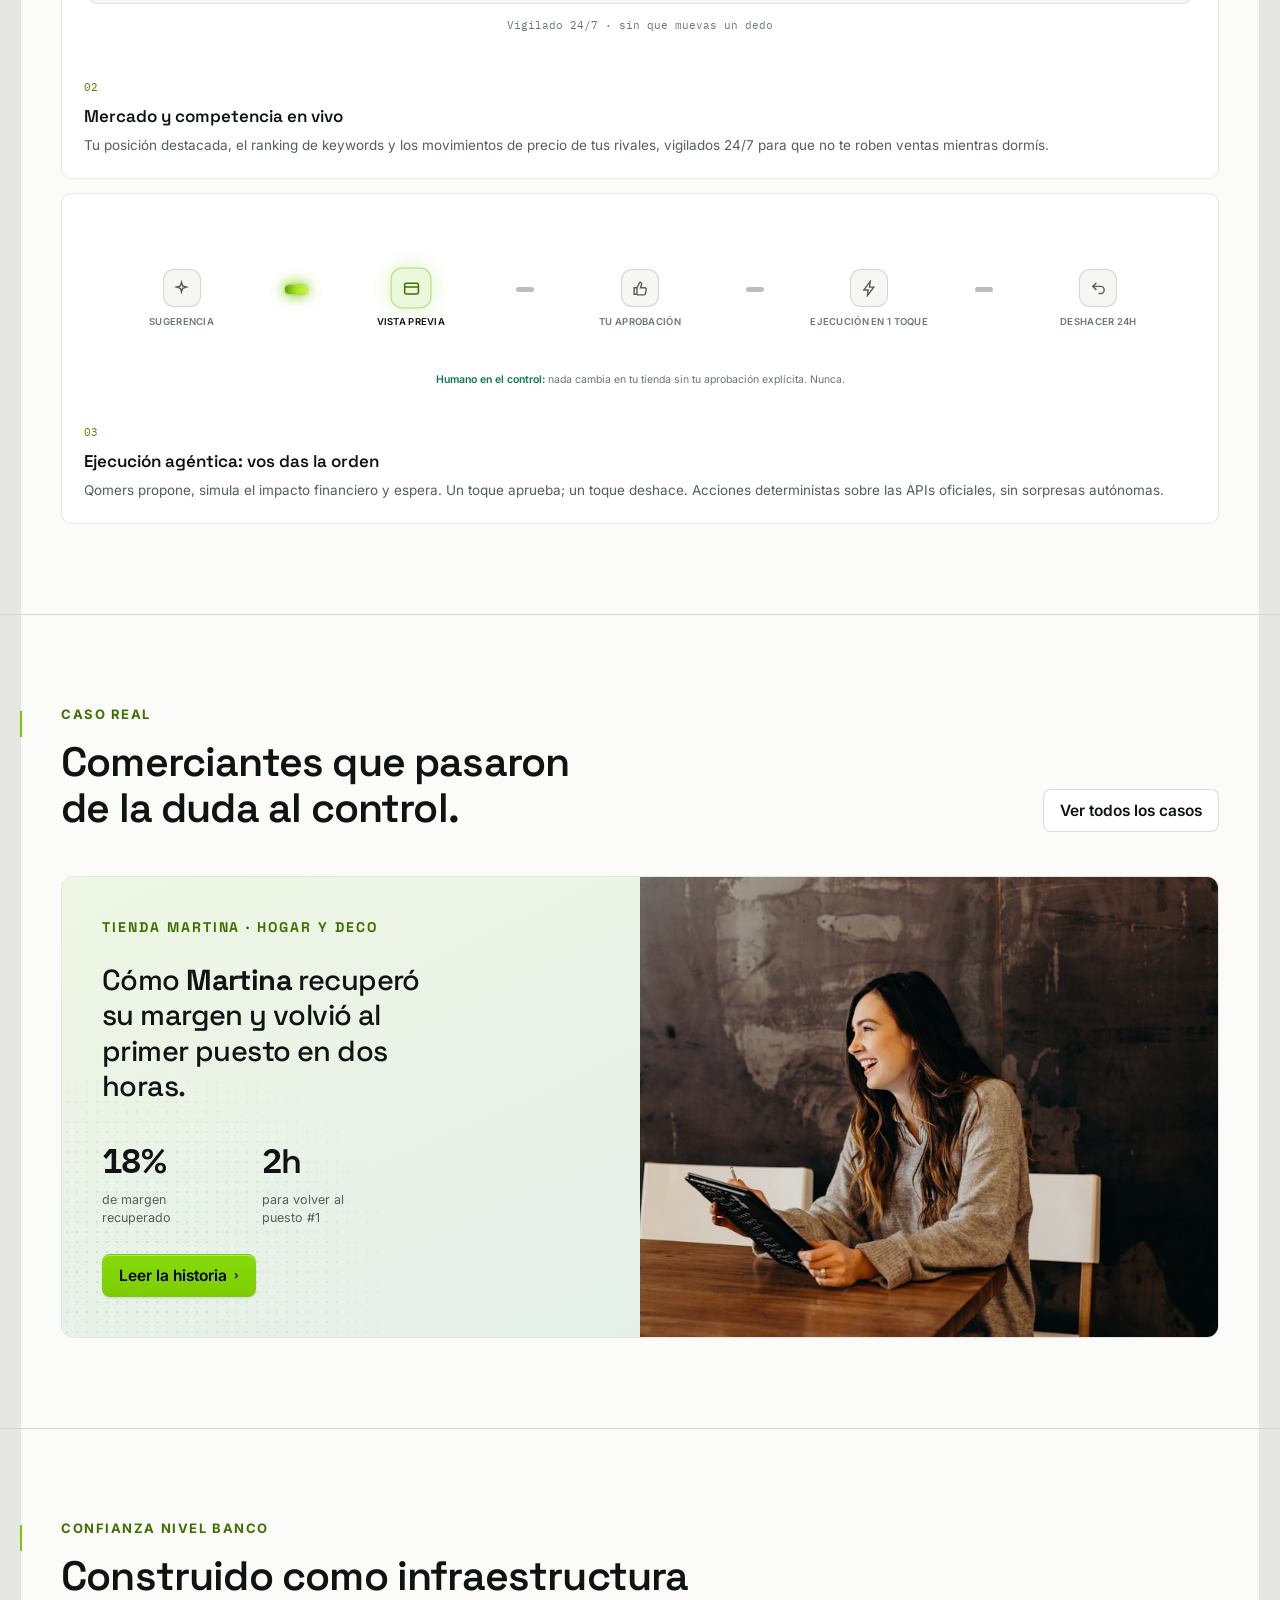
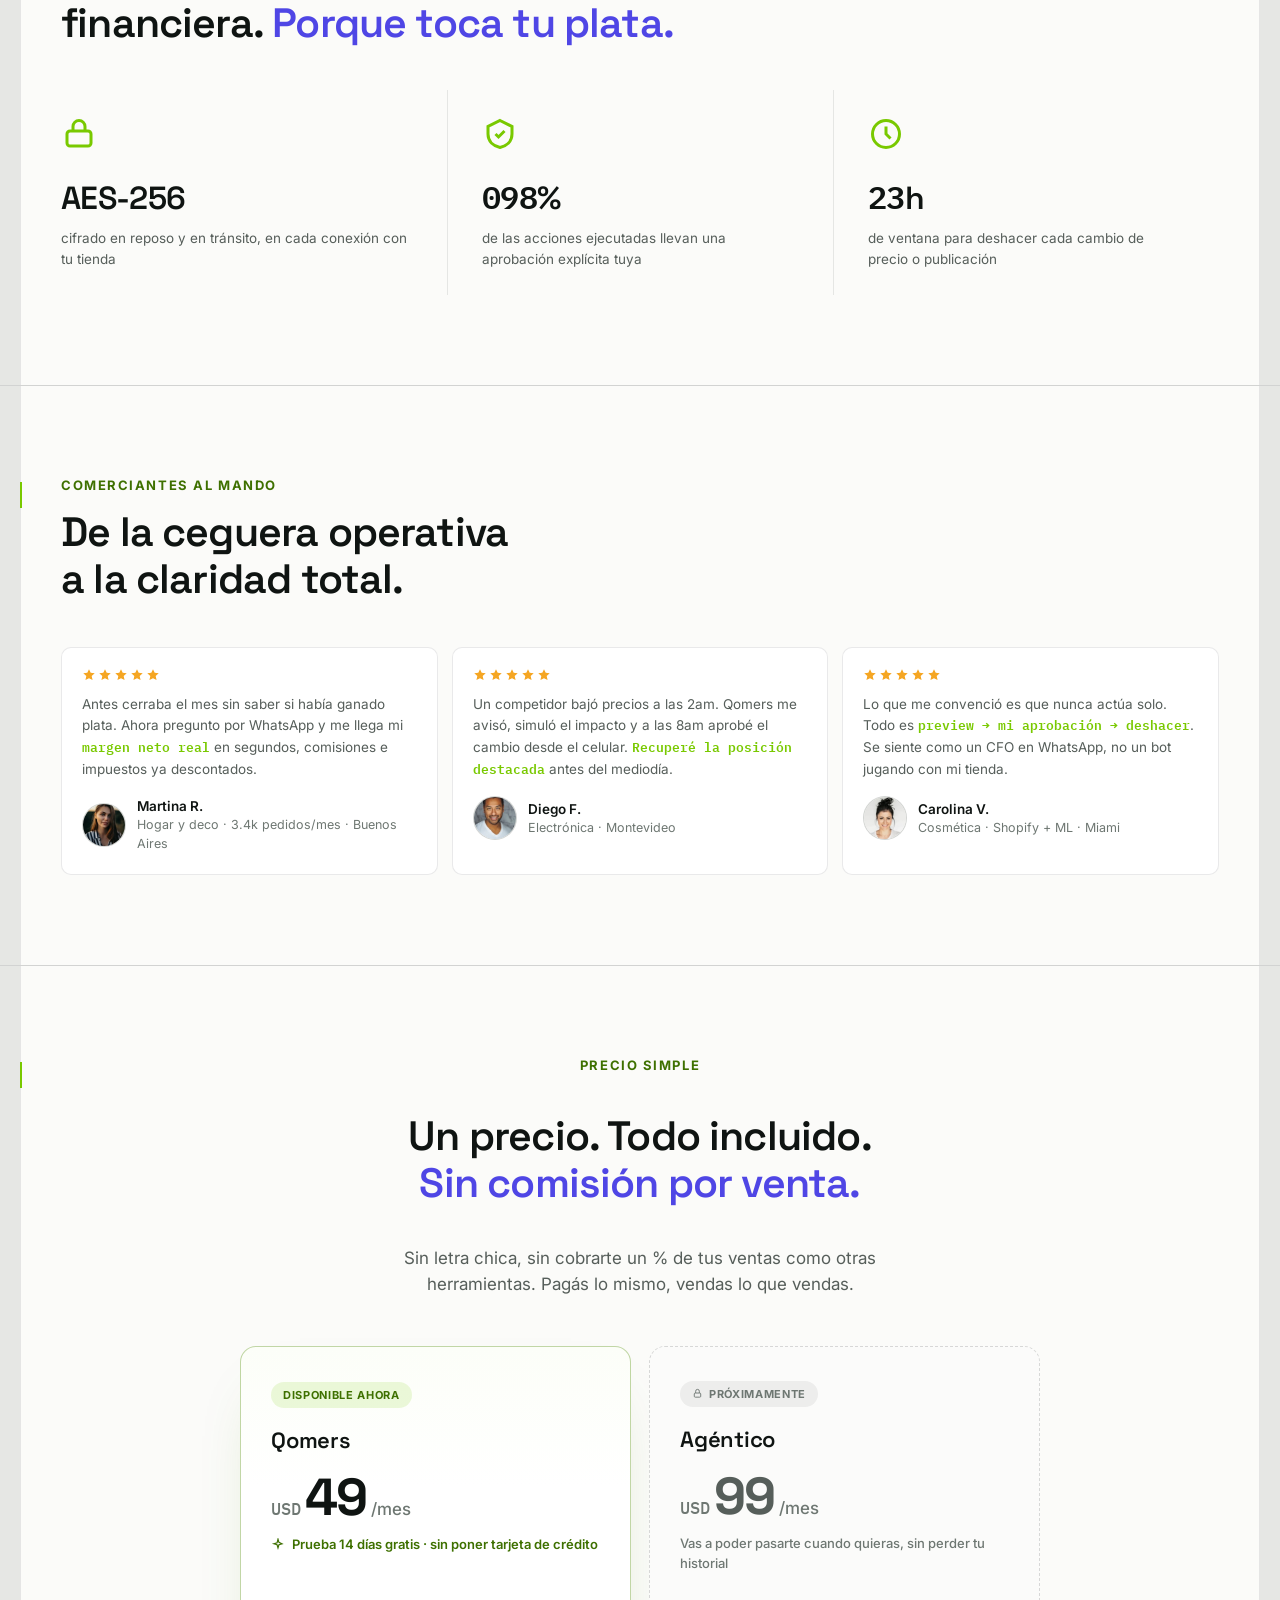
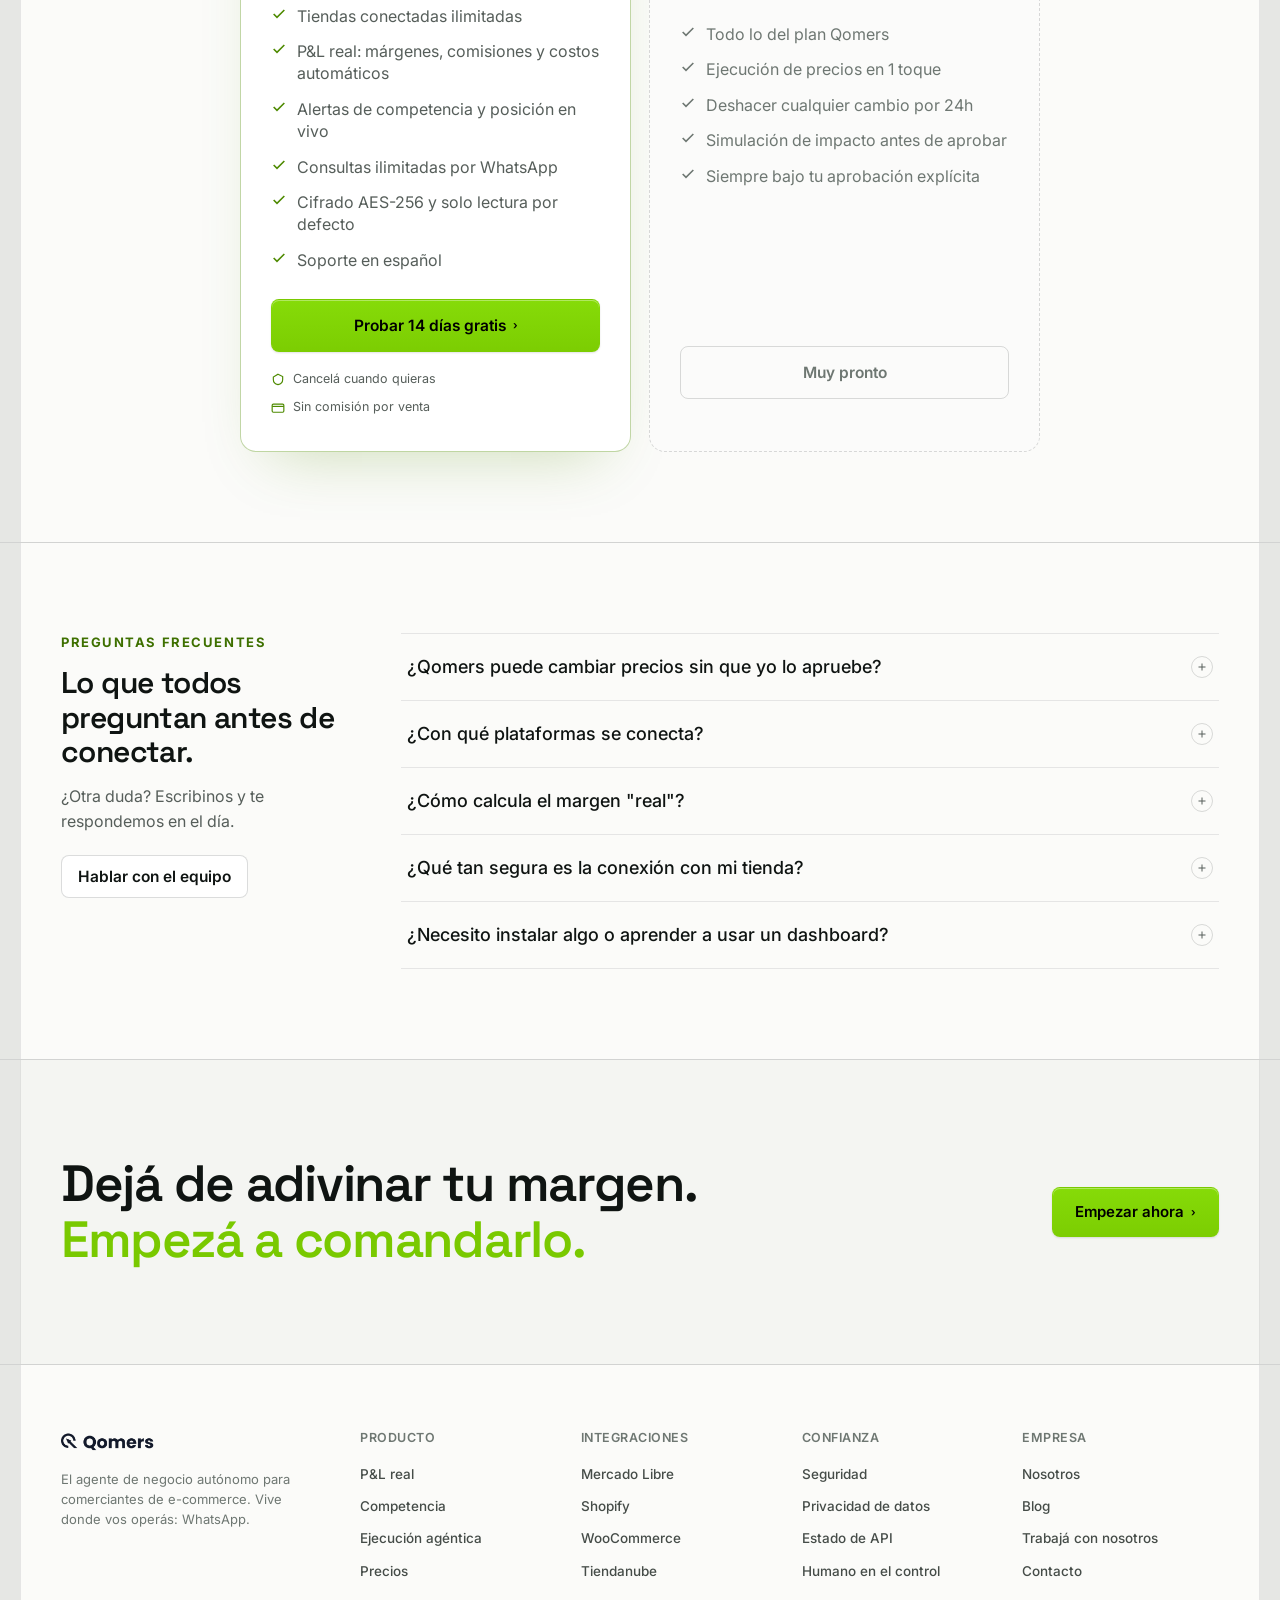
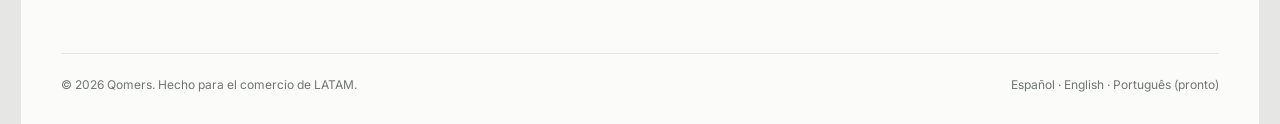
==== commit e8773a24: "Simplify value cards 01 (P&L) and 02 (competition) per user feedback People did not understand the t" ====
--- a/index.html
+++ b/index.html
@@ -269,13 +269,21 @@
 
       <div class="bcard w3">
         <div class="b-art">
-          <canvas class="wv" data-waves='{"c1":"#79C900","c2":"#12A46B","n":6,"amp":10,"gap":8,"y0":0.2,"y1":0.4,"thin":true,"op":0.2}'></canvas>
-          <div class="wfall">
-            <div class="wf"><div class="bar" data-h="86%" style="height:86%"></div><div class="amt">$ 41.900</div><div class="lbl">Bruto</div></div>
-            <div class="wf"><div class="bar neg" data-h="18%" style="height:18%"></div><div class="amt">− $ 8.170</div><div class="lbl">Comisión</div></div>
-            <div class="wf"><div class="bar neg" data-h="10%" style="height:10%"></div><div class="amt">− $ 3.960</div><div class="lbl">Impuestos</div></div>
-            <div class="wf"><div class="bar neg" data-h="46%" style="height:46%"></div><div class="amt">− $ 21.400</div><div class="lbl">Costo</div></div>
-            <div class="wf"><div class="bar net" data-h="22%" style="height:22%"></div><div class="amt hot">$ 8.370</div><div class="lbl">Neto real</div></div>
+          <canvas class="wv" data-waves='{"c1":"#79C900","c2":"#12A46B","n":6,"amp":10,"gap":8,"y0":0.2,"y1":0.4,"thin":true,"op":0.13}'></canvas>
+          <div class="plc">
+            <div class="plc-side">
+              <div class="plc-cap">Parece que ganás</div>
+              <div class="plc-big muted">$ 41.900</div>
+            </div>
+            <div class="plc-mid">
+              <svg viewBox="0 0 24 24" fill="none" stroke="currentColor" stroke-width="2" stroke-linecap="round" stroke-linejoin="round"><path d="M5 12h14"/><path d="M13 6l6 6-6 6"/></svg>
+              <div class="plc-gap">− $ 33.530<span>en costos ocultos</span></div>
+            </div>
+            <div class="plc-side">
+              <div class="plc-cap">Te queda de verdad</div>
+              <div class="plc-big win">$ 8.370</div>
+              <div class="plc-sub">20% real</div>
+            </div>
           </div>
         </div>
         <div class="b-txt">
@@ -286,20 +294,28 @@
       </div>
 
       <div class="bcard w3">
-        <div class="b-art chart-art" style="height:260px">
-          <svg class="pchart" viewBox="0 0 1000 260" preserveAspectRatio="none" aria-hidden="true">
-            <g stroke="rgba(16,20,26,.07)" stroke-width="1">
-              <line x1="0" y1="55" x2="1000" y2="55"/><line x1="0" y1="110" x2="1000" y2="110"/>
-              <line x1="0" y1="165" x2="1000" y2="165"/><line x1="0" y1="215" x2="1000" y2="215"/>
-            </g>
-            <path class="ln comp" d="M0 140 L160 137 L320 134 L440 132 L560 132 L560 190 L700 192 L850 194 L1000 196" fill="none" stroke="#E5484D" stroke-width="2.4" stroke-dasharray="6 5"/>
-            <circle cx="560" cy="190" r="5" fill="#E5484D"/>
-            <path class="ln you" d="M0 152 L160 146 L320 138 L440 130 L560 122 L700 112 L850 101 L1000 92" fill="none" stroke="#4E8A00" stroke-width="3"/>
-            <path d="M0 152 L160 146 L320 138 L440 130 L560 122 L700 112 L850 101 L1000 92 L1000 260 L0 260 Z" fill="rgba(121,201,0,.08)"/>
-          </svg>
-          <div class="buybox">Posición <span class="pos" id="posOdo">#1</span><span style="color:var(--ink-3)">·</span><span id="posState" style="color:var(--emerald)">protegido</span></div>
-          <span class="rtag you" style="top:138px;left:16px">VOS · $41.900</span>
-          <span class="rtag comp" style="top:198px;right:14px">TECNOHOGAR · −8%</span>
+        <div class="b-art">
+          <canvas class="wv" data-waves='{"c1":"#79C900","c2":"#12A46B","n":6,"amp":9,"gap":8,"y0":0.85,"y1":0.7,"thin":true,"op":0.12}'></canvas>
+          <div class="rank">
+            <div class="rank-hd">Ranking · <span>"heladera no frost"</span></div>
+            <div class="rank-row you">
+              <span class="rk">1</span>
+              <span class="rk-name">VOS</span>
+              <span class="rk-tag ok">protegido</span>
+            </div>
+            <div class="rank-row">
+              <span class="rk">2</span>
+              <span class="rk-name">TECNOHOGAR</span>
+              <span class="rk-move down">−8% ▼</span>
+              <span class="rk-tag warn">te pisa</span>
+            </div>
+            <div class="rank-row">
+              <span class="rk">3</span>
+              <span class="rk-name">ELECTROYA</span>
+              <span class="rk-move">sin cambios</span>
+            </div>
+            <div class="rank-ft">Vigilado 24/7 · sin que muevas un dedo</div>
+          </div>
         </div>
         <div class="b-txt">
           <div class="b-num">02</div>
--- a/css/styles.css
+++ b/css/styles.css
@@ -188,25 +188,35 @@
 .b-txt p{font-size:13.5px;color:var(--ink-2);line-height:1.55}
 .b-txt p b{color:var(--ink);font-weight:600}
 
-/* waterfall */
-.wfall{position:absolute;inset:26px 28px;display:flex;align-items:flex-end;gap:14px}
-.wf{flex:1;display:flex;flex-direction:column;justify-content:flex-end;gap:8px;text-align:center}
-.wf .bar{border-radius:6px 6px 3px 3px;background:var(--panel-2);border:1px solid var(--line-2);position:relative;transition:height 1s var(--ease)}
-.wf .bar.neg{background:rgba(255,107,94,.14);border-color:rgba(255,107,94,.3)}
-.wf .bar.net{background:var(--lime-chip);border-color:rgba(121,201,0,.5);box-shadow:0 0 26px -6px rgba(121,201,0,.35)}
-.wf .lbl{font-size:10px;color:var(--ink-3);letter-spacing:.02em}
-.wf .amt{font-family:var(--mono);font-size:10px;color:var(--ink-2)}
-.wf .amt.hot{color:var(--lime)}
-
-/* competitor */
-.radar-tags{position:absolute;inset:0;pointer-events:none}
-.rtag{position:absolute;font-size:9.5px;font-weight:600;font-family:var(--mono);border-radius:5px;padding:3px 7px;border:1px solid;animation:cursorFloat 7s ease-in-out infinite}
-@keyframes cursorFloat{0%,100%{transform:translate(0,0)}30%{transform:translate(8px,-6px)}65%{transform:translate(-5px,5px)}}
-.rtag.you{background:var(--lime-chip);border-color:rgba(121,201,0,.4);color:var(--lime)}
-.rtag.comp{background:rgba(255,107,94,.1);border-color:rgba(255,107,94,.3);color:var(--red);animation-duration:8.4s}
-.rtag.comp2{background:rgba(237,241,247,.06);border-color:var(--line-2);color:var(--ink-2);animation-duration:9.3s}
-.buybox{position:absolute;left:50%;top:44px;transform:translateX(-50%);background:var(--panel-2);border:1px solid var(--line-2);border-radius:10px;padding:10px 14px;font-size:11px;display:flex;gap:12px;align-items:center;box-shadow:0 14px 30px -20px rgba(16,20,26,.2);white-space:nowrap}
-.buybox .pos{font-family:var(--mono);color:var(--lime);font-weight:600}
+/* card 01 · contraste bruto vs ganancia real */
+.plc{position:absolute;inset:0;display:flex;align-items:center;justify-content:center;gap:clamp(12px,2.6vw,30px);padding:24px 26px}
+.plc-side{display:flex;flex-direction:column;align-items:center;gap:7px;text-align:center}
+.plc-cap{font-size:10.5px;font-weight:600;letter-spacing:.06em;text-transform:uppercase;color:var(--ink-3)}
+.plc-big{font-family:var(--disp);font-size:clamp(25px,3.3vw,37px);font-weight:600;letter-spacing:-.02em;line-height:1}
+.plc-big.muted{color:var(--ink-3)}
+.plc-big.win{color:var(--lime-dim)}
+.plc-sub{font-family:var(--mono);font-size:11px;font-weight:600;color:var(--emerald)}
+.plc-mid{display:flex;flex-direction:column;align-items:center;gap:8px;color:var(--ink-3)}
+.plc-mid svg{width:24px;height:24px}
+.plc-gap{font-family:var(--mono);font-size:11px;font-weight:600;color:var(--red);text-align:center;line-height:1.3;background:rgba(229,72,77,.08);border:1px solid rgba(229,72,77,.2);border-radius:7px;padding:5px 9px}
+.plc-gap span{display:block;font-weight:500;color:var(--ink-3);font-size:9px;text-transform:uppercase;letter-spacing:.04em}
+
+/* card 02 · ranking de competencia */
+.rank{position:absolute;inset:0;display:flex;flex-direction:column;justify-content:center;gap:8px;padding:22px 26px}
+.rank-hd{font-family:var(--mono);font-size:11px;color:var(--ink-3);margin-bottom:2px}
+.rank-hd span{color:var(--ink-2)}
+.rank-row{display:flex;align-items:center;gap:11px;padding:10px 13px;border-radius:9px;background:var(--panel-2);border:1px solid var(--line)}
+.rank-row.you{background:var(--lime-chip);border-color:rgba(121,201,0,.45);box-shadow:0 0 30px -12px rgba(121,201,0,.4)}
+.rank-row .rk{font-family:var(--mono);font-size:12px;font-weight:600;color:var(--ink-3);width:14px;flex-shrink:0}
+.rank-row.you .rk{color:var(--lime-dim)}
+.rank-row .rk-name{font-size:13.5px;font-weight:600;color:var(--ink);flex:1;letter-spacing:.01em}
+.rank-row.you .rk-name{color:var(--lime-dim)}
+.rank-row .rk-move{font-family:var(--mono);font-size:11px;color:var(--ink-3)}
+.rank-row .rk-move.down{color:var(--red)}
+.rank-row .rk-tag{font-size:9.5px;font-weight:700;text-transform:uppercase;letter-spacing:.04em;padding:3px 8px;border-radius:20px}
+.rank-row .rk-tag.ok{background:rgba(18,164,107,.13);color:var(--emerald)}
+.rank-row .rk-tag.warn{background:rgba(229,72,77,.1);color:var(--red)}
+.rank-ft{font-family:var(--mono);font-size:10.5px;color:var(--ink-3);text-align:center;margin-top:6px}
 
 /* agentic loop */
 .loop{position:absolute;inset:0;display:flex;align-items:center;justify-content:center;gap:6px;padding:0 20px}
@@ -259,7 +269,7 @@
 .cta-in{max-width:var(--frame-w);margin:0 auto;padding:96px 40px;border-left:1px solid var(--line);border-right:1px solid var(--line);position:relative;display:flex;align-items:center;justify-content:space-between;gap:30px;flex-wrap:wrap;background:var(--bg-2)}
 .cta h2{font-family:var(--disp);font-size:clamp(34px,5vw,51px);font-weight:600;letter-spacing:-.025em;line-height:1.1;max-width:760px}
 .cta h2 em{font-style:normal;color:var(--lime)}
-.cta .waves-cta{position:absolute;inset:0;pointer-events:none;opacity:.5}
+.cta .waves-cta{position:absolute;inset:0;width:100%;height:100%;pointer-events:none;opacity:.5}
 .cta-btns{display:flex;gap:12px;position:relative;z-index:2;flex-wrap:wrap}
 .cta-btns .btn{padding:13px 22px;font-size:15px}
 
@@ -484,9 +494,6 @@
 .t,.pcard{position:relative;overflow:hidden}
 
 /* --- I. Illustrations refinement --- */
-.wfall{background:repeating-linear-gradient(to top,transparent 0 43px,var(--line) 43px 44px);border-bottom:1px solid var(--line-2)}
-.wf .bar{box-shadow:0 2px 6px -3px rgba(16,20,26,.15)}
-.buybox{box-shadow:0 10px 26px -16px rgba(16,20,26,.25)}
 .ask-pill .go{box-shadow:0 4px 12px -4px rgba(78,138,0,.5)}
 .chat-input .send{width:26px;height:26px;border-radius:50%;background:var(--lime);color:#000;display:flex;align-items:center;justify-content:center}
 .chat-input .send svg{width:12px;height:12px}
@@ -558,19 +565,11 @@
 .az{display:flex;flex-direction:column;align-items:center;gap:4px;justify-content:center}
 .az-tx{font-family:var(--sans);font-weight:700;font-size:18px;letter-spacing:-.03em;color:#2E3430;line-height:1}
 
-/* --- Q. Card 02: gráfico de precios --- */
-.chart-art .pchart{position:absolute;inset:0;width:100%;height:100%}
-.chart-art .ln{stroke-dasharray:1500;stroke-dashoffset:1500;transition:stroke-dashoffset 1.6s var(--ease) .2s}
-.chart-art .ln.comp{stroke-dasharray:5 4 !important;stroke-dashoffset:0;opacity:0;transition:opacity .8s ease .9s}
-.stg.in .chart-art .ln.you{stroke-dashoffset:0}
-.stg.in .chart-art .ln.comp{opacity:1}
-
 /* --- R. Micro-animaciones premium --- */
 .bcard{transition:border-color .3s,transform .35s var(--ease),box-shadow .35s}
 .bcard:hover{border-color:rgba(78,138,0,.4)}
 .bcard .b-art > *{transition:transform .45s var(--ease)}
-.bcard:hover .buybox{transform:translateX(-50%) translateY(-3px)}
-.bcard:hover .rtag.you{transform:translateY(-2px)}
+.bcard:hover .rank-row.you{transform:translateY(-2px)}
 .ask-pill::after{content:"";position:absolute;inset:-1px;border-radius:99px;border:1px solid rgba(78,138,0,0);transition:border-color .3s}
 .ask-wrap:hover .ask-pill::after{border-color:rgba(78,138,0,.35)}
 .kpi .n{transition:transform .3s var(--ease)}
@@ -582,7 +581,6 @@
 .t:hover{box-shadow:0 16px 36px -26px rgba(16,20,26,.25)}
 .btn-lime{background:linear-gradient(180deg,#86DB08,#79C900);background-size:100% 130%;transition:background-position .25s,transform .18s var(--ease),box-shadow .25s}
 .btn-lime:hover{background-position:0 100%}
-.rtag{transition:transform .3s var(--ease)}
 @media(hover:none){ .bcard:hover{transform:none} }
 
 /* ===== precios ===== */
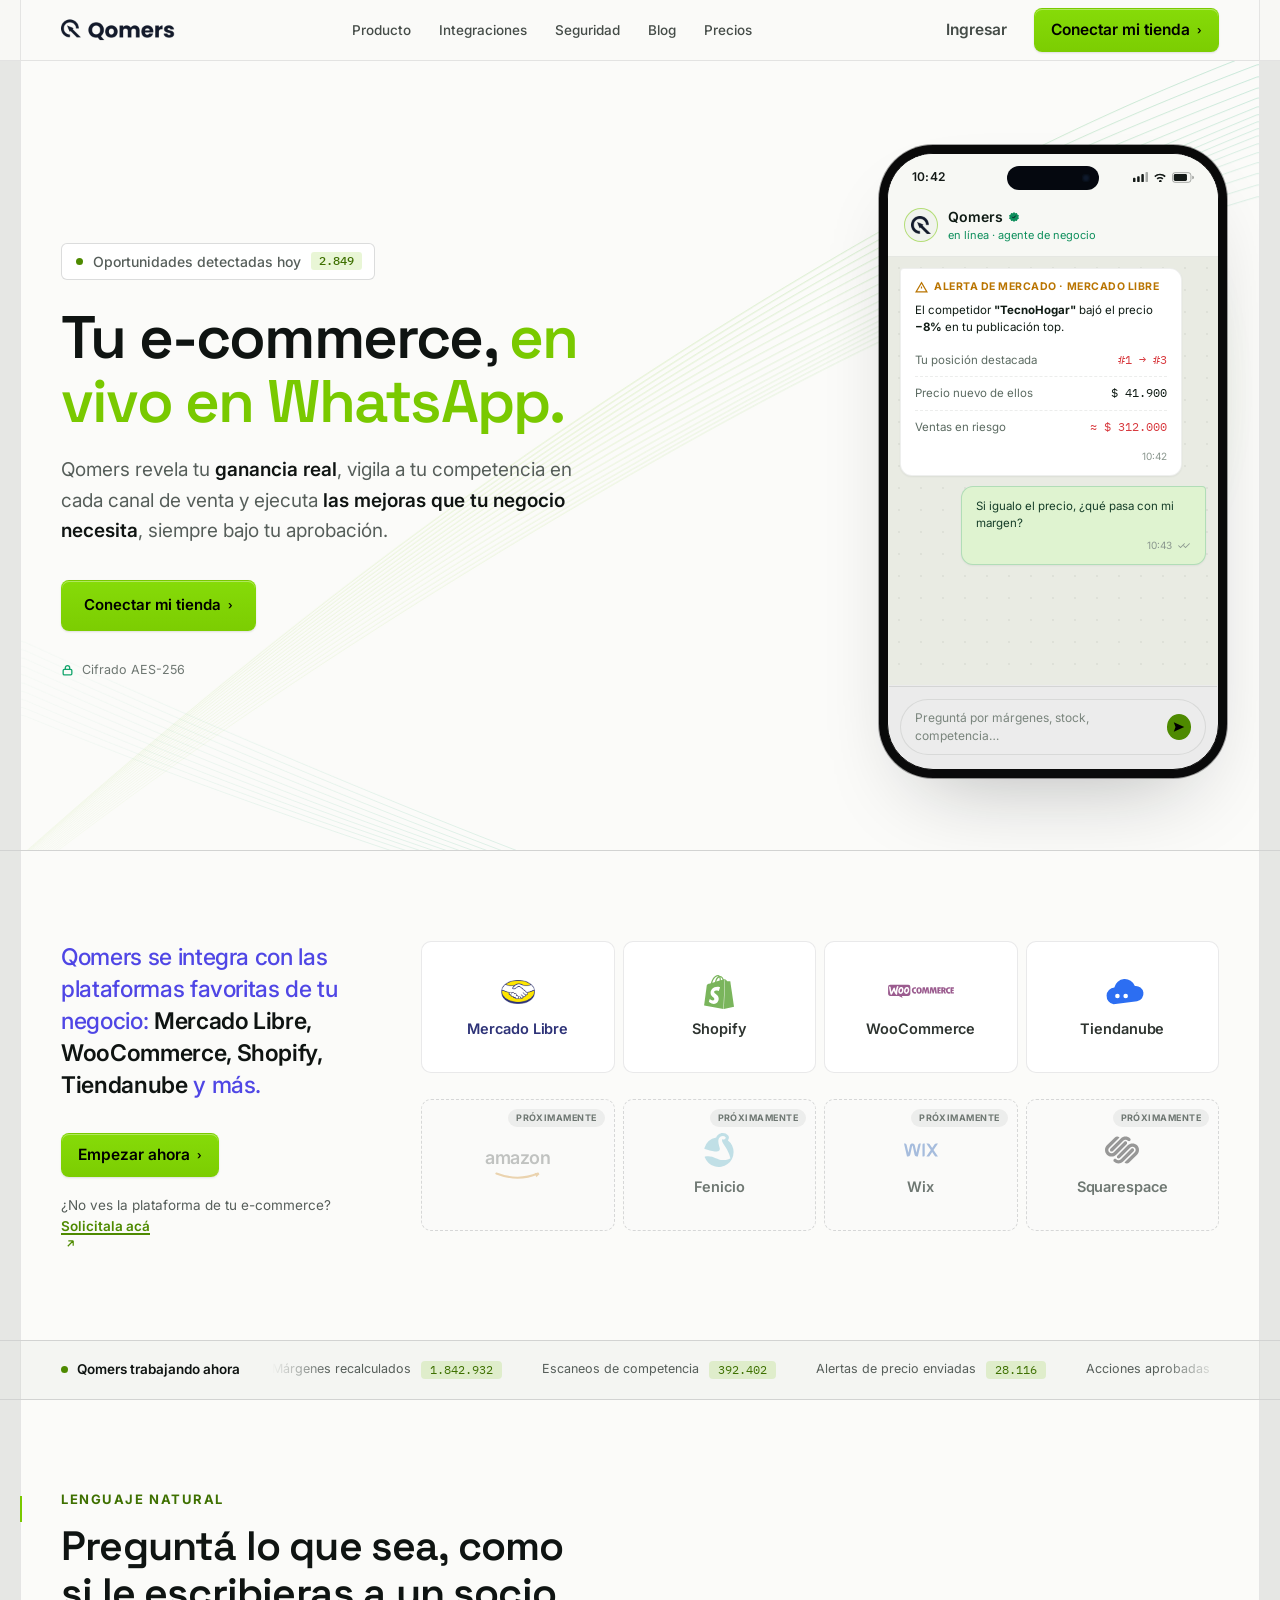
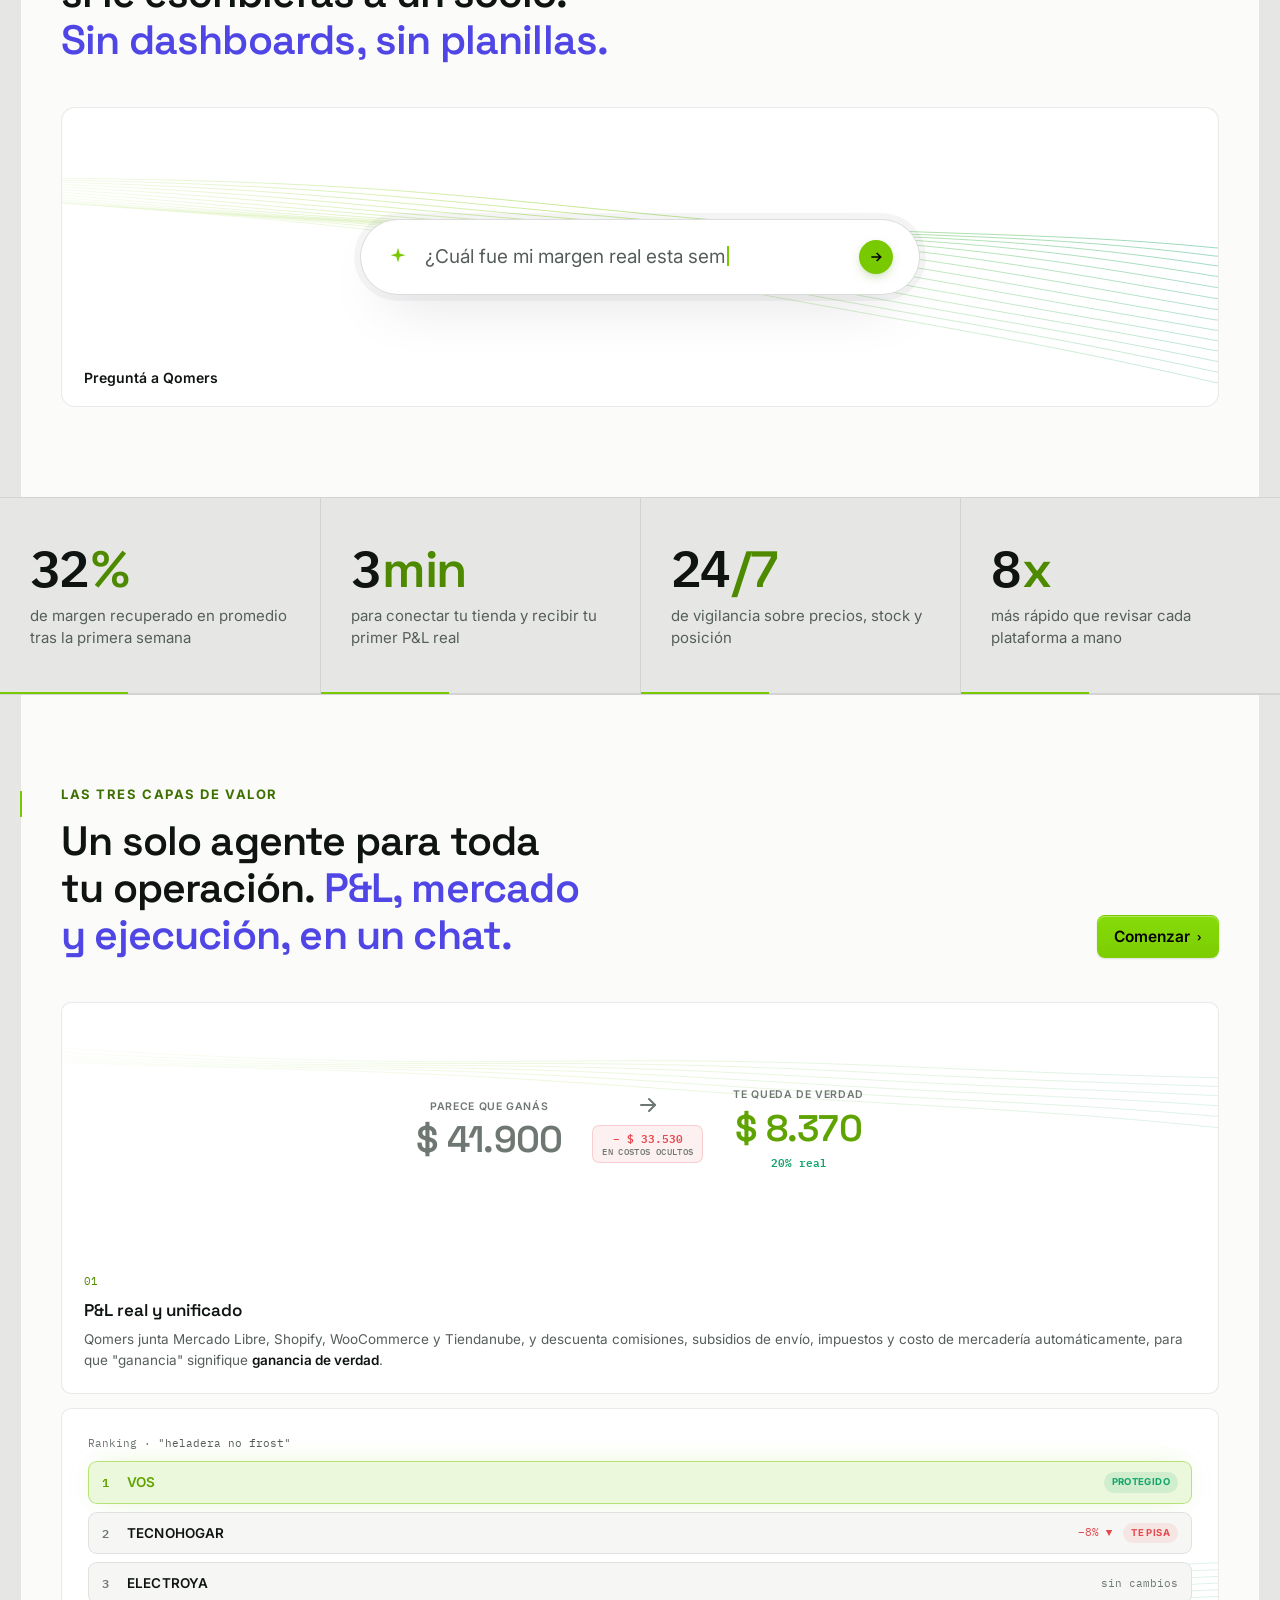
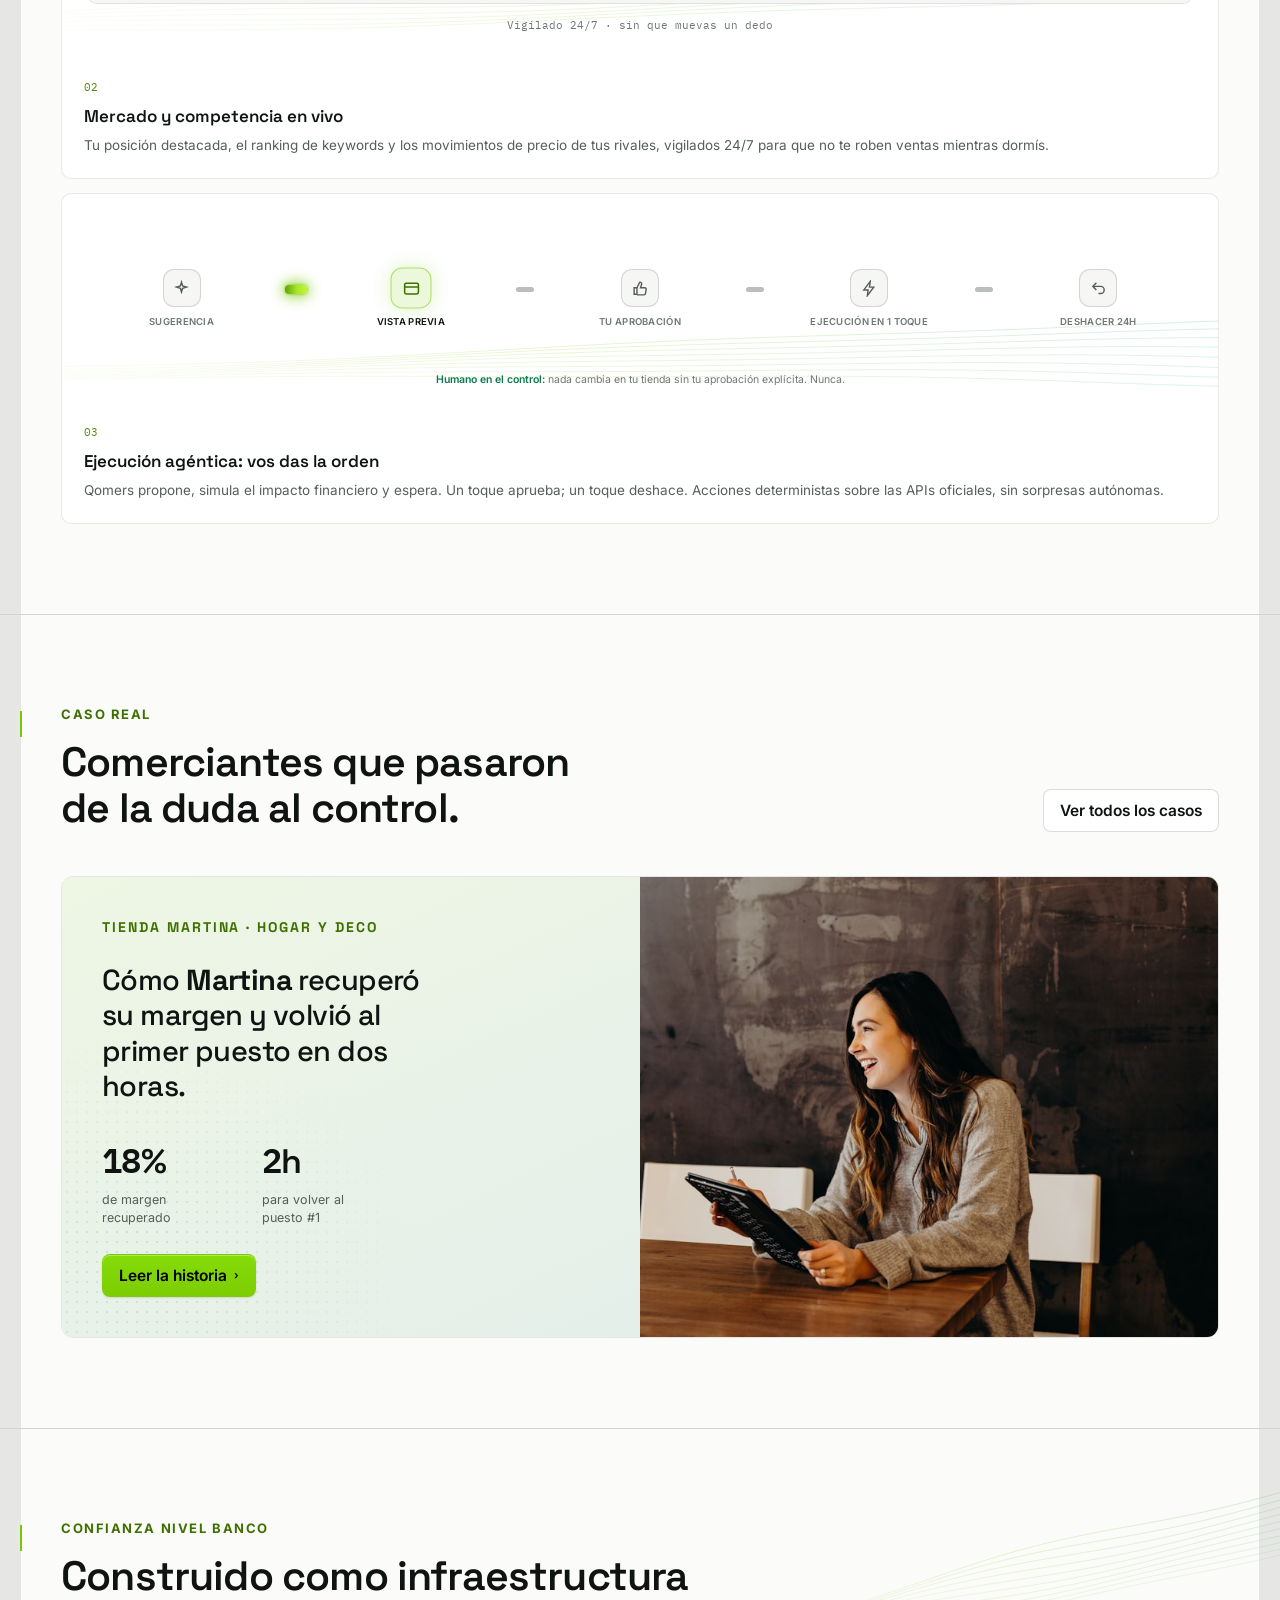
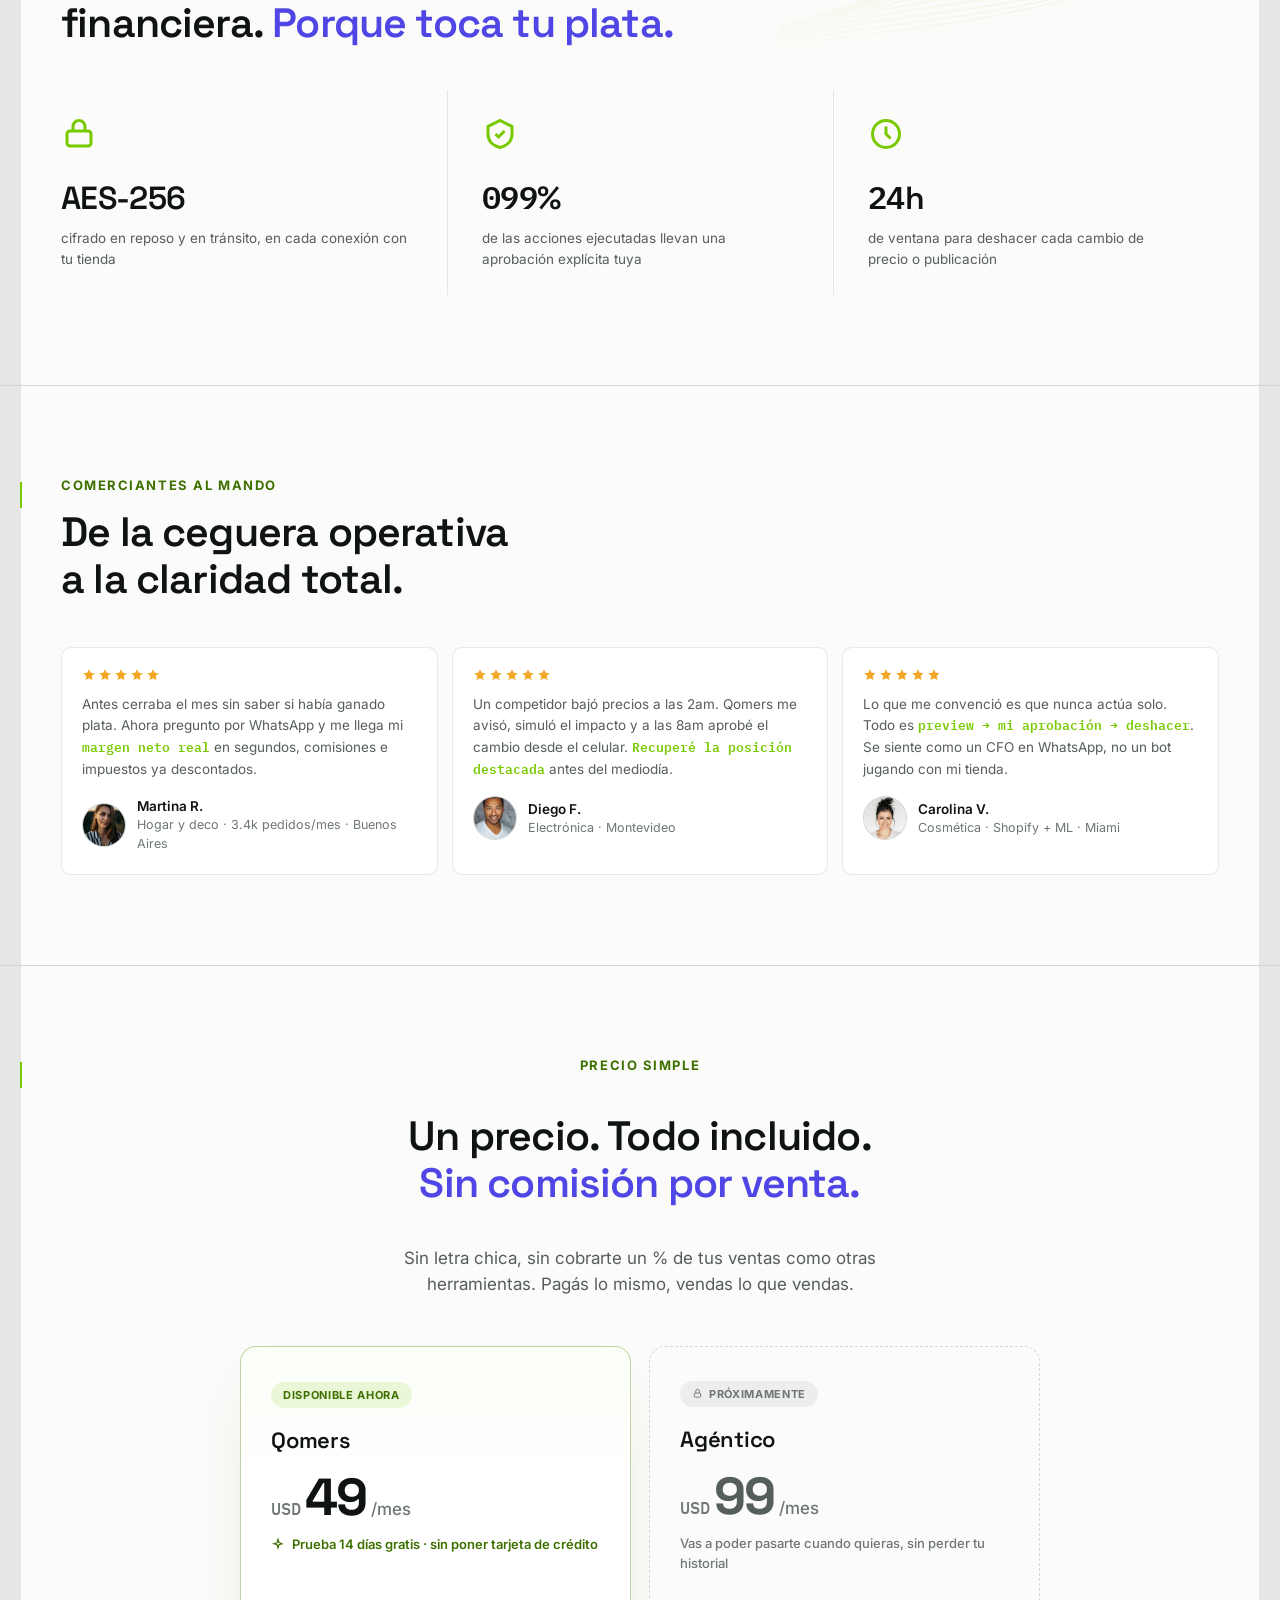
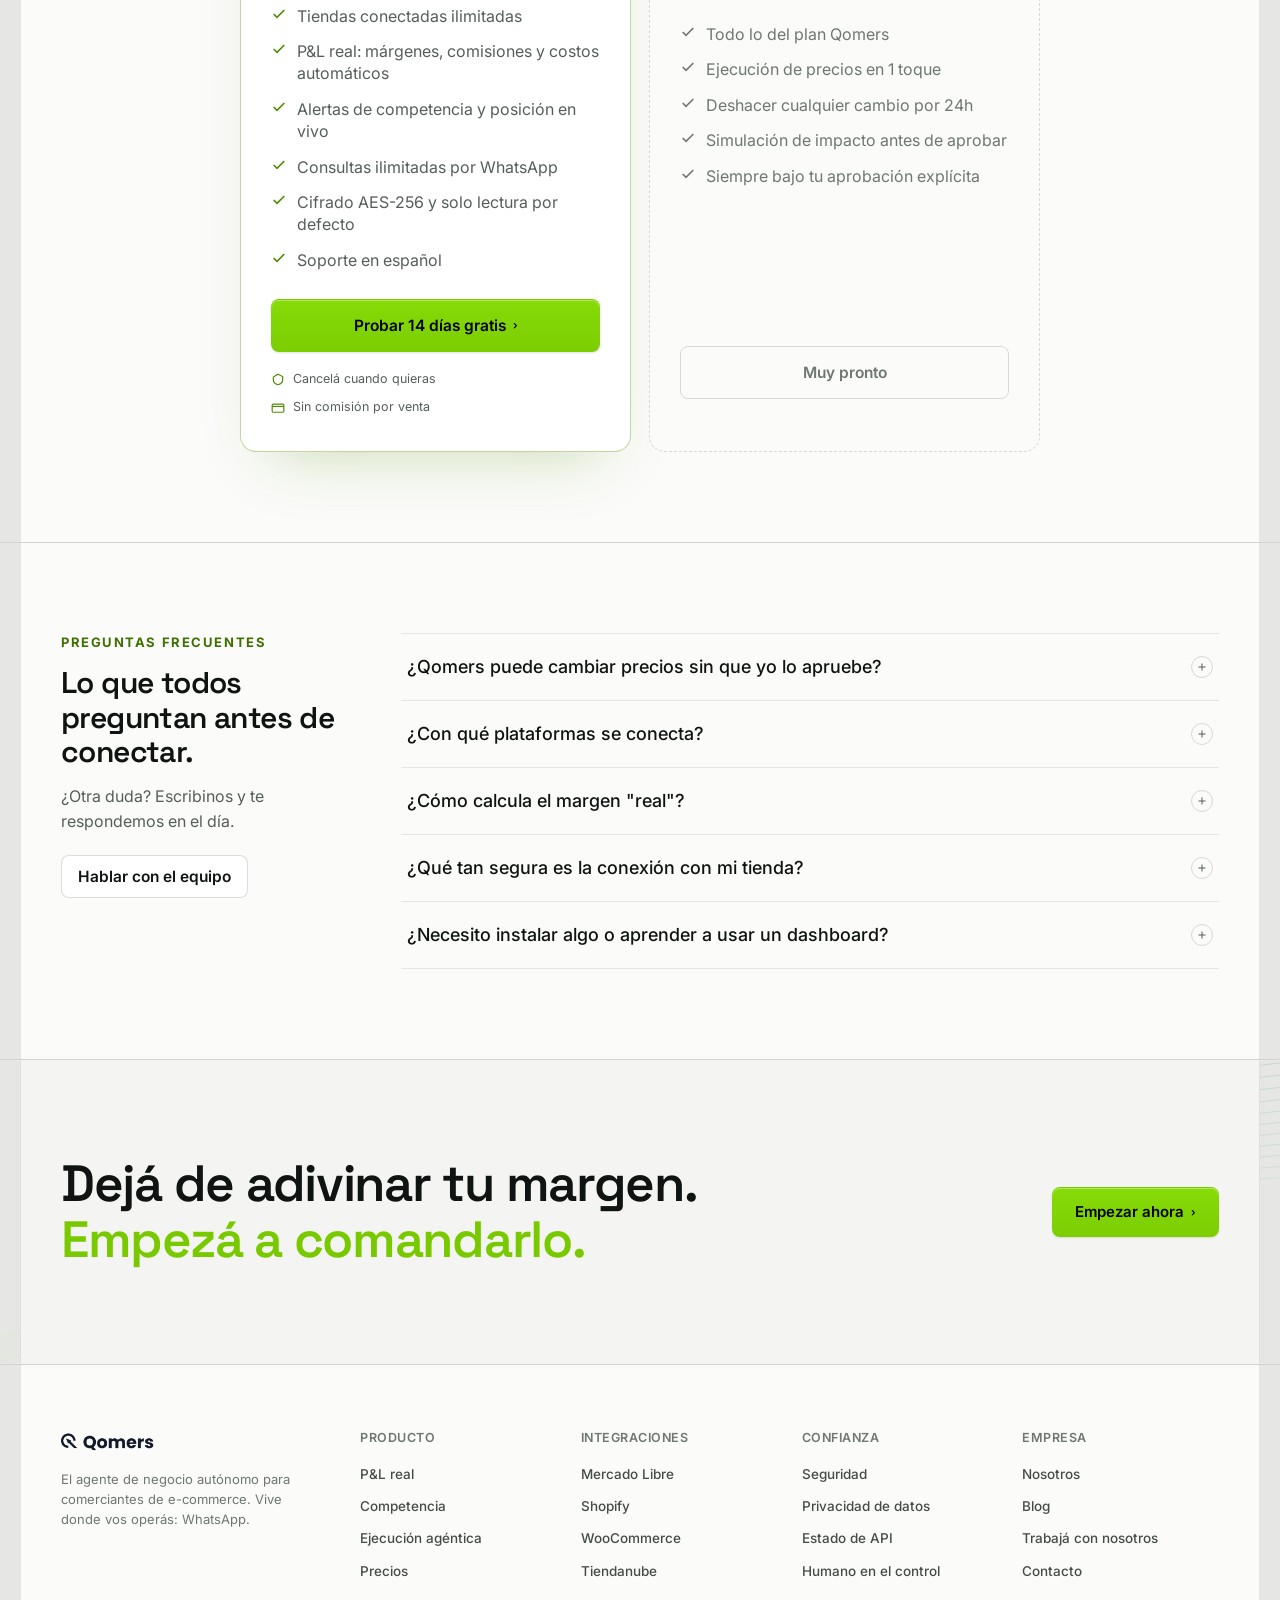
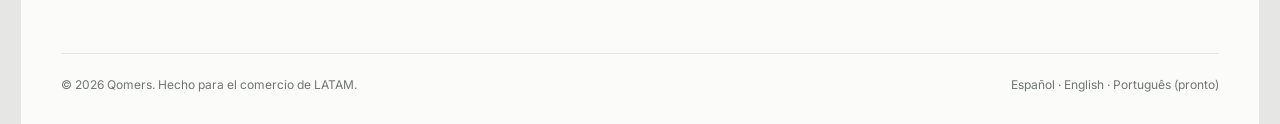
==== commit 87254cd0: "Card polish: count-up on card 01 real profit, subtle pulse on card 02 'te pisa' - 01: $8.370 counts " ====
--- a/index.html
+++ b/index.html
@@ -281,7 +281,7 @@
             </div>
             <div class="plc-side">
               <div class="plc-cap">Te queda de verdad</div>
-              <div class="plc-big win">$ 8.370</div>
+              <div class="plc-big win" id="plWin">$ 8.370</div>
               <div class="plc-sub">20% real</div>
             </div>
           </div>
--- a/css/styles.css
+++ b/css/styles.css
@@ -217,6 +217,10 @@
 .rank-row .rk-tag.ok{background:rgba(18,164,107,.13);color:var(--emerald)}
 .rank-row .rk-tag.warn{background:rgba(229,72,77,.1);color:var(--red)}
 .rank-ft{font-family:var(--mono);font-size:10.5px;color:var(--ink-3);text-align:center;margin-top:6px}
+@media(prefers-reduced-motion:no-preference){
+  .rank-row .rk-tag.warn{animation:tepisa 2.6s ease-in-out infinite}
+  @keyframes tepisa{0%,100%{box-shadow:0 0 0 0 rgba(229,72,77,0)}45%{box-shadow:0 0 0 4px rgba(229,72,77,.14)}}
+}
 
 /* agentic loop */
 .loop{position:absolute;inset:0;display:flex;align-items:center;justify-content:center;gap:6px;padding:0 20px}
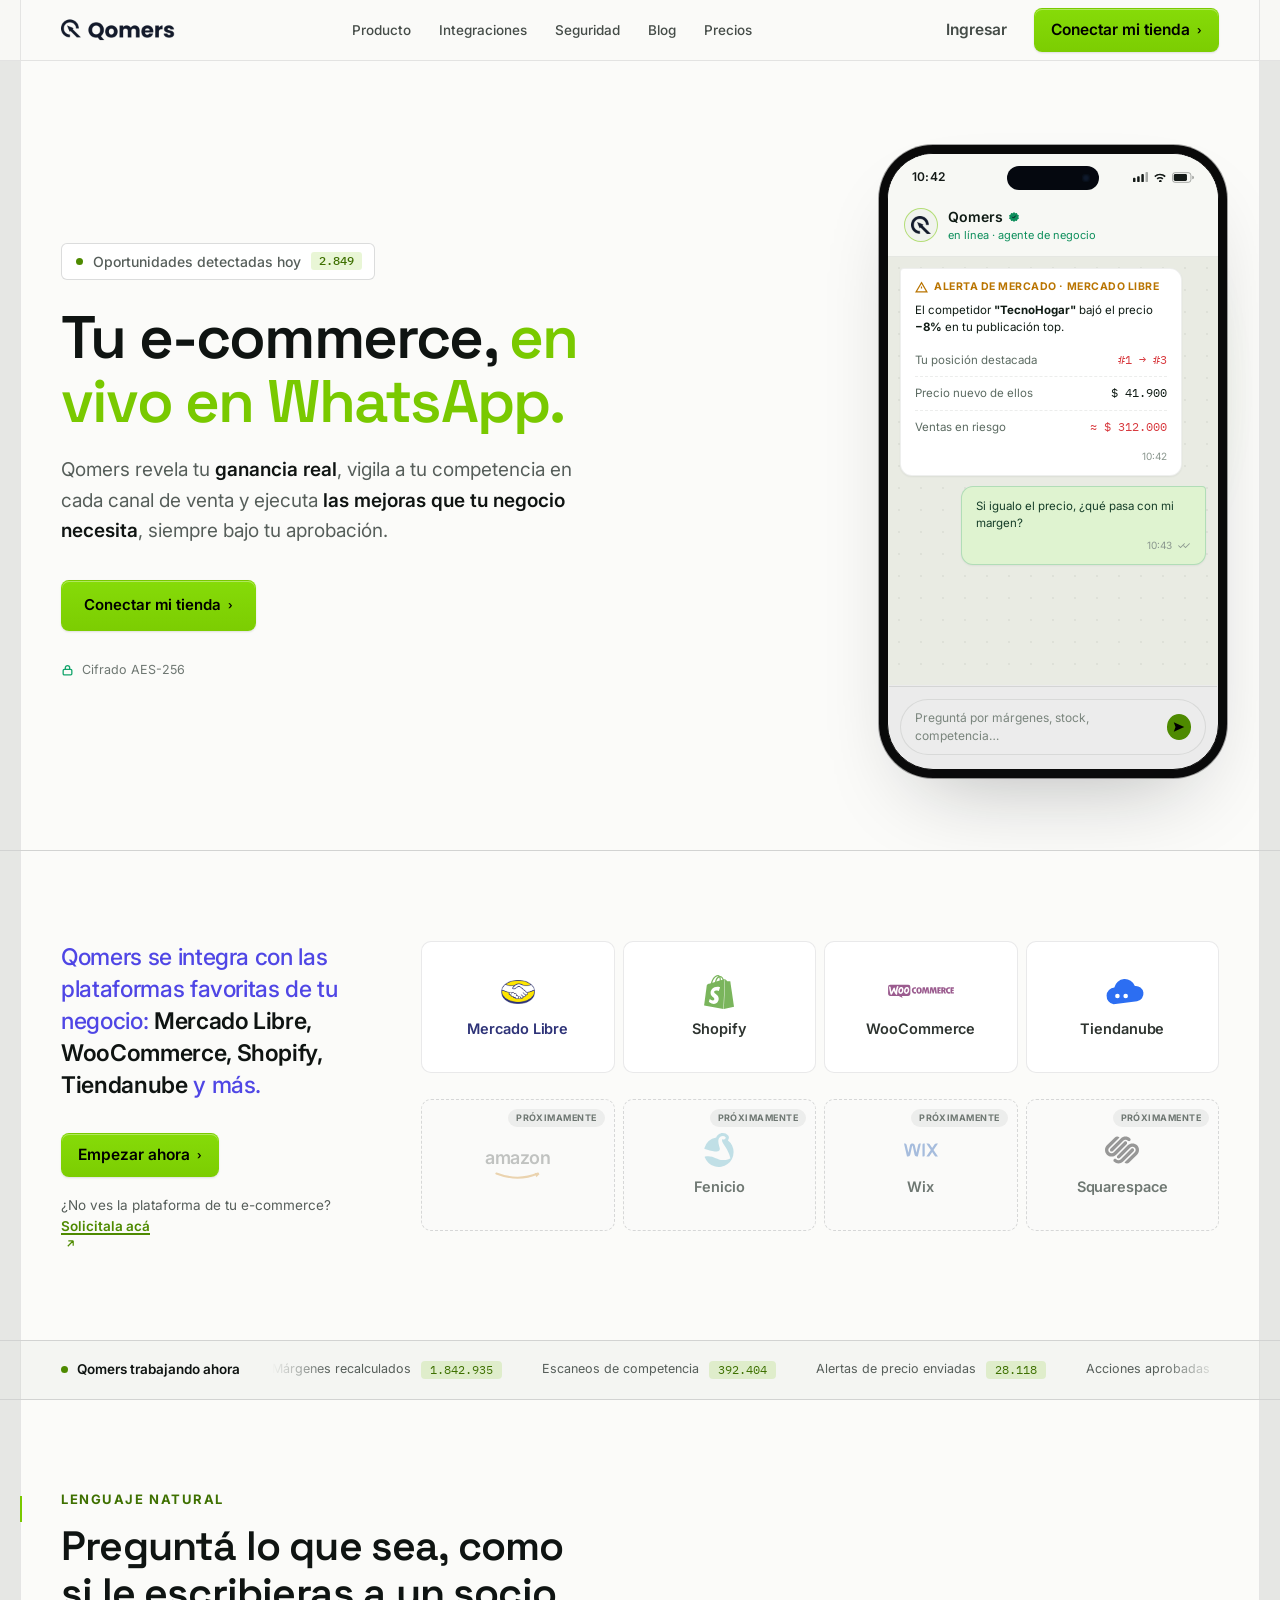
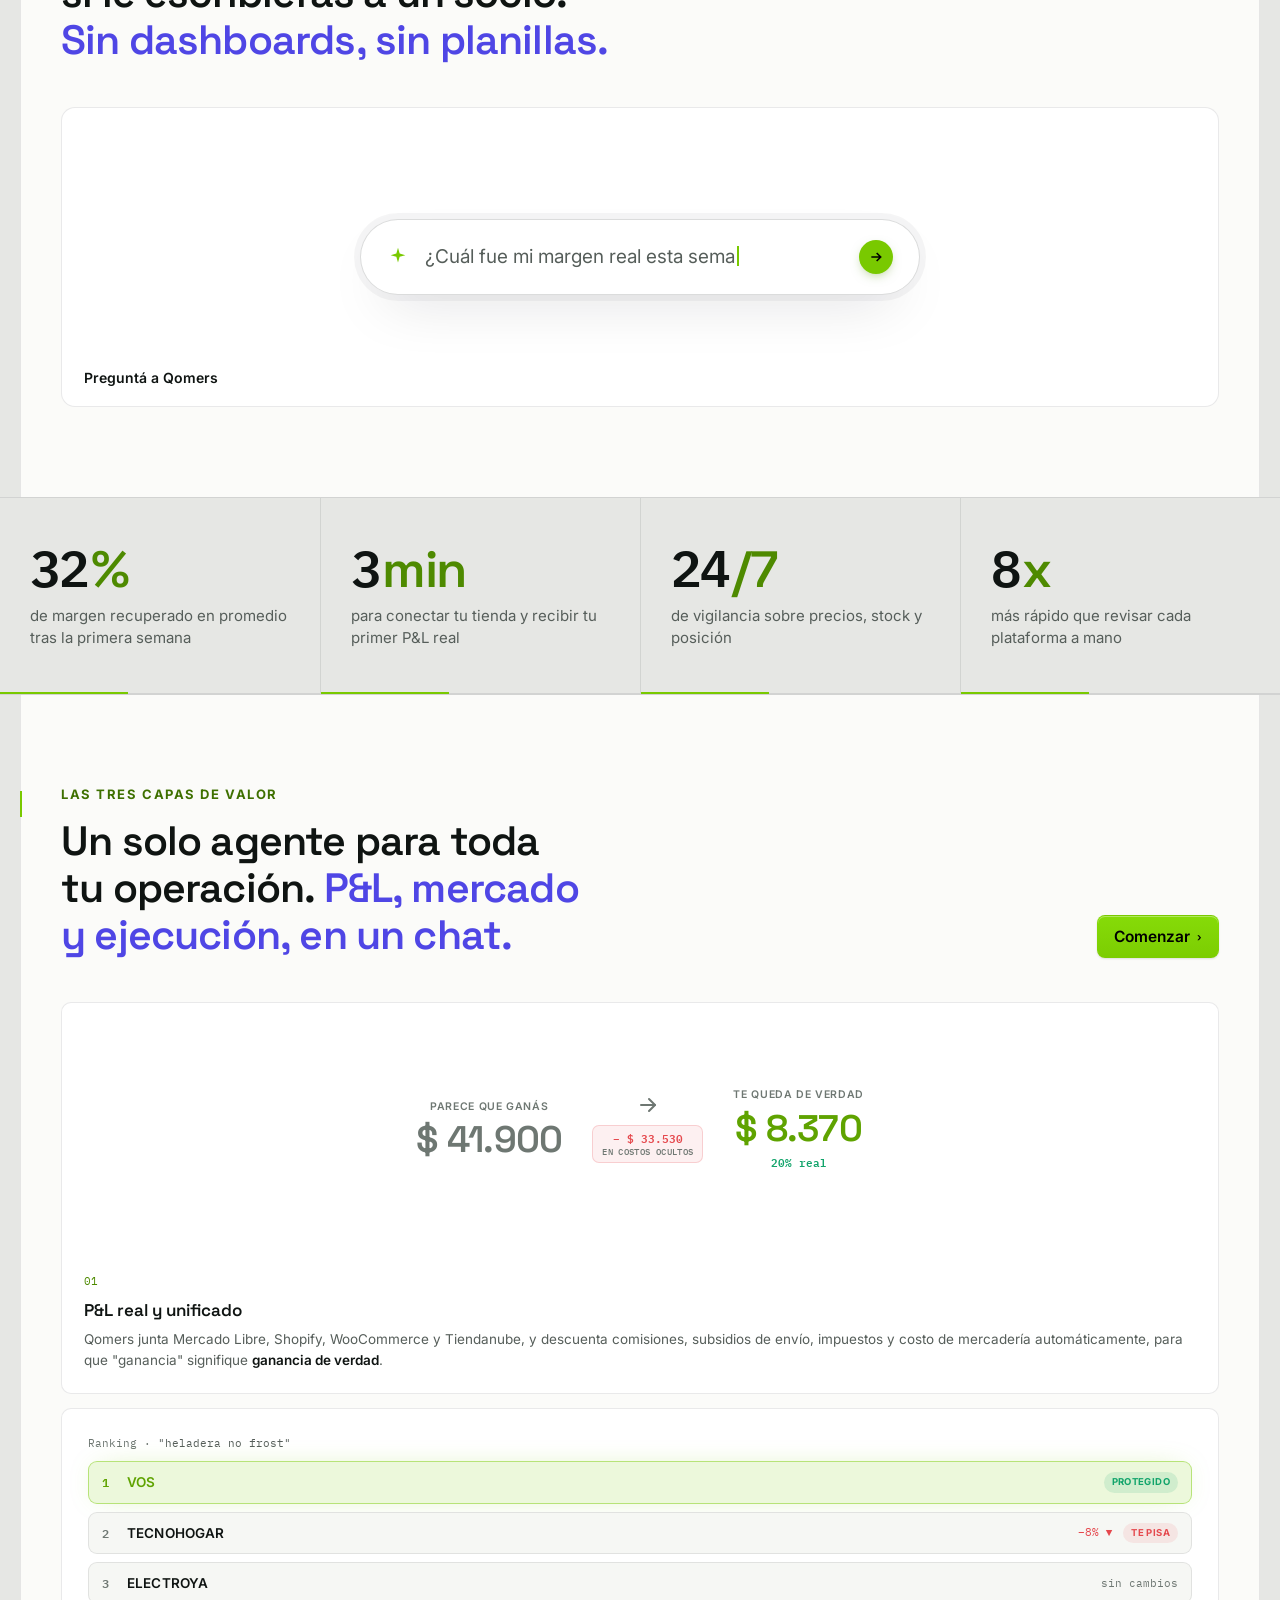
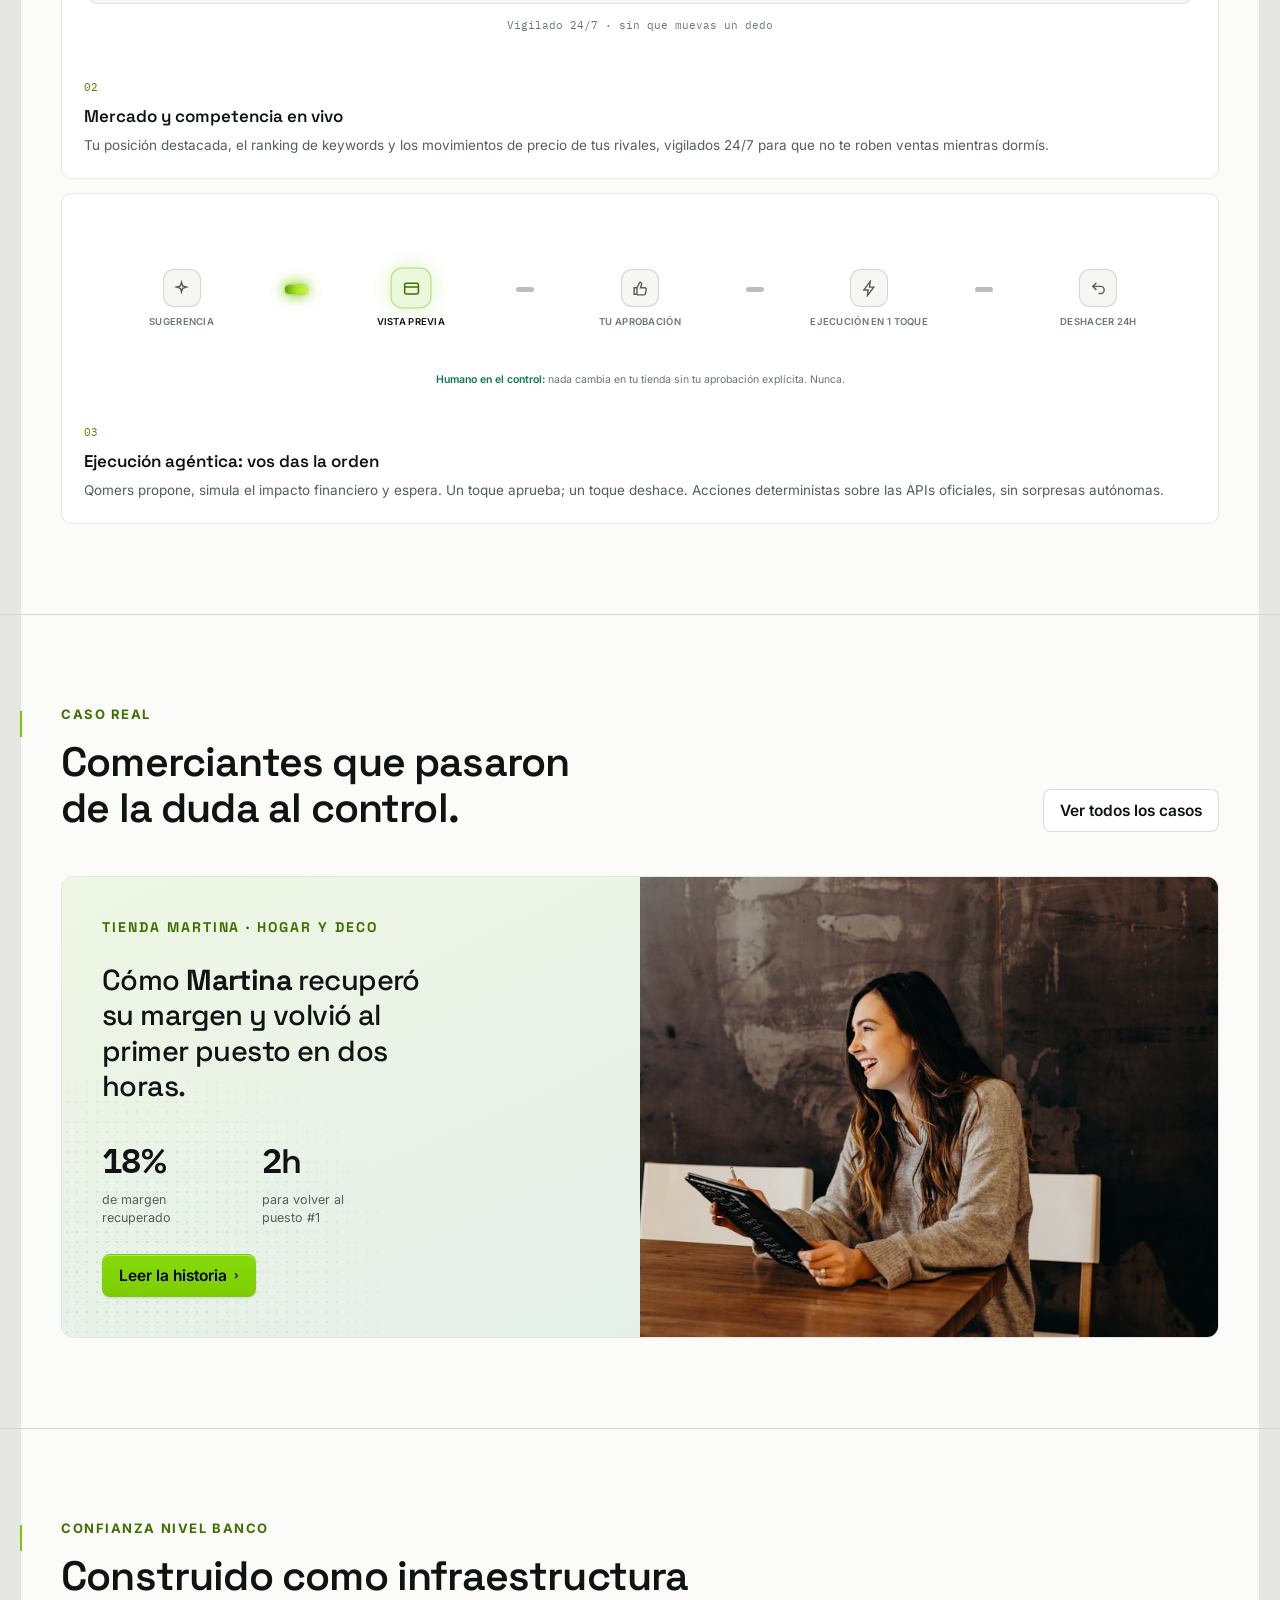
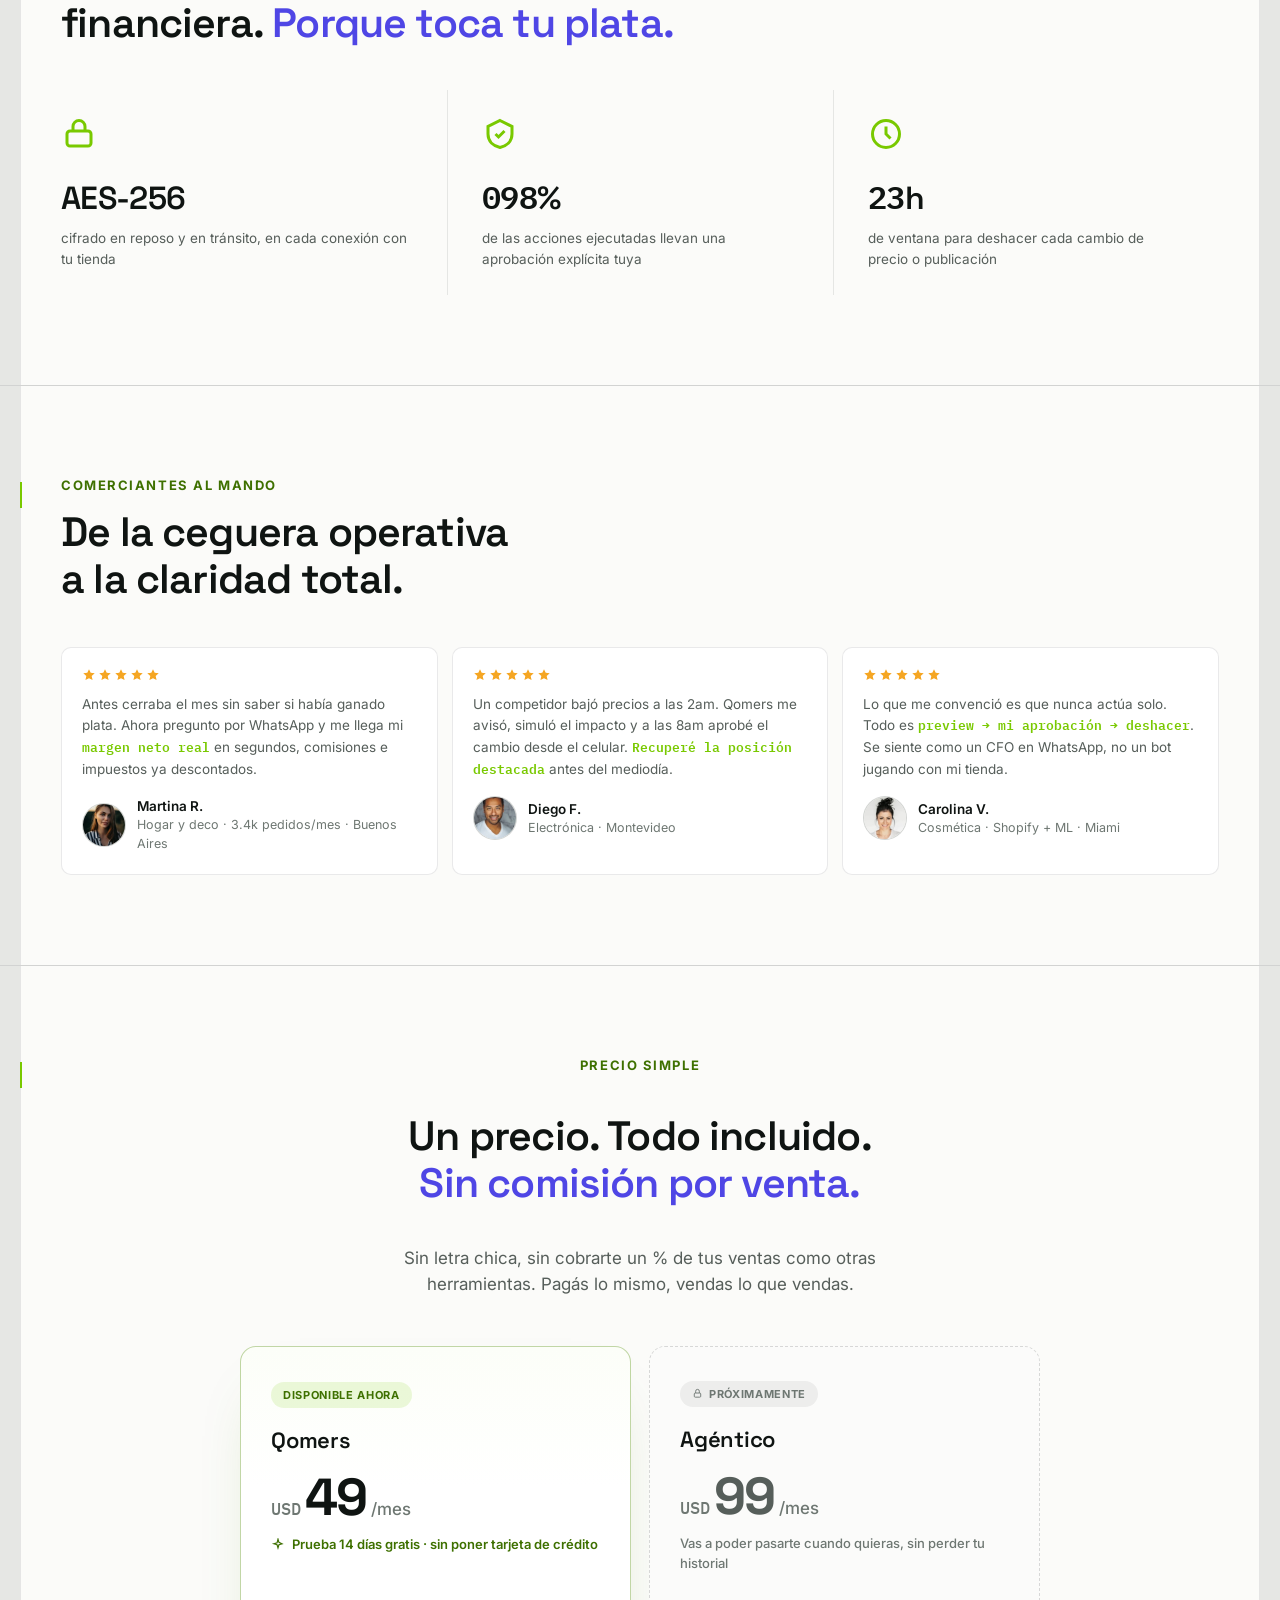
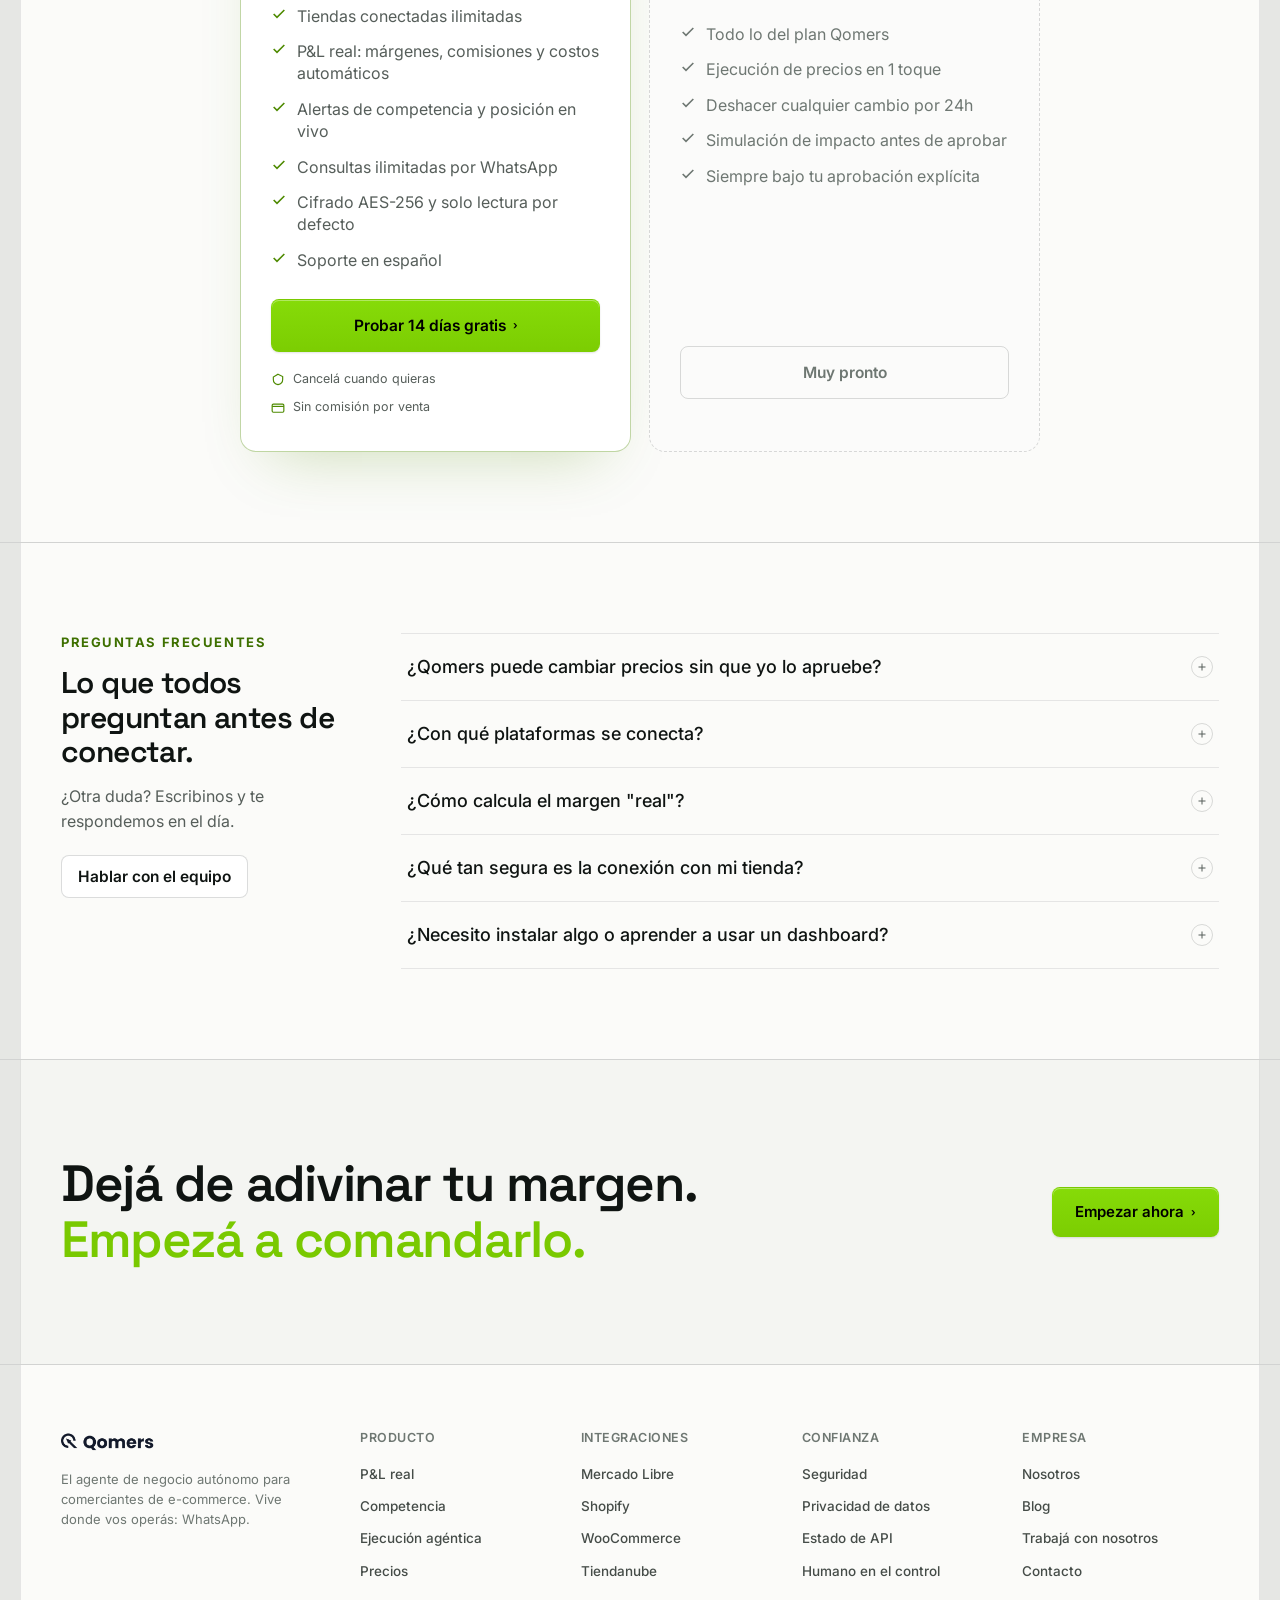
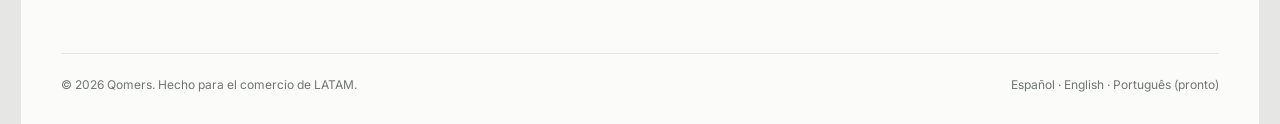
==== commit 8b0a327c: "Value cards: richer, more visible waves (dyn motion + more amp/opacity/speed) The three 'Las tres ca" ====
--- a/index.html
+++ b/index.html
@@ -269,7 +269,7 @@
 
       <div class="bcard w3">
         <div class="b-art">
-          <canvas class="wv" data-waves='{"c1":"#79C900","c2":"#12A46B","n":6,"amp":10,"gap":8,"y0":0.2,"y1":0.4,"thin":true,"op":0.13}'></canvas>
+          <canvas class="wv" data-waves='{"c1":"#79C900","c2":"#12A46B","n":6,"amp":14,"gap":12,"y0":0.2,"y1":0.4,"thin":true,"op":0.2,"spd":3,"dyn":true}'></canvas>
           <div class="plc">
             <div class="plc-side">
               <div class="plc-cap">Parece que ganás</div>
@@ -295,7 +295,7 @@
 
       <div class="bcard w3">
         <div class="b-art">
-          <canvas class="wv" data-waves='{"c1":"#79C900","c2":"#12A46B","n":6,"amp":9,"gap":8,"y0":0.85,"y1":0.7,"thin":true,"op":0.12}'></canvas>
+          <canvas class="wv" data-waves='{"c1":"#79C900","c2":"#12A46B","n":6,"amp":14,"gap":12,"y0":0.85,"y1":0.7,"thin":true,"op":0.2,"spd":3,"dyn":true}'></canvas>
           <div class="rank">
             <div class="rank-hd">Ranking · <span>"heladera no frost"</span></div>
             <div class="rank-row you">
@@ -326,7 +326,7 @@
 
       <div class="bcard w3 loop-card">
         <div class="b-art" style="height:210px">
-          <canvas class="wv" data-waves='{"c1":"#79C900","c2":"#12A46B","n":8,"amp":8,"gap":7,"y0":0.85,"y1":0.75,"thin":true,"op":0.18}'></canvas>
+          <canvas class="wv" data-waves='{"c1":"#79C900","c2":"#12A46B","n":8,"amp":13,"gap":11,"y0":0.85,"y1":0.75,"thin":true,"op":0.24,"spd":3,"dyn":true}'></canvas>
           <div class="loop" id="loop">
             <div class="lstep on"><div class="lnode"><svg viewBox="0 0 24 24" fill="none" stroke="currentColor" stroke-width="2"><path d="M12 3l1.6 5.4L19 10l-5.4 1.6L12 17l-1.6-5.4L5 10l5.4-1.6z"/></svg></div><div class="llbl">Sugerencia</div></div>
             <div class="llink"></div>
--- a/css/styles.css
+++ b/css/styles.css
@@ -217,6 +217,8 @@
 .rank-row .rk-tag.ok{background:rgba(18,164,107,.13);color:var(--emerald)}
 .rank-row .rk-tag.warn{background:rgba(229,72,77,.1);color:var(--red)}
 .rank-ft{font-family:var(--mono);font-size:10.5px;color:var(--ink-3);text-align:center;margin-top:6px}
+.rank.armed .rank-row{opacity:0;transform:translateY(9px);transition:opacity .5s var(--ease),transform .5s var(--ease)}
+.rank.armed .rank-row.in{opacity:1;transform:none}
 @media(prefers-reduced-motion:no-preference){
   .rank-row .rk-tag.warn{animation:tepisa 2.6s ease-in-out infinite}
   @keyframes tepisa{0%,100%{box-shadow:0 0 0 0 rgba(229,72,77,0)}45%{box-shadow:0 0 0 4px rgba(229,72,77,.14)}}
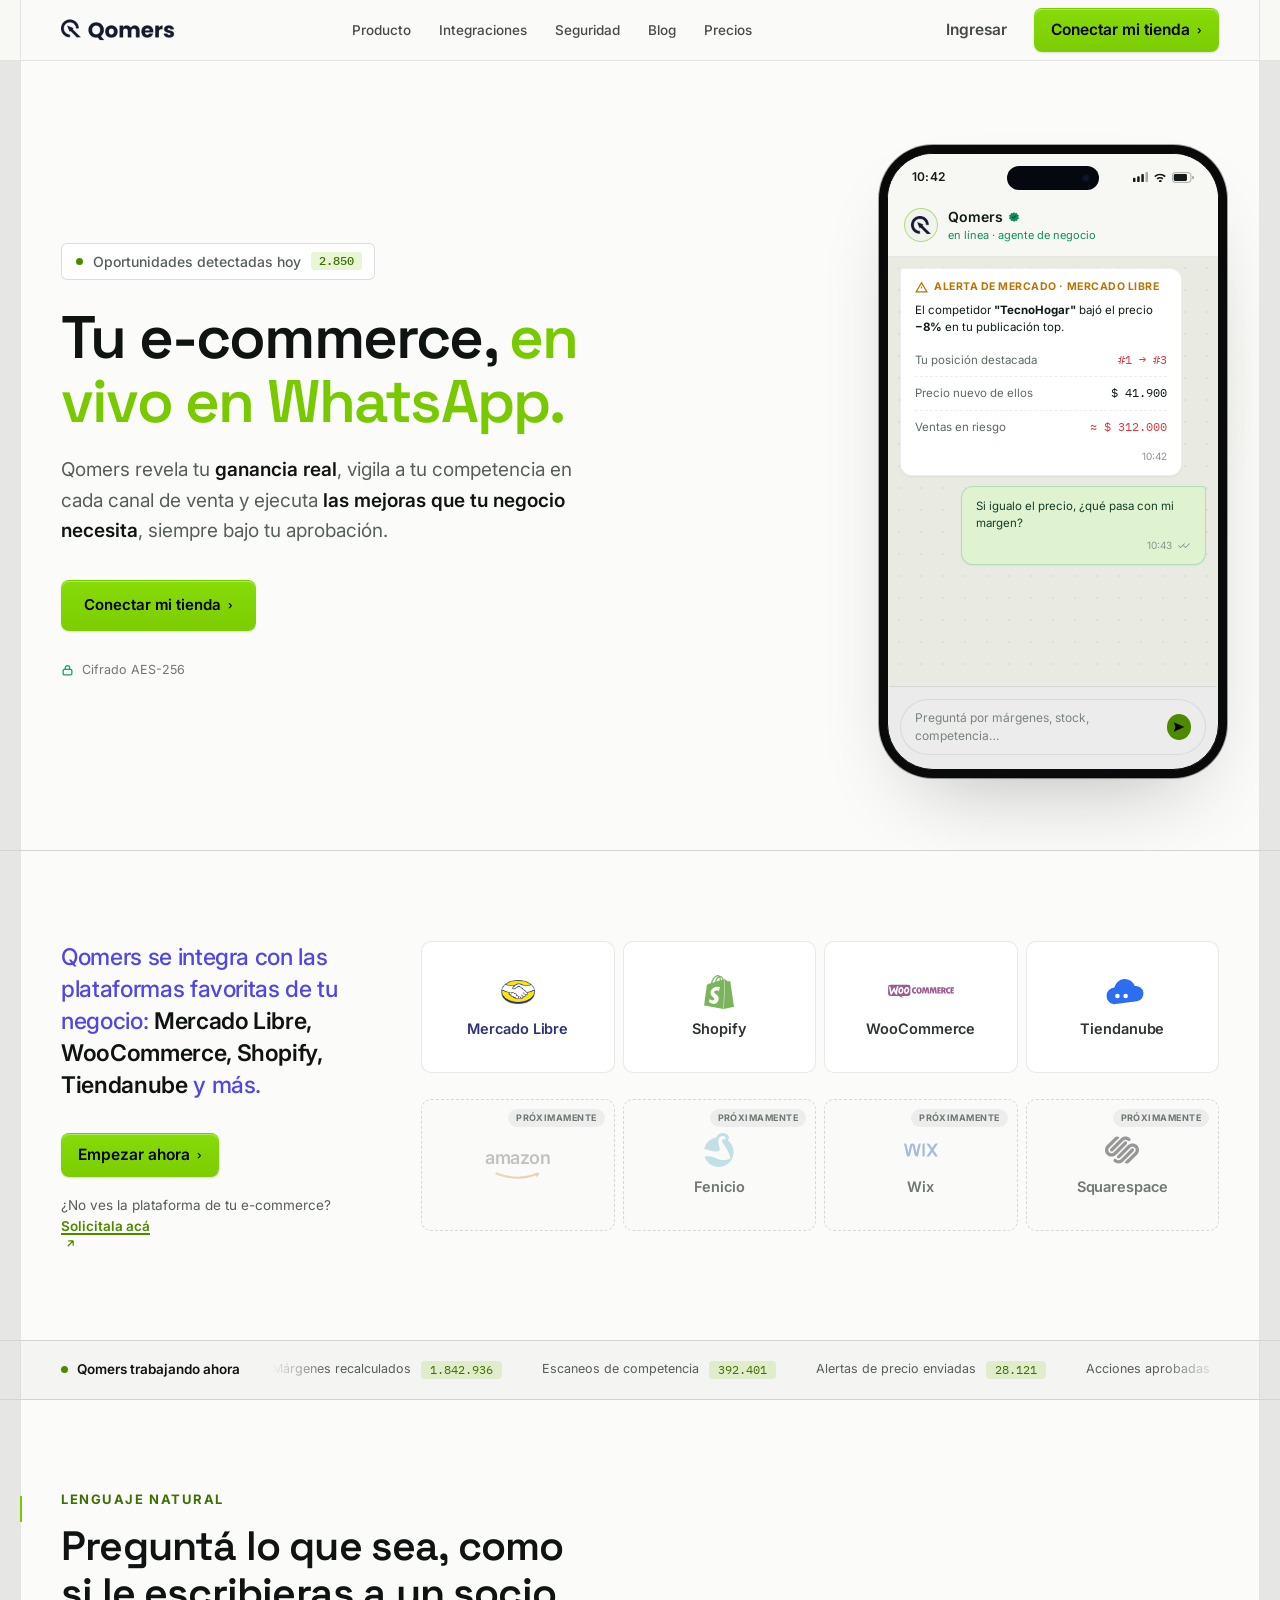
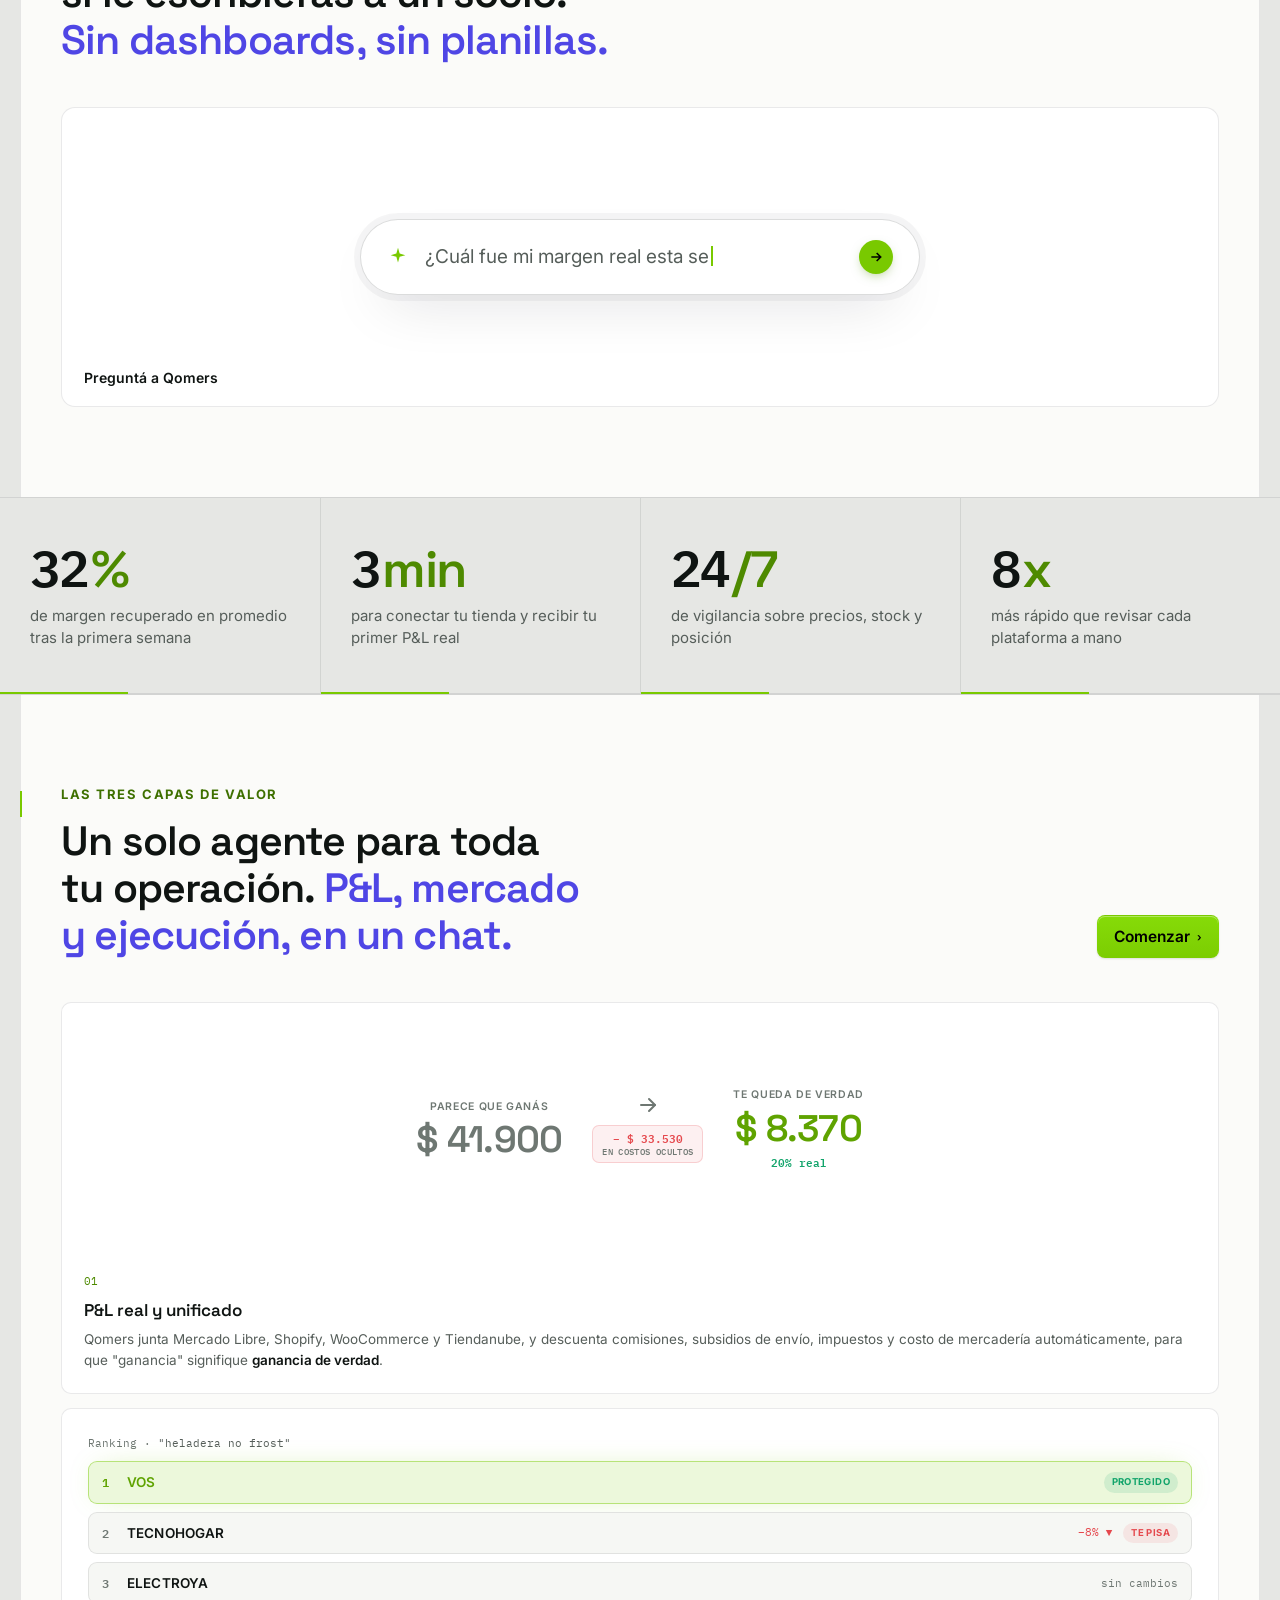
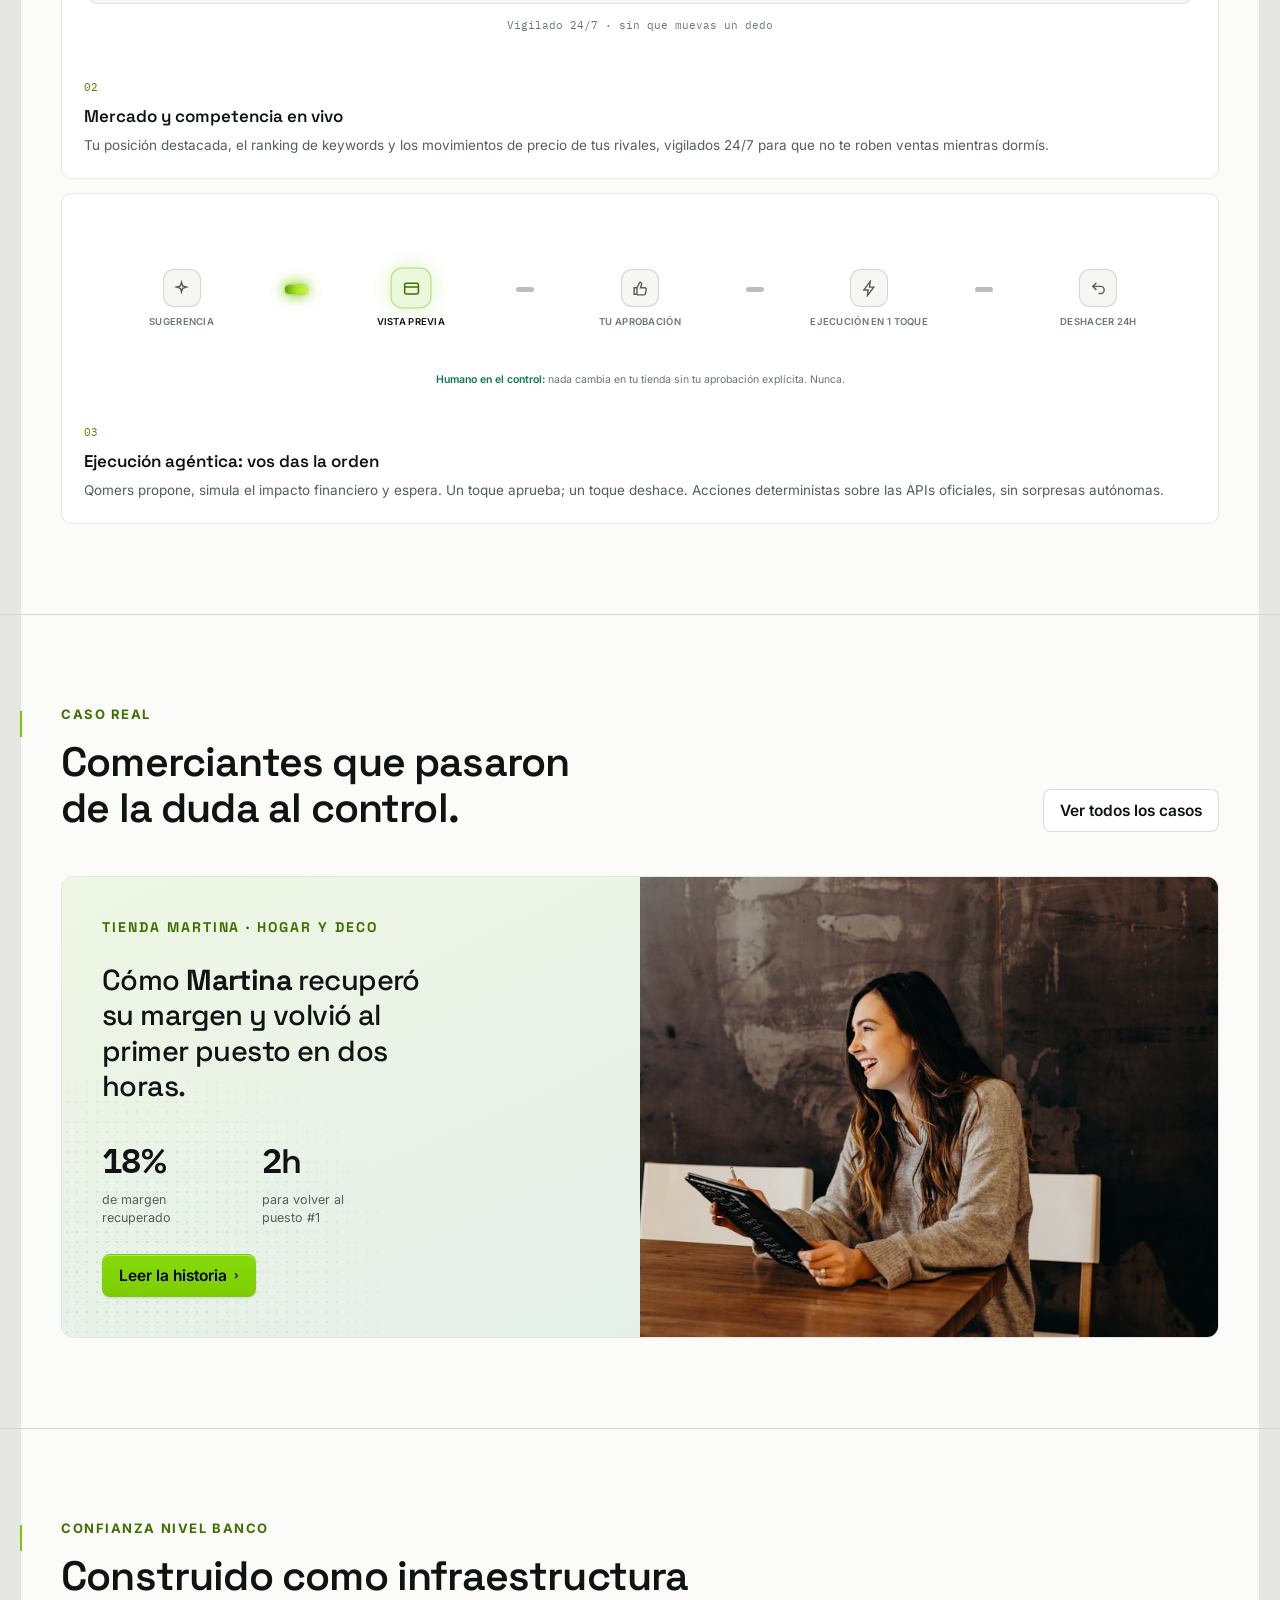
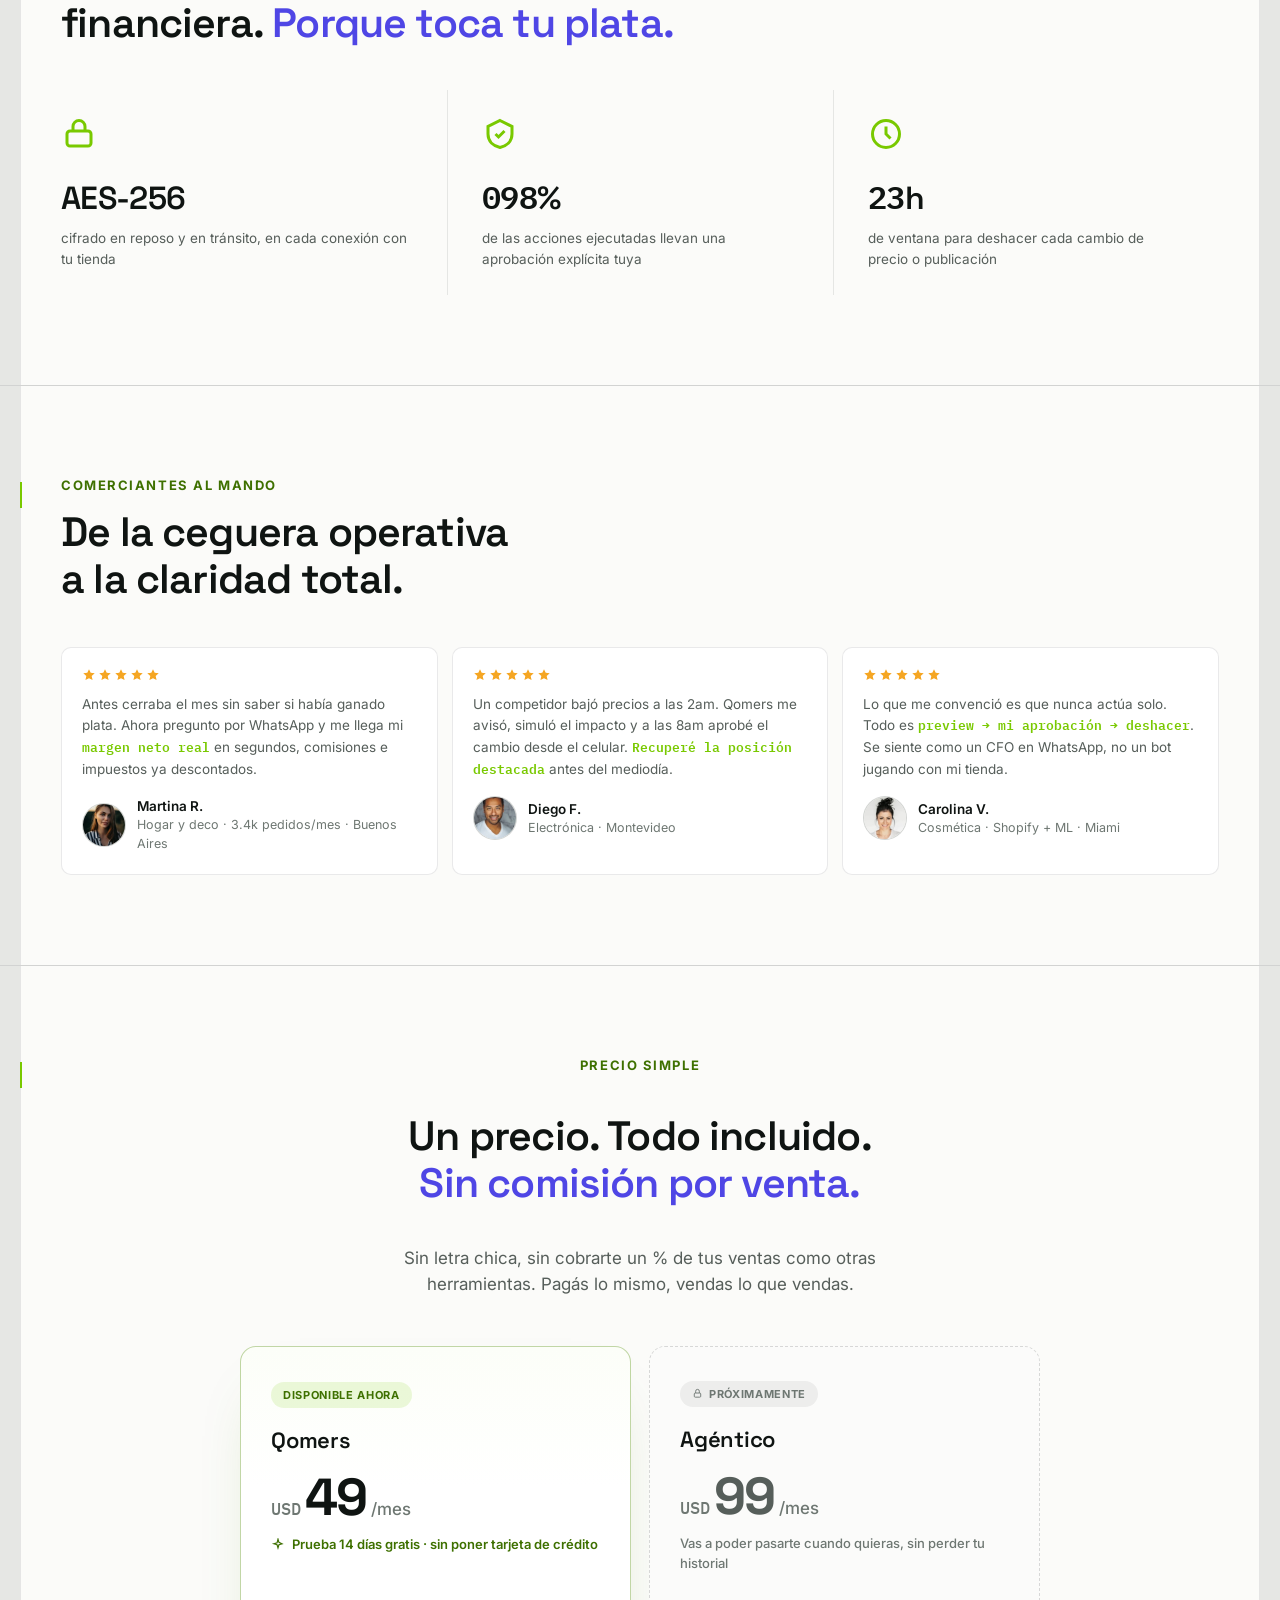
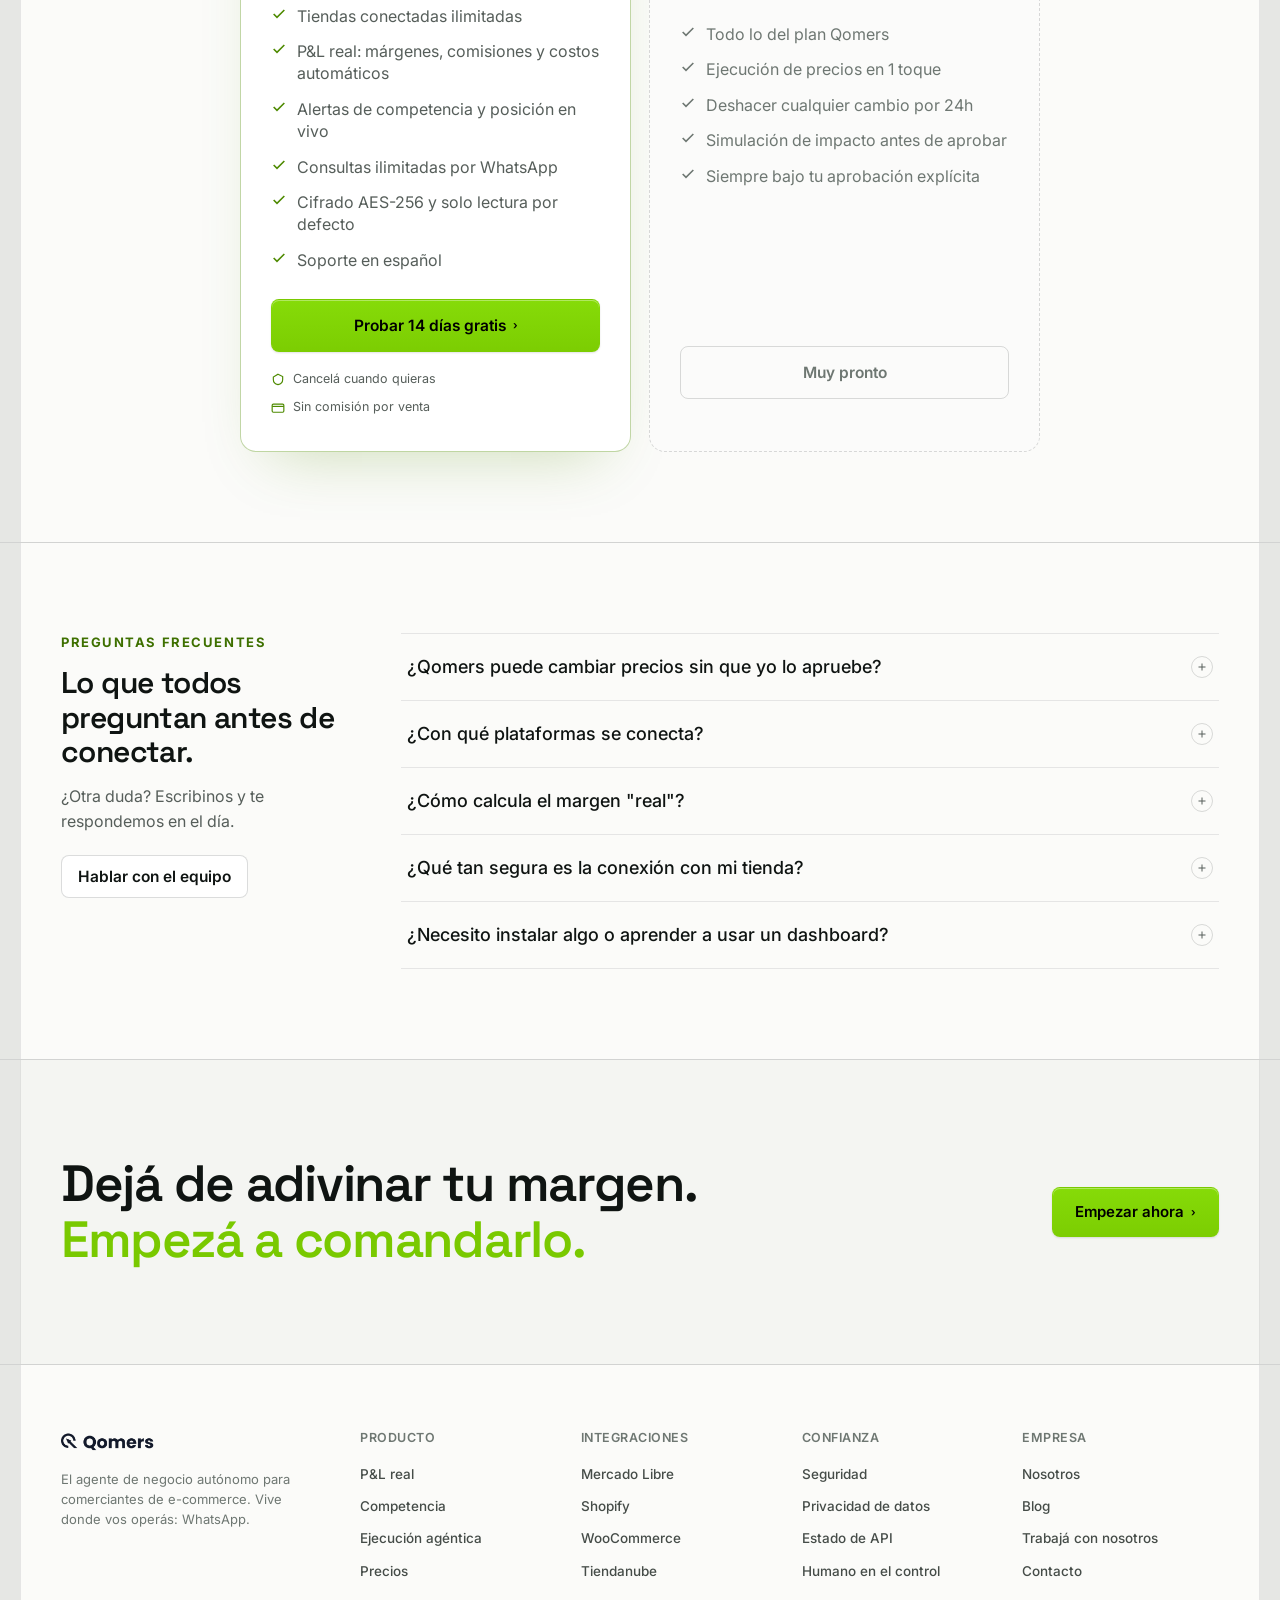
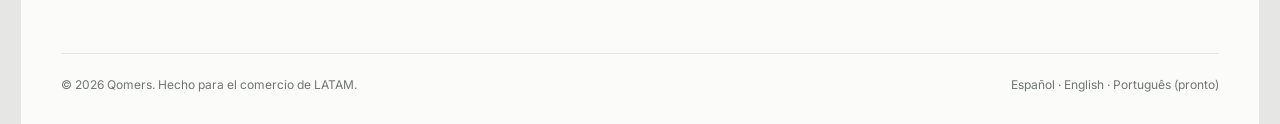
==== commit 1e9e2bf1: "Value card waves: add frequency multiplier (fx) + more amplitude/range The card waves read as gentle" ====
--- a/index.html
+++ b/index.html
@@ -269,7 +269,7 @@
 
       <div class="bcard w3">
         <div class="b-art">
-          <canvas class="wv" data-waves='{"c1":"#79C900","c2":"#12A46B","n":6,"amp":14,"gap":12,"y0":0.2,"y1":0.4,"thin":true,"op":0.2,"spd":3,"dyn":true}'></canvas>
+          <canvas class="wv" data-waves='{"c1":"#79C900","c2":"#12A46B","n":6,"amp":26,"gap":13,"y0":0.12,"y1":0.38,"thin":true,"op":0.22,"spd":3,"dyn":true,"fx":1.7}'></canvas>
           <div class="plc">
             <div class="plc-side">
               <div class="plc-cap">Parece que ganás</div>
@@ -295,7 +295,7 @@
 
       <div class="bcard w3">
         <div class="b-art">
-          <canvas class="wv" data-waves='{"c1":"#79C900","c2":"#12A46B","n":6,"amp":14,"gap":12,"y0":0.85,"y1":0.7,"thin":true,"op":0.2,"spd":3,"dyn":true}'></canvas>
+          <canvas class="wv" data-waves='{"c1":"#79C900","c2":"#12A46B","n":6,"amp":28,"gap":14,"y0":0.82,"y1":0.56,"thin":true,"op":0.22,"spd":3,"dyn":true,"fx":1.7}'></canvas>
           <div class="rank">
             <div class="rank-hd">Ranking · <span>"heladera no frost"</span></div>
             <div class="rank-row you">
@@ -326,7 +326,7 @@
 
       <div class="bcard w3 loop-card">
         <div class="b-art" style="height:210px">
-          <canvas class="wv" data-waves='{"c1":"#79C900","c2":"#12A46B","n":8,"amp":13,"gap":11,"y0":0.85,"y1":0.75,"thin":true,"op":0.24,"spd":3,"dyn":true}'></canvas>
+          <canvas class="wv" data-waves='{"c1":"#79C900","c2":"#12A46B","n":8,"amp":26,"gap":12,"y0":0.86,"y1":0.66,"thin":true,"op":0.26,"spd":3,"dyn":true,"fx":1.7}'></canvas>
           <div class="loop" id="loop">
             <div class="lstep on"><div class="lnode"><svg viewBox="0 0 24 24" fill="none" stroke="currentColor" stroke-width="2"><path d="M12 3l1.6 5.4L19 10l-5.4 1.6L12 17l-1.6-5.4L5 10l5.4-1.6z"/></svg></div><div class="llbl">Sugerencia</div></div>
             <div class="llink"></div>
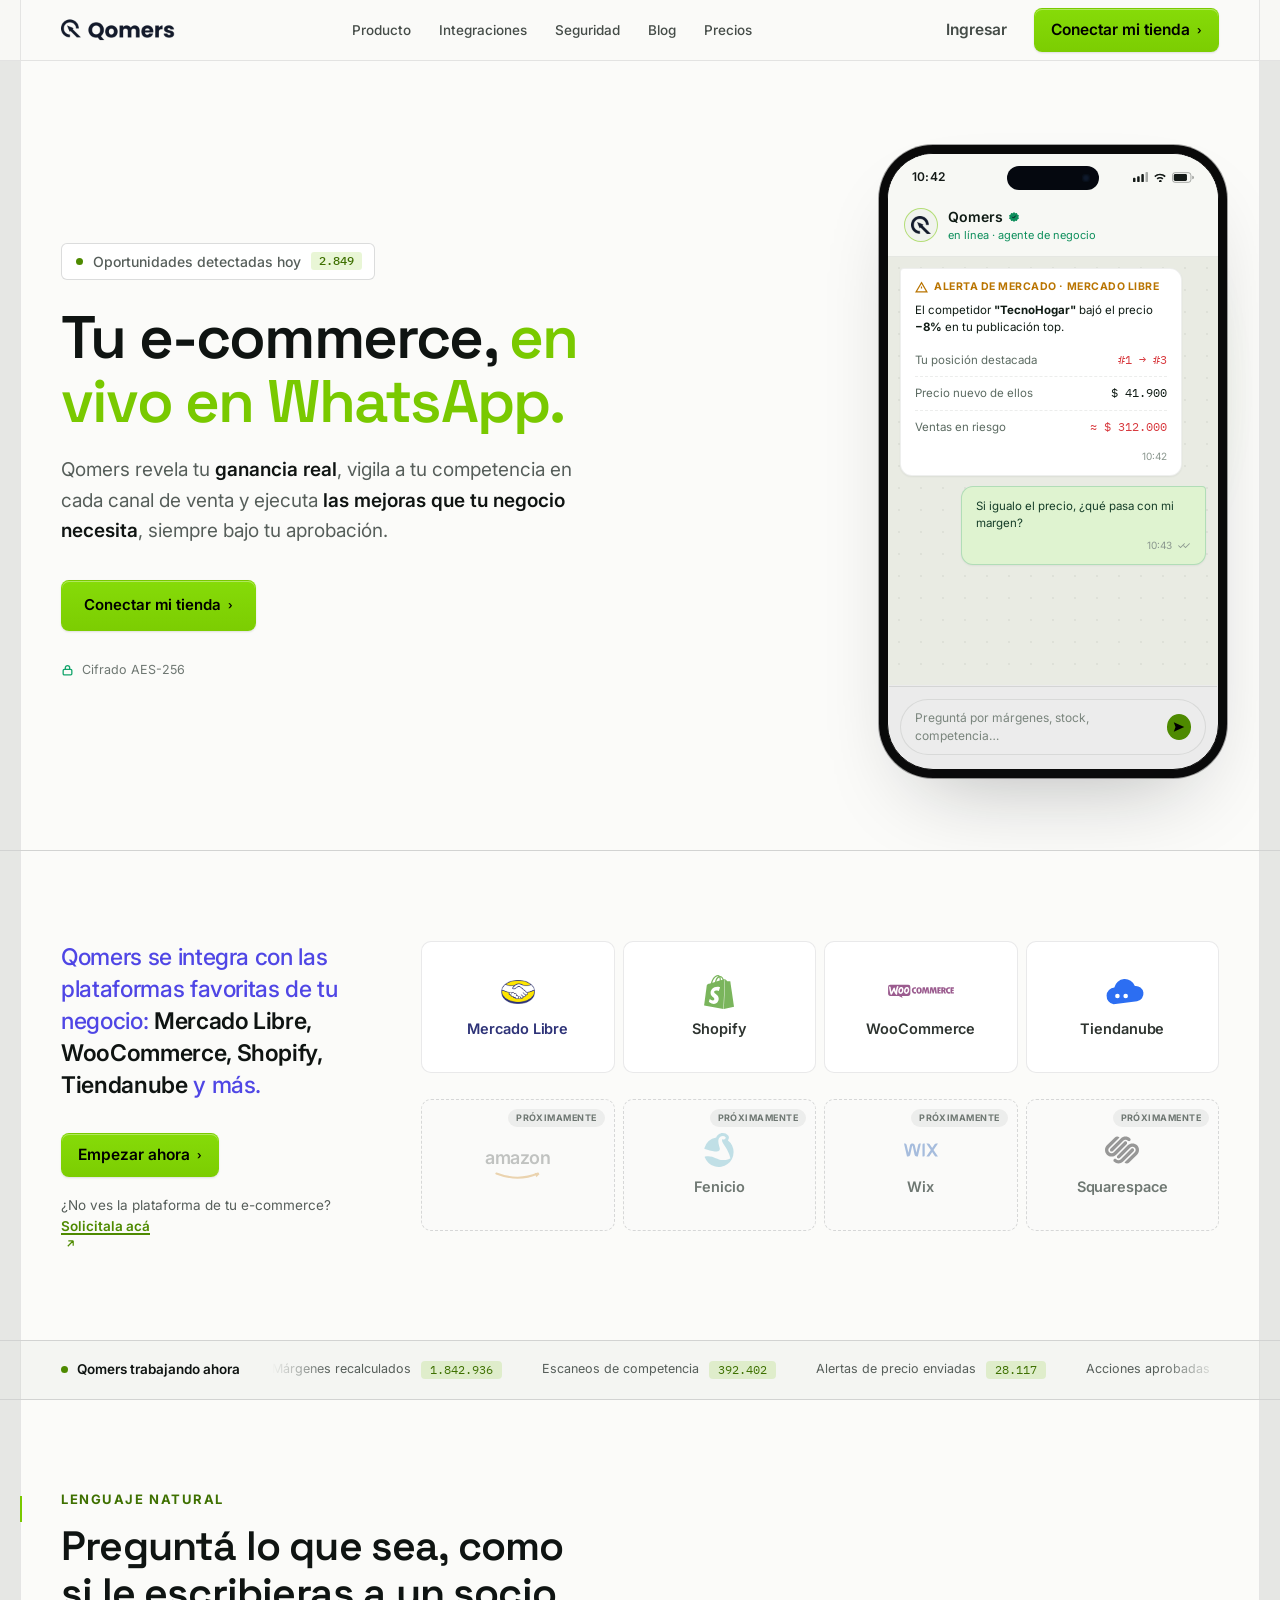
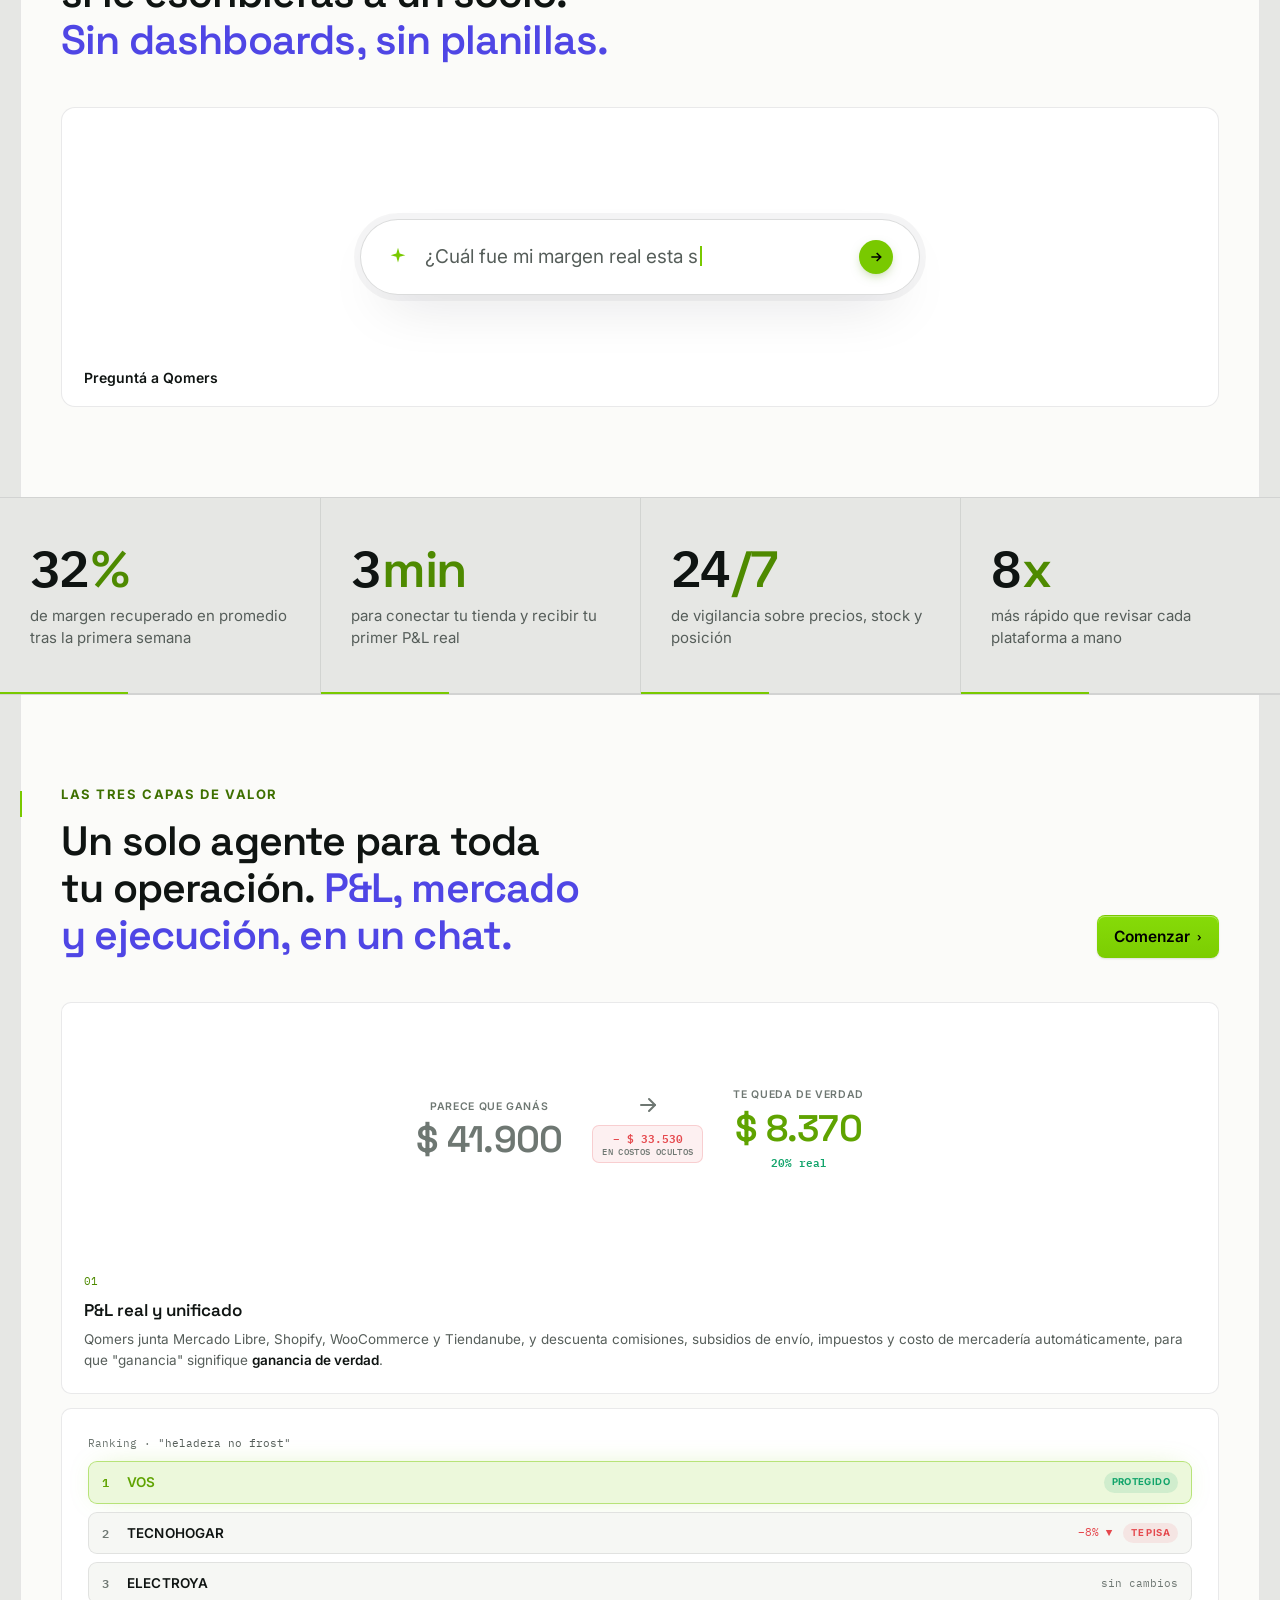
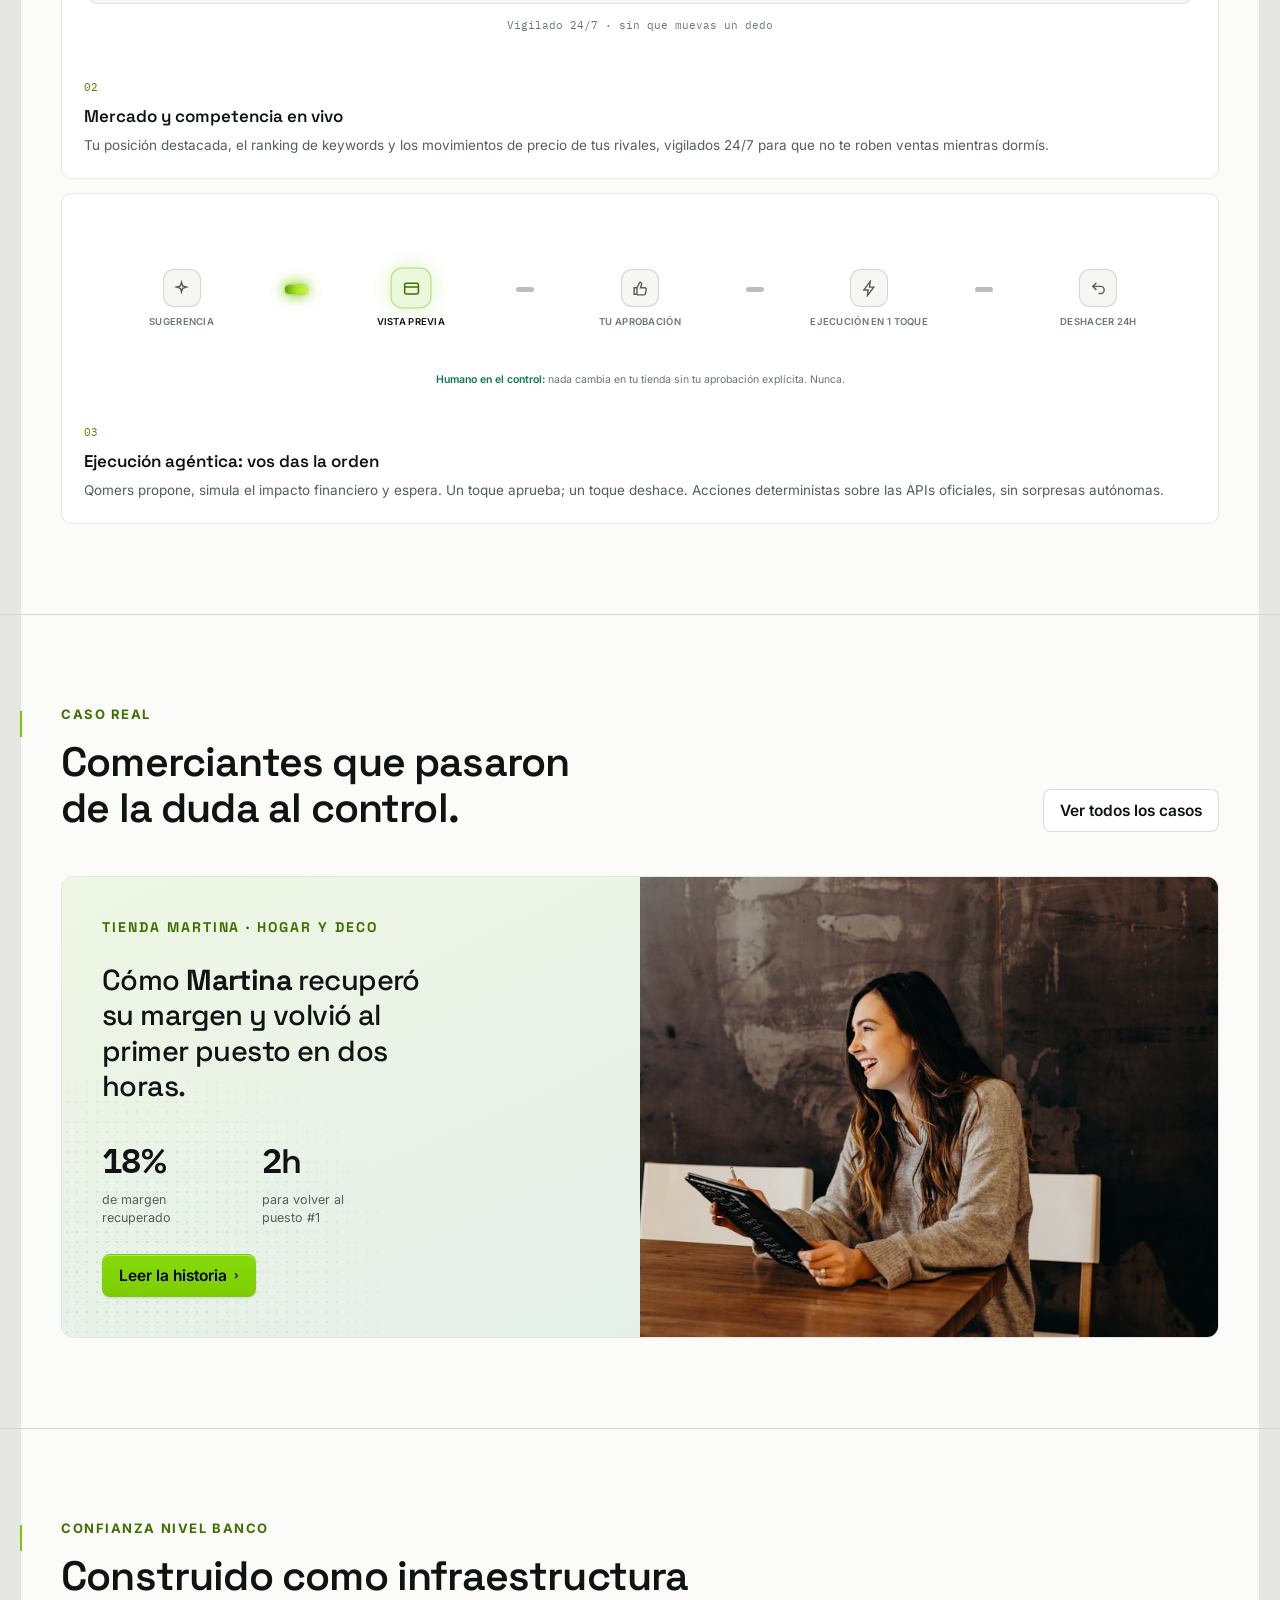
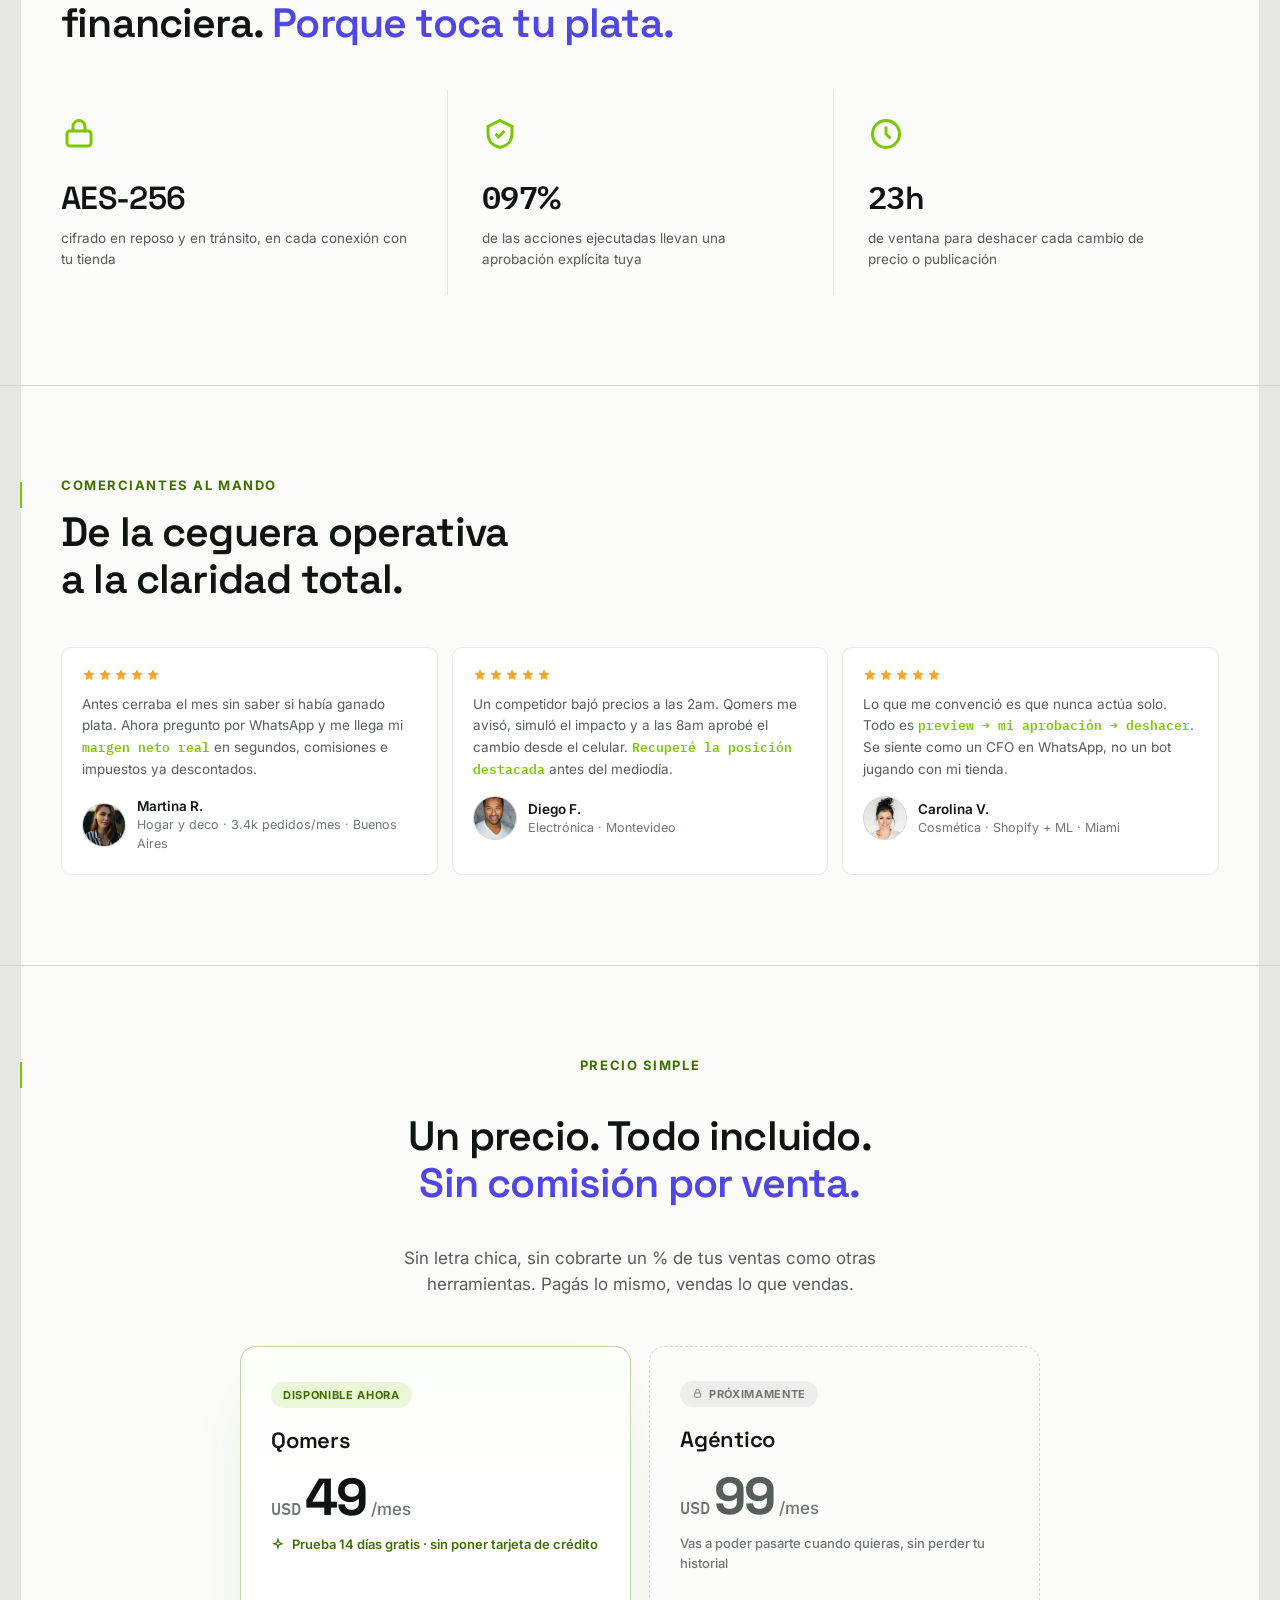
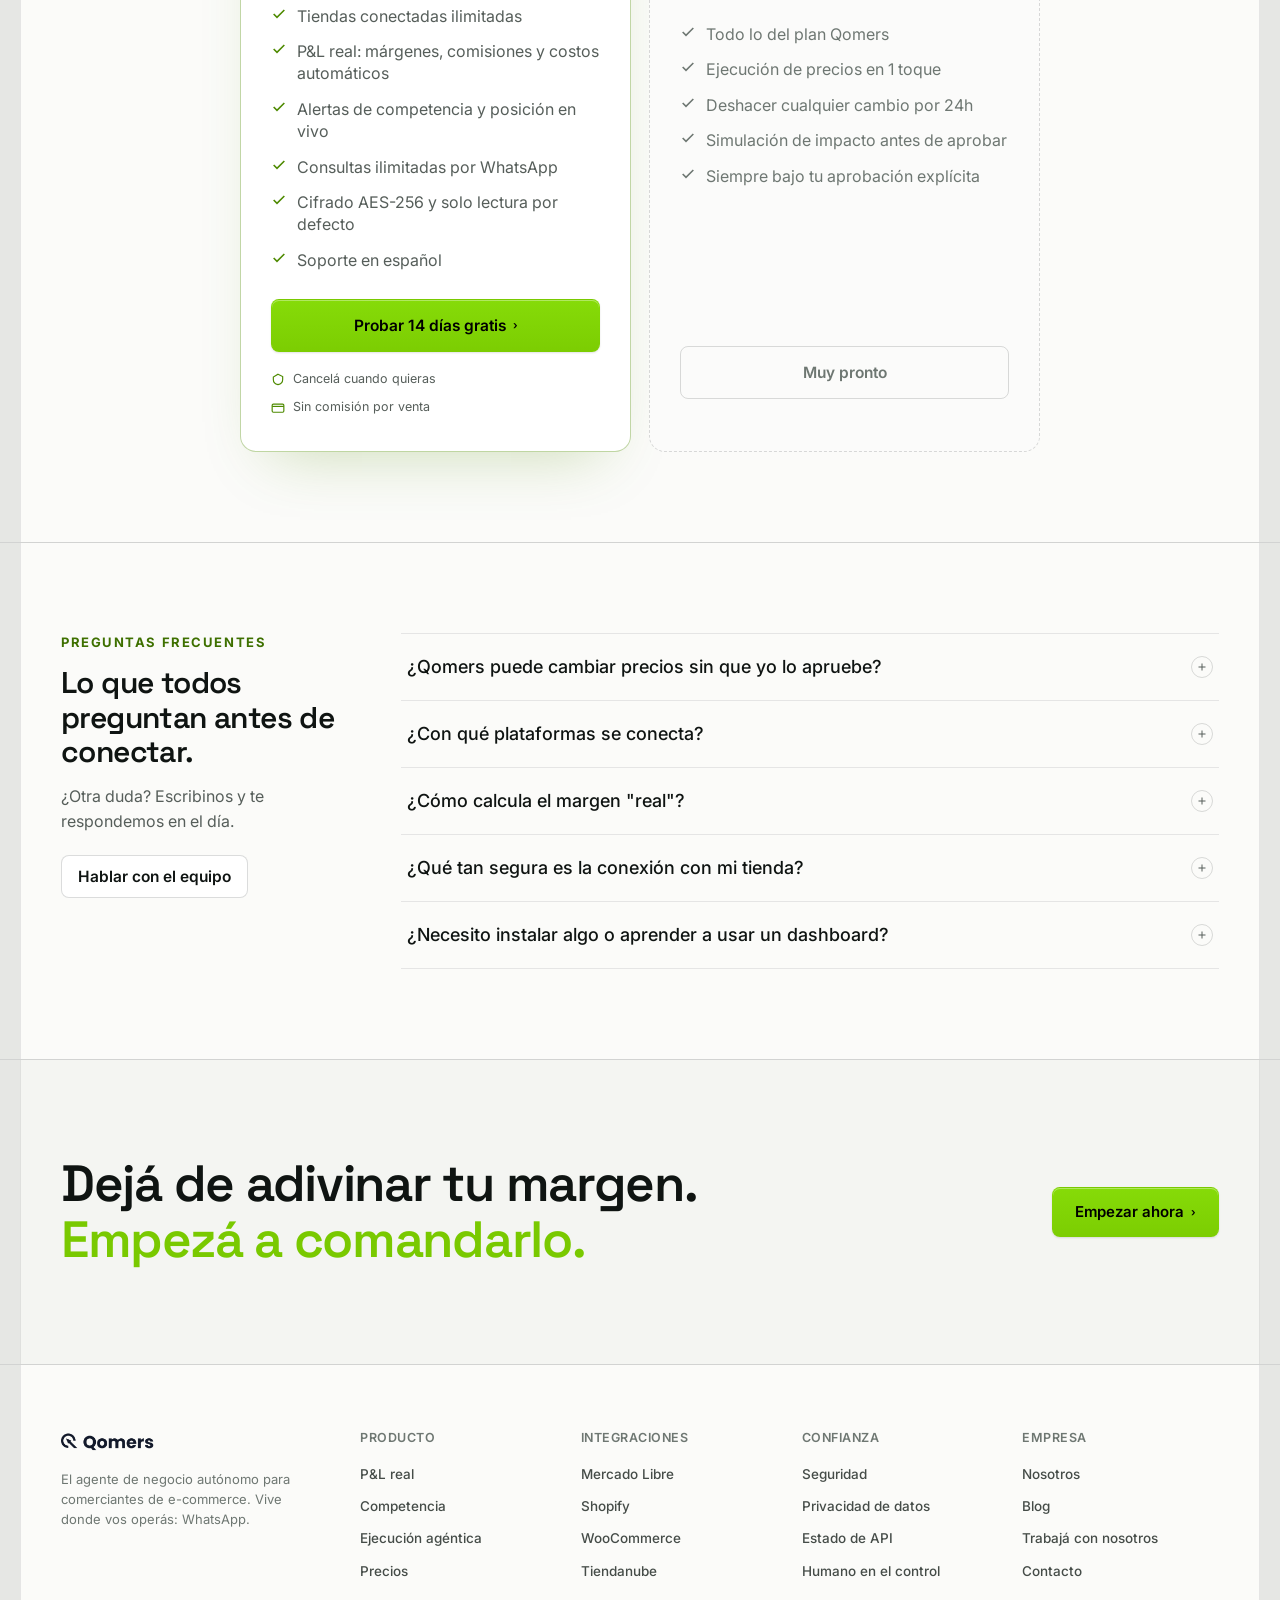
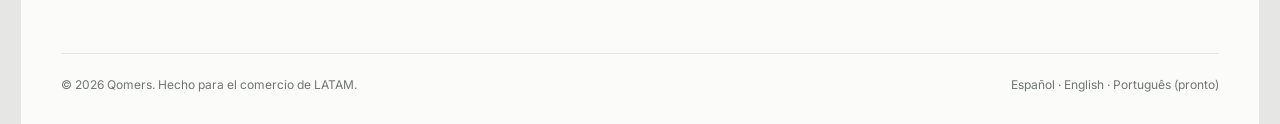
==== commit 27e94842: "Value card waves: per-card placement so they're visible without intruding - 01 (P&L): diagonal sweep" ====
--- a/index.html
+++ b/index.html
@@ -269,7 +269,7 @@
 
       <div class="bcard w3">
         <div class="b-art">
-          <canvas class="wv" data-waves='{"c1":"#79C900","c2":"#12A46B","n":6,"amp":26,"gap":13,"y0":0.12,"y1":0.38,"thin":true,"op":0.22,"spd":3,"dyn":true,"fx":1.7}'></canvas>
+          <canvas class="wv" data-waves='{"c1":"#79C900","c2":"#12A46B","n":7,"amp":16,"gap":12,"y0":0.24,"y1":0.82,"thin":true,"op":0.22,"spd":3,"dyn":true,"fx":1.6}'></canvas>
           <div class="plc">
             <div class="plc-side">
               <div class="plc-cap">Parece que ganás</div>
@@ -295,7 +295,7 @@
 
       <div class="bcard w3">
         <div class="b-art">
-          <canvas class="wv" data-waves='{"c1":"#79C900","c2":"#12A46B","n":6,"amp":28,"gap":14,"y0":0.82,"y1":0.56,"thin":true,"op":0.22,"spd":3,"dyn":true,"fx":1.7}'></canvas>
+          <canvas class="wv" data-waves='{"c1":"#79C900","c2":"#12A46B","n":6,"amp":13,"gap":11,"y0":0.97,"y1":0.85,"thin":true,"op":0.32,"spd":3,"dyn":true,"fx":1.5}'></canvas>
           <div class="rank">
             <div class="rank-hd">Ranking · <span>"heladera no frost"</span></div>
             <div class="rank-row you">
@@ -326,7 +326,7 @@
 
       <div class="bcard w3 loop-card">
         <div class="b-art" style="height:210px">
-          <canvas class="wv" data-waves='{"c1":"#79C900","c2":"#12A46B","n":8,"amp":26,"gap":12,"y0":0.86,"y1":0.66,"thin":true,"op":0.26,"spd":3,"dyn":true,"fx":1.7}'></canvas>
+          <canvas class="wv" data-waves='{"c1":"#79C900","c2":"#12A46B","n":8,"amp":13,"gap":10,"y0":0.94,"y1":0.8,"thin":true,"op":0.2,"spd":3,"dyn":true,"fx":1.5}'></canvas>
           <div class="loop" id="loop">
             <div class="lstep on"><div class="lnode"><svg viewBox="0 0 24 24" fill="none" stroke="currentColor" stroke-width="2"><path d="M12 3l1.6 5.4L19 10l-5.4 1.6L12 17l-1.6-5.4L5 10l5.4-1.6z"/></svg></div><div class="llbl">Sugerencia</div></div>
             <div class="llink"></div>
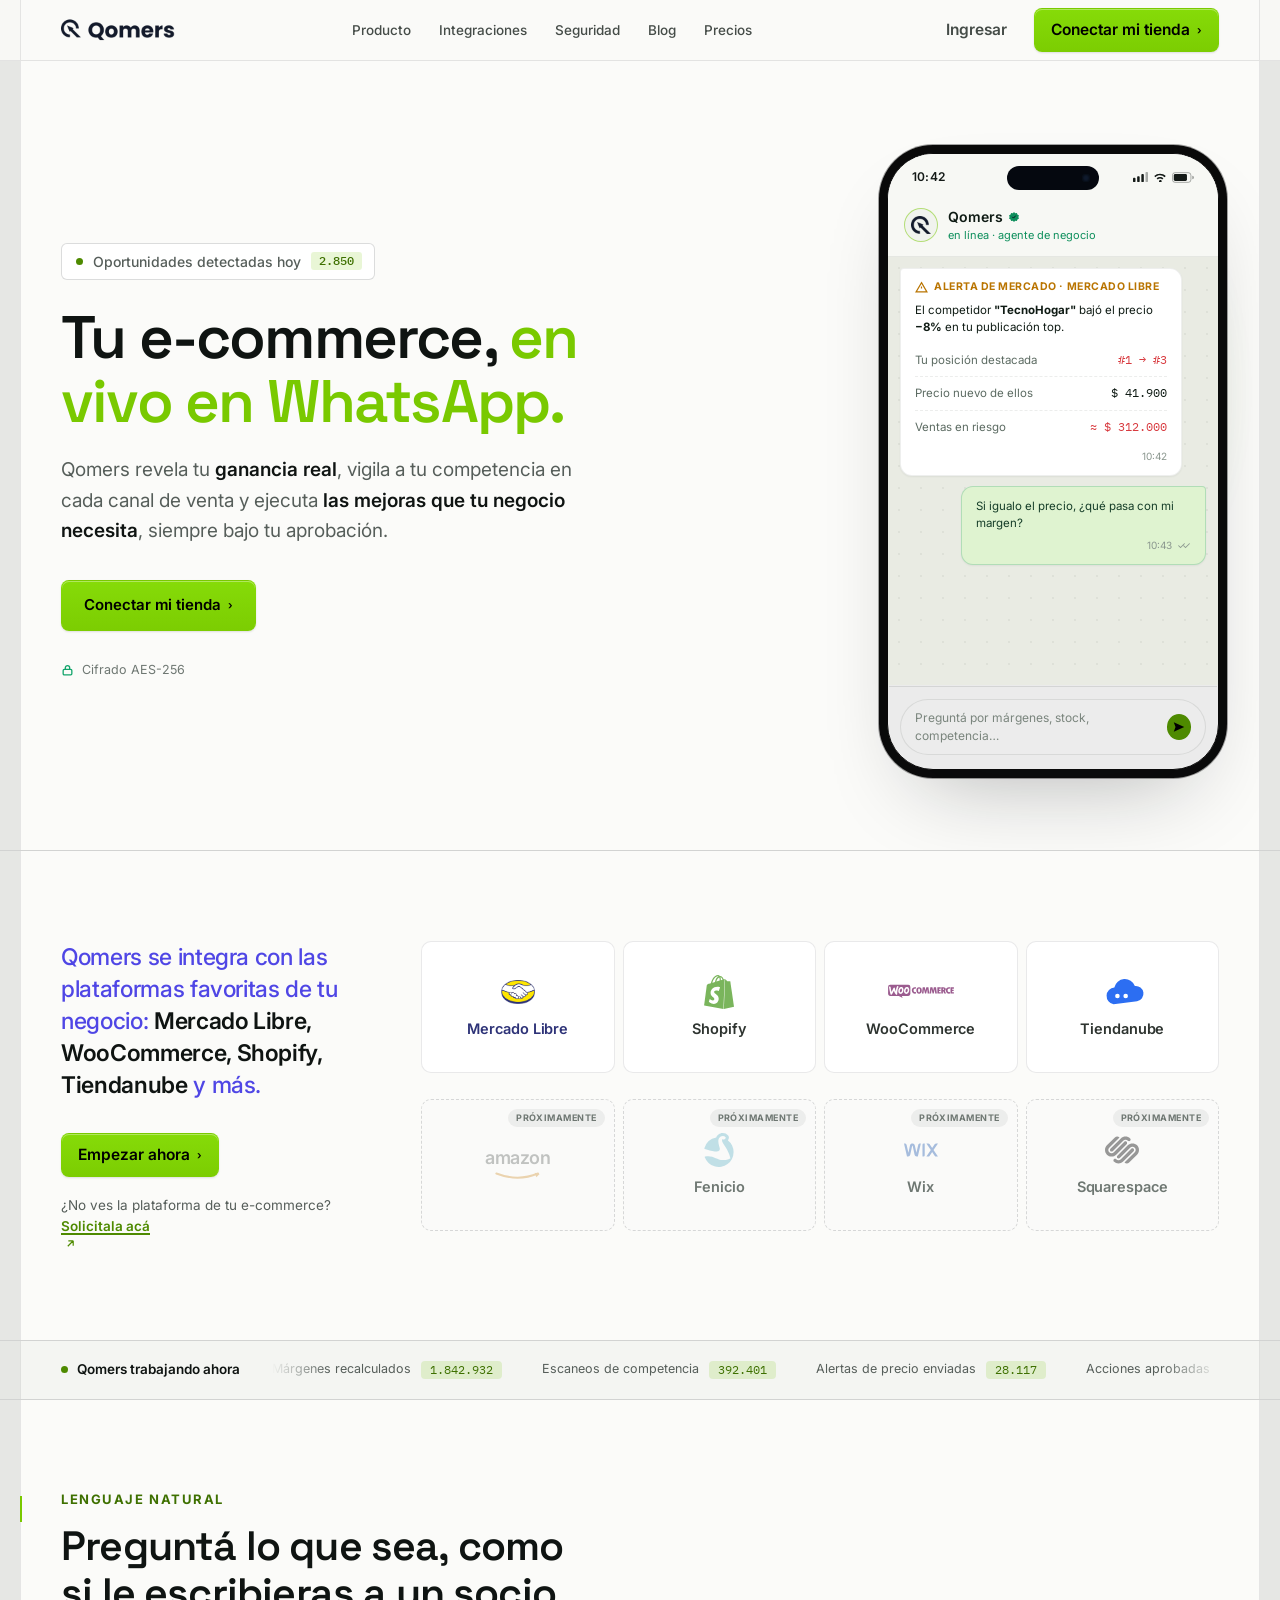
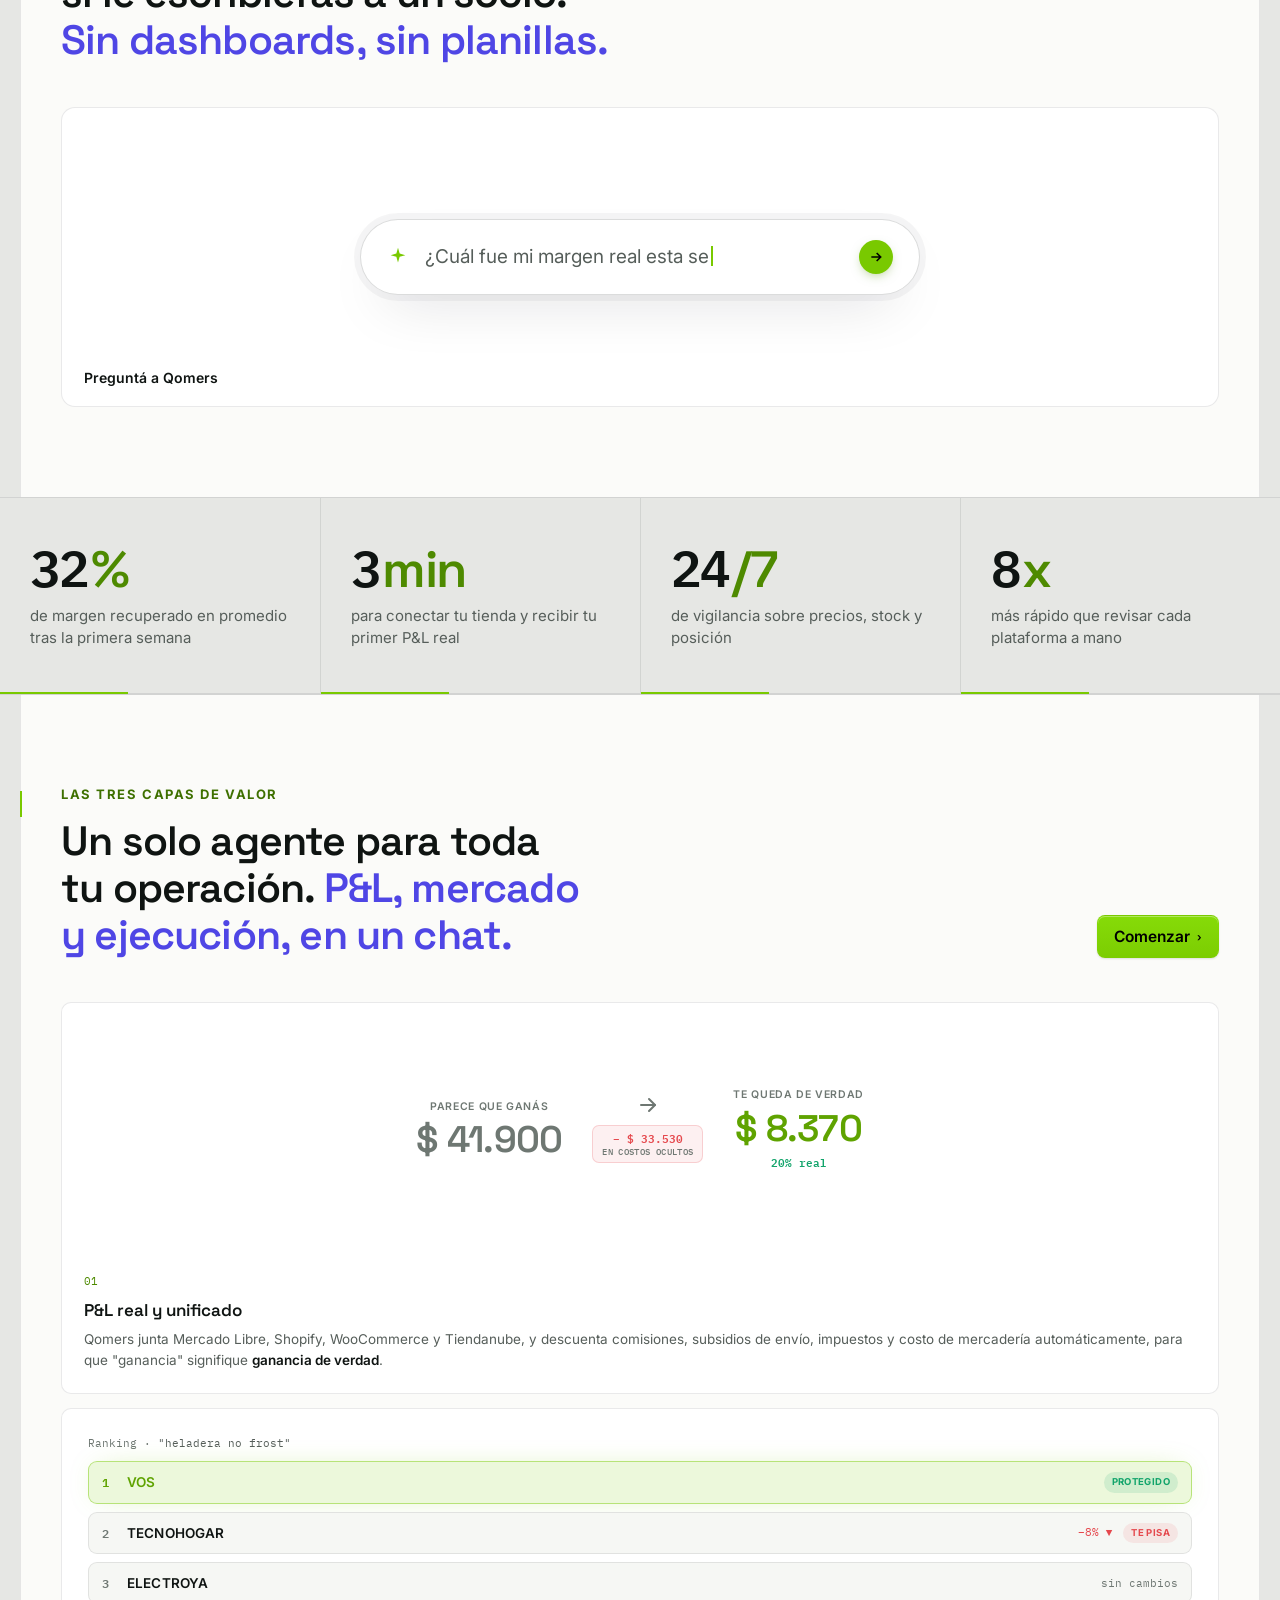
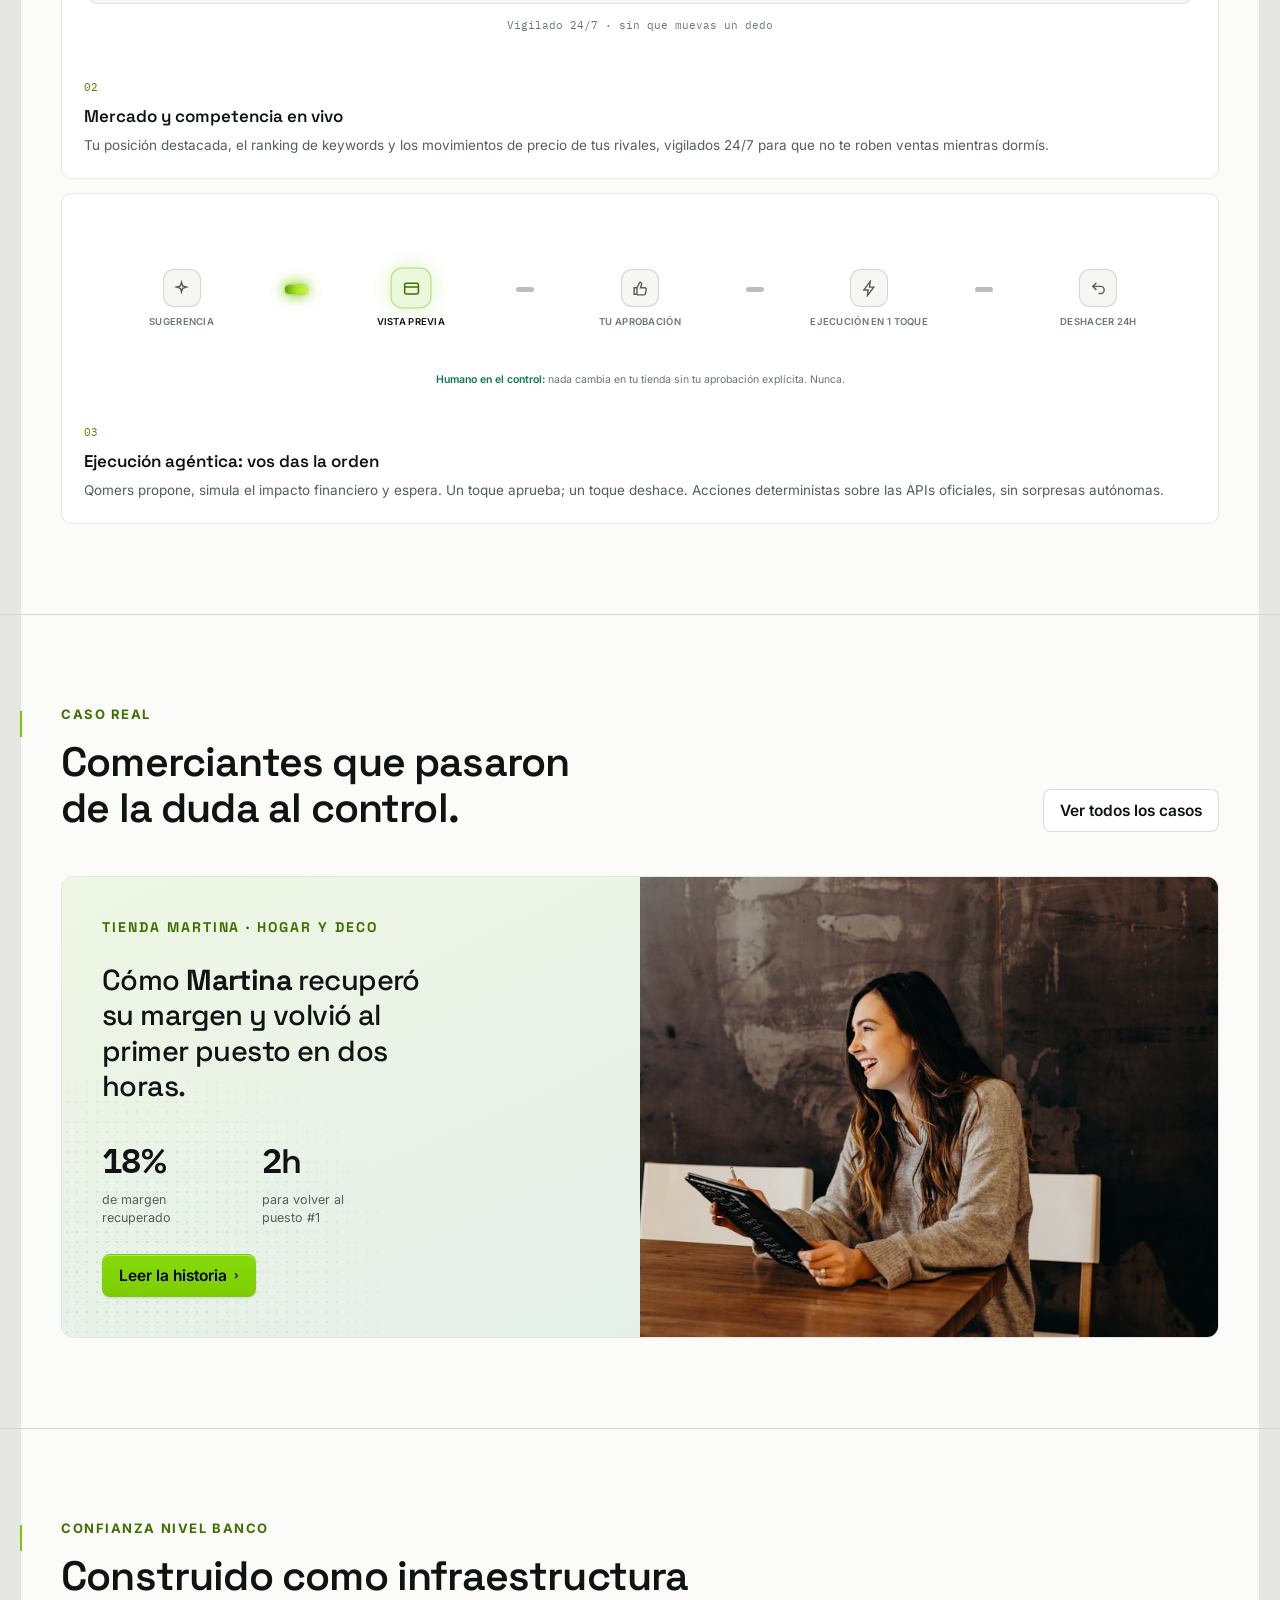
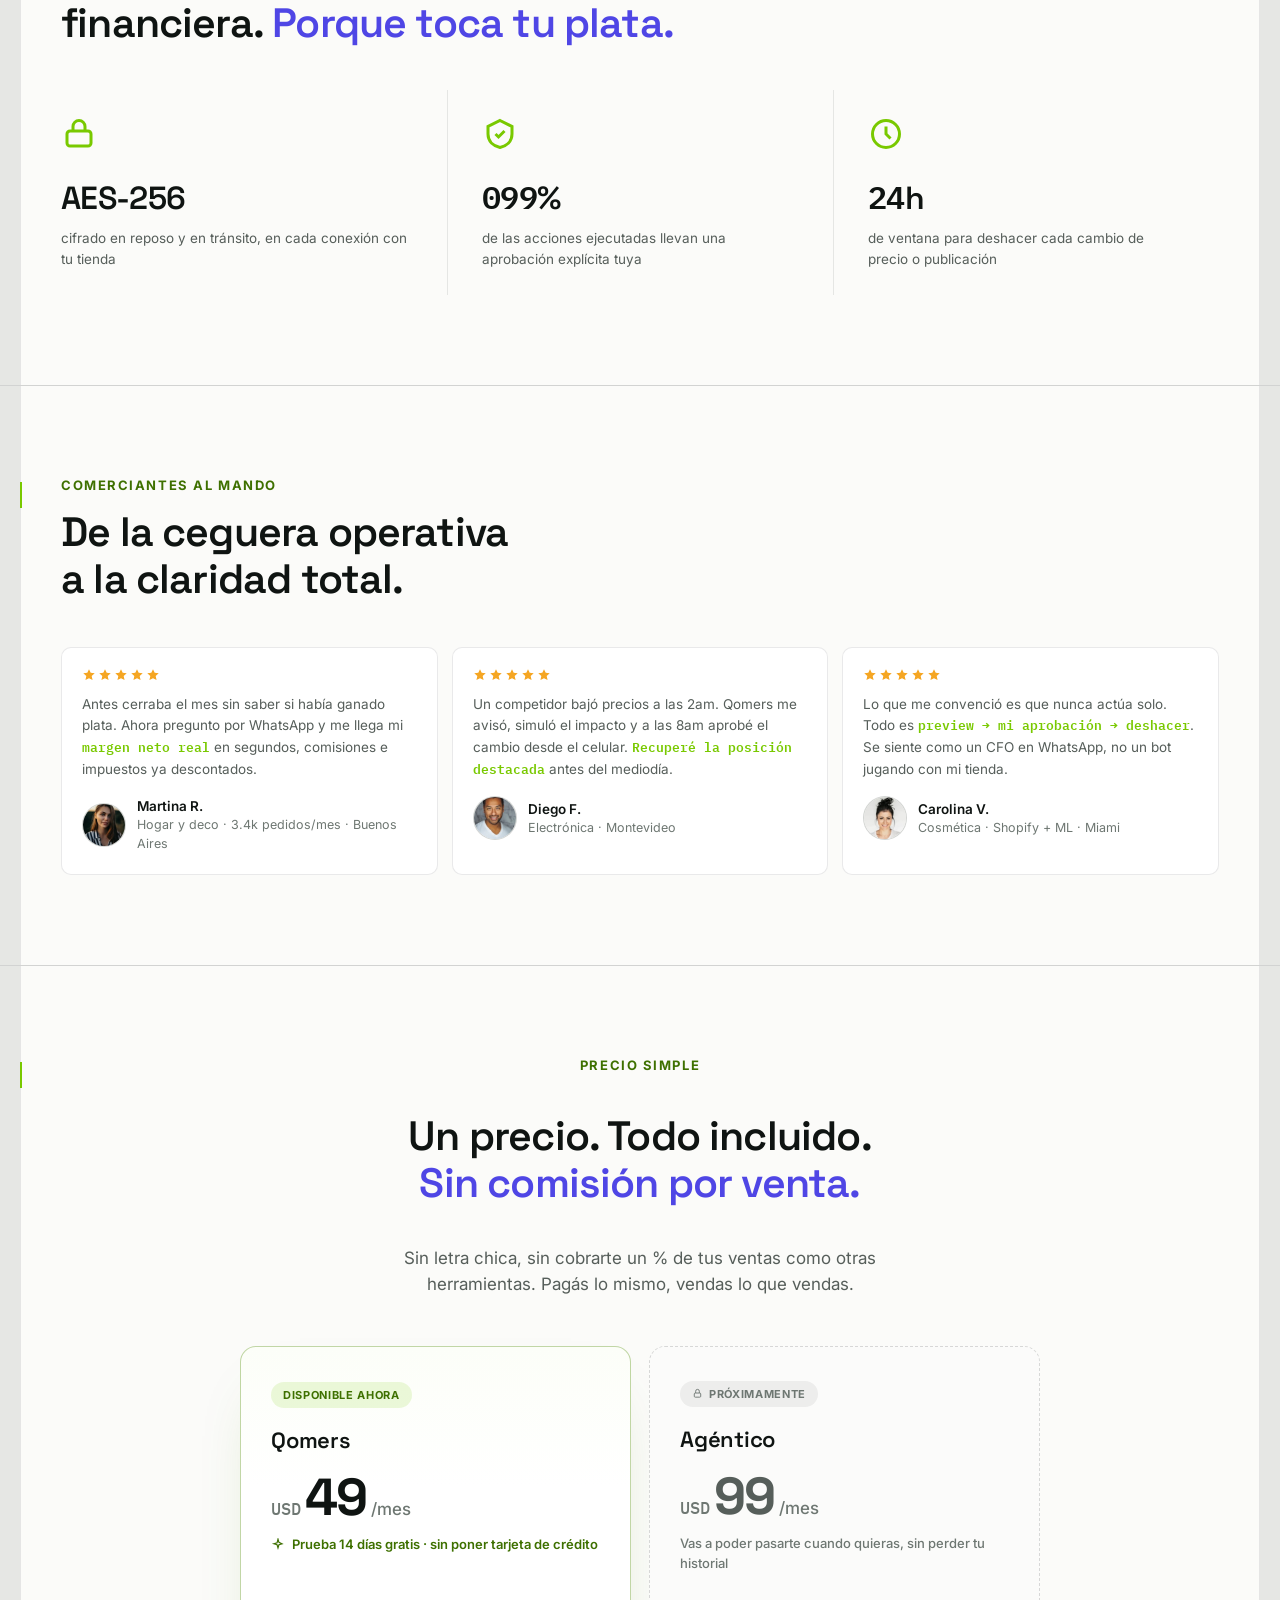
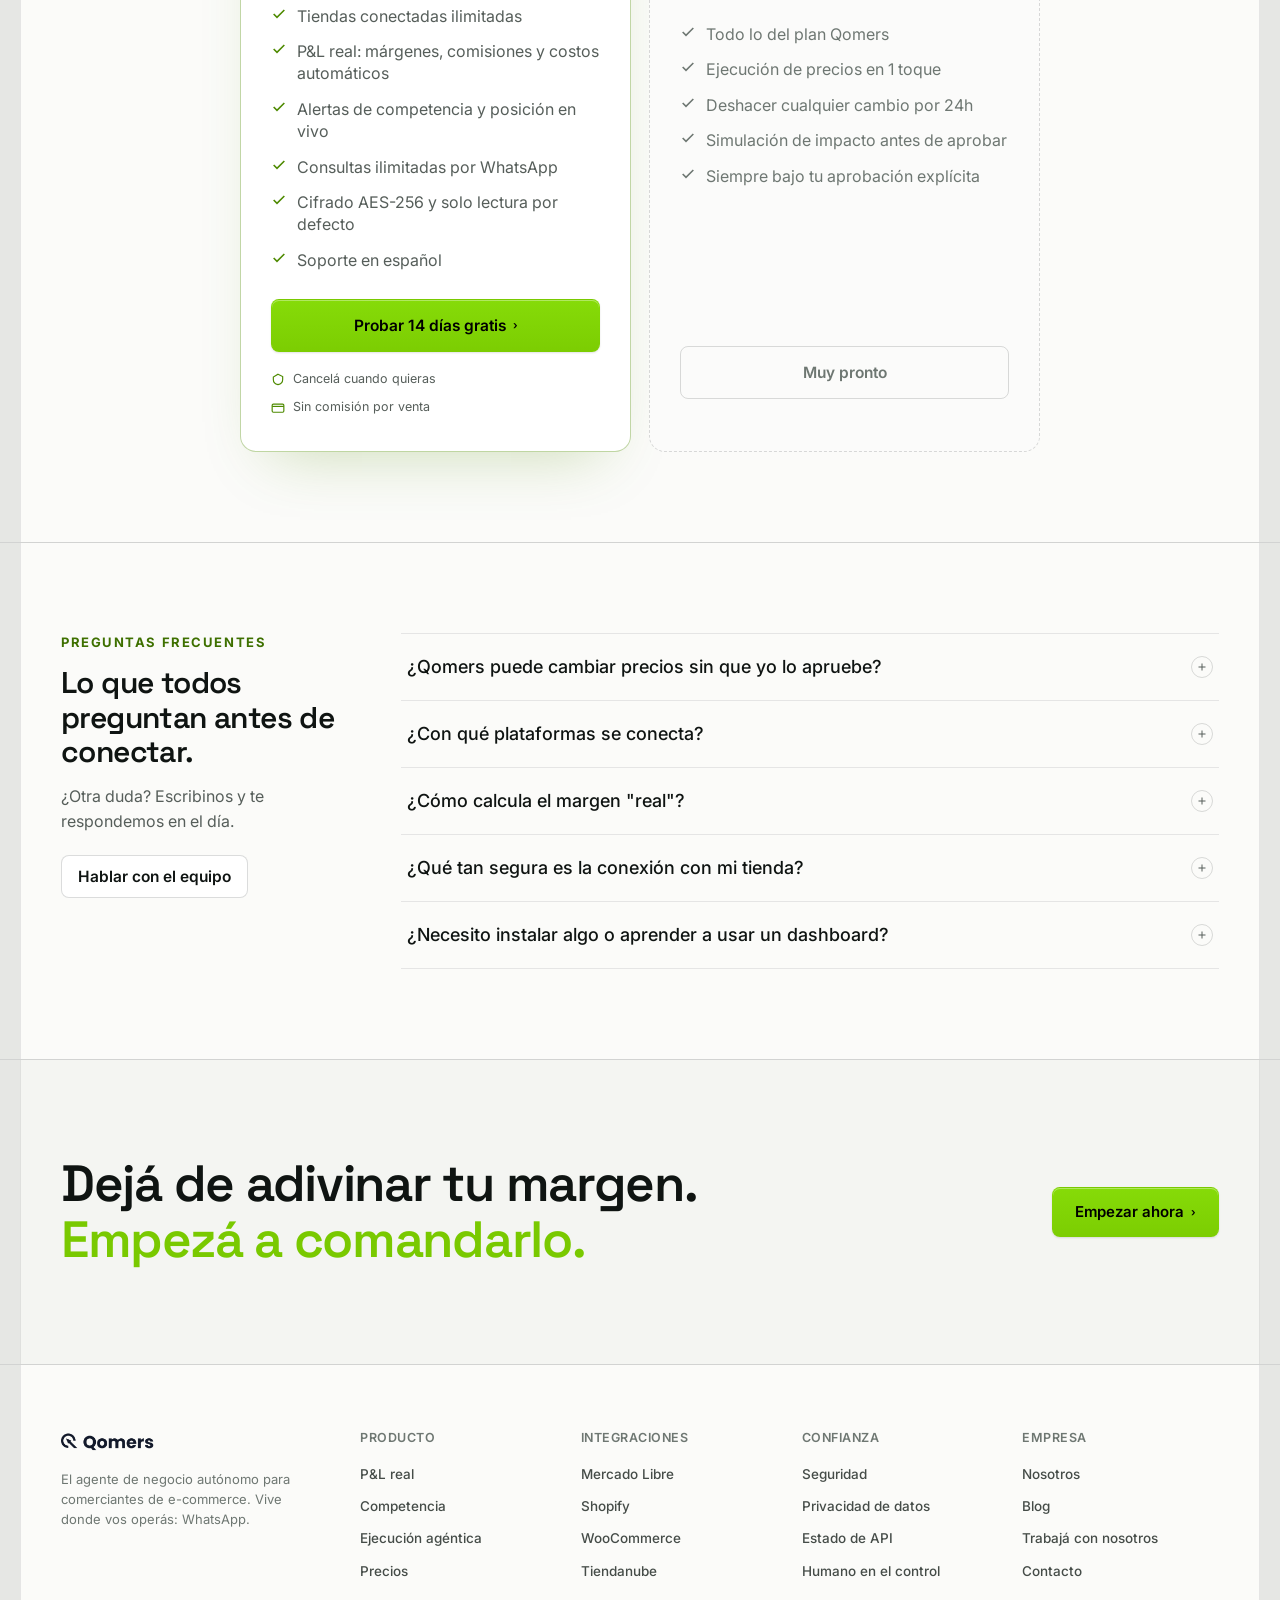
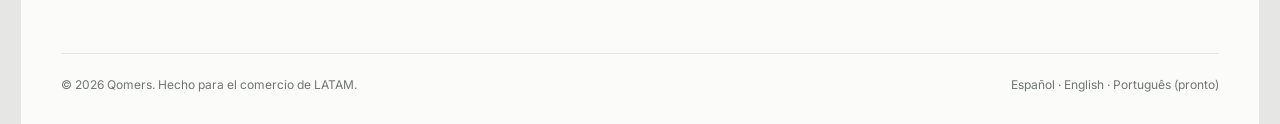
==== commit f644e8ac: "Widen wave separation in the three value cards (gap +5) Co-Authored-By: Claude Opus 4.8 (1M context)" ====
--- a/index.html
+++ b/index.html
@@ -269,7 +269,7 @@
 
       <div class="bcard w3">
         <div class="b-art">
-          <canvas class="wv" data-waves='{"c1":"#79C900","c2":"#12A46B","n":7,"amp":16,"gap":12,"y0":0.24,"y1":0.82,"thin":true,"op":0.22,"spd":3,"dyn":true,"fx":1.6}'></canvas>
+          <canvas class="wv" data-waves='{"c1":"#79C900","c2":"#12A46B","n":7,"amp":16,"gap":17,"y0":0.24,"y1":0.82,"thin":true,"op":0.22,"spd":3,"dyn":true,"fx":1.6}'></canvas>
           <div class="plc">
             <div class="plc-side">
               <div class="plc-cap">Parece que ganás</div>
@@ -295,7 +295,7 @@
 
       <div class="bcard w3">
         <div class="b-art">
-          <canvas class="wv" data-waves='{"c1":"#79C900","c2":"#12A46B","n":6,"amp":13,"gap":11,"y0":0.97,"y1":0.85,"thin":true,"op":0.32,"spd":3,"dyn":true,"fx":1.5}'></canvas>
+          <canvas class="wv" data-waves='{"c1":"#79C900","c2":"#12A46B","n":6,"amp":13,"gap":16,"y0":0.97,"y1":0.85,"thin":true,"op":0.32,"spd":3,"dyn":true,"fx":1.5}'></canvas>
           <div class="rank">
             <div class="rank-hd">Ranking · <span>"heladera no frost"</span></div>
             <div class="rank-row you">
@@ -326,7 +326,7 @@
 
       <div class="bcard w3 loop-card">
         <div class="b-art" style="height:210px">
-          <canvas class="wv" data-waves='{"c1":"#79C900","c2":"#12A46B","n":8,"amp":13,"gap":10,"y0":0.94,"y1":0.8,"thin":true,"op":0.2,"spd":3,"dyn":true,"fx":1.5}'></canvas>
+          <canvas class="wv" data-waves='{"c1":"#79C900","c2":"#12A46B","n":8,"amp":13,"gap":15,"y0":0.94,"y1":0.8,"thin":true,"op":0.2,"spd":3,"dyn":true,"fx":1.5}'></canvas>
           <div class="loop" id="loop">
             <div class="lstep on"><div class="lnode"><svg viewBox="0 0 24 24" fill="none" stroke="currentColor" stroke-width="2"><path d="M12 3l1.6 5.4L19 10l-5.4 1.6L12 17l-1.6-5.4L5 10l5.4-1.6z"/></svg></div><div class="llbl">Sugerencia</div></div>
             <div class="llink"></div>
